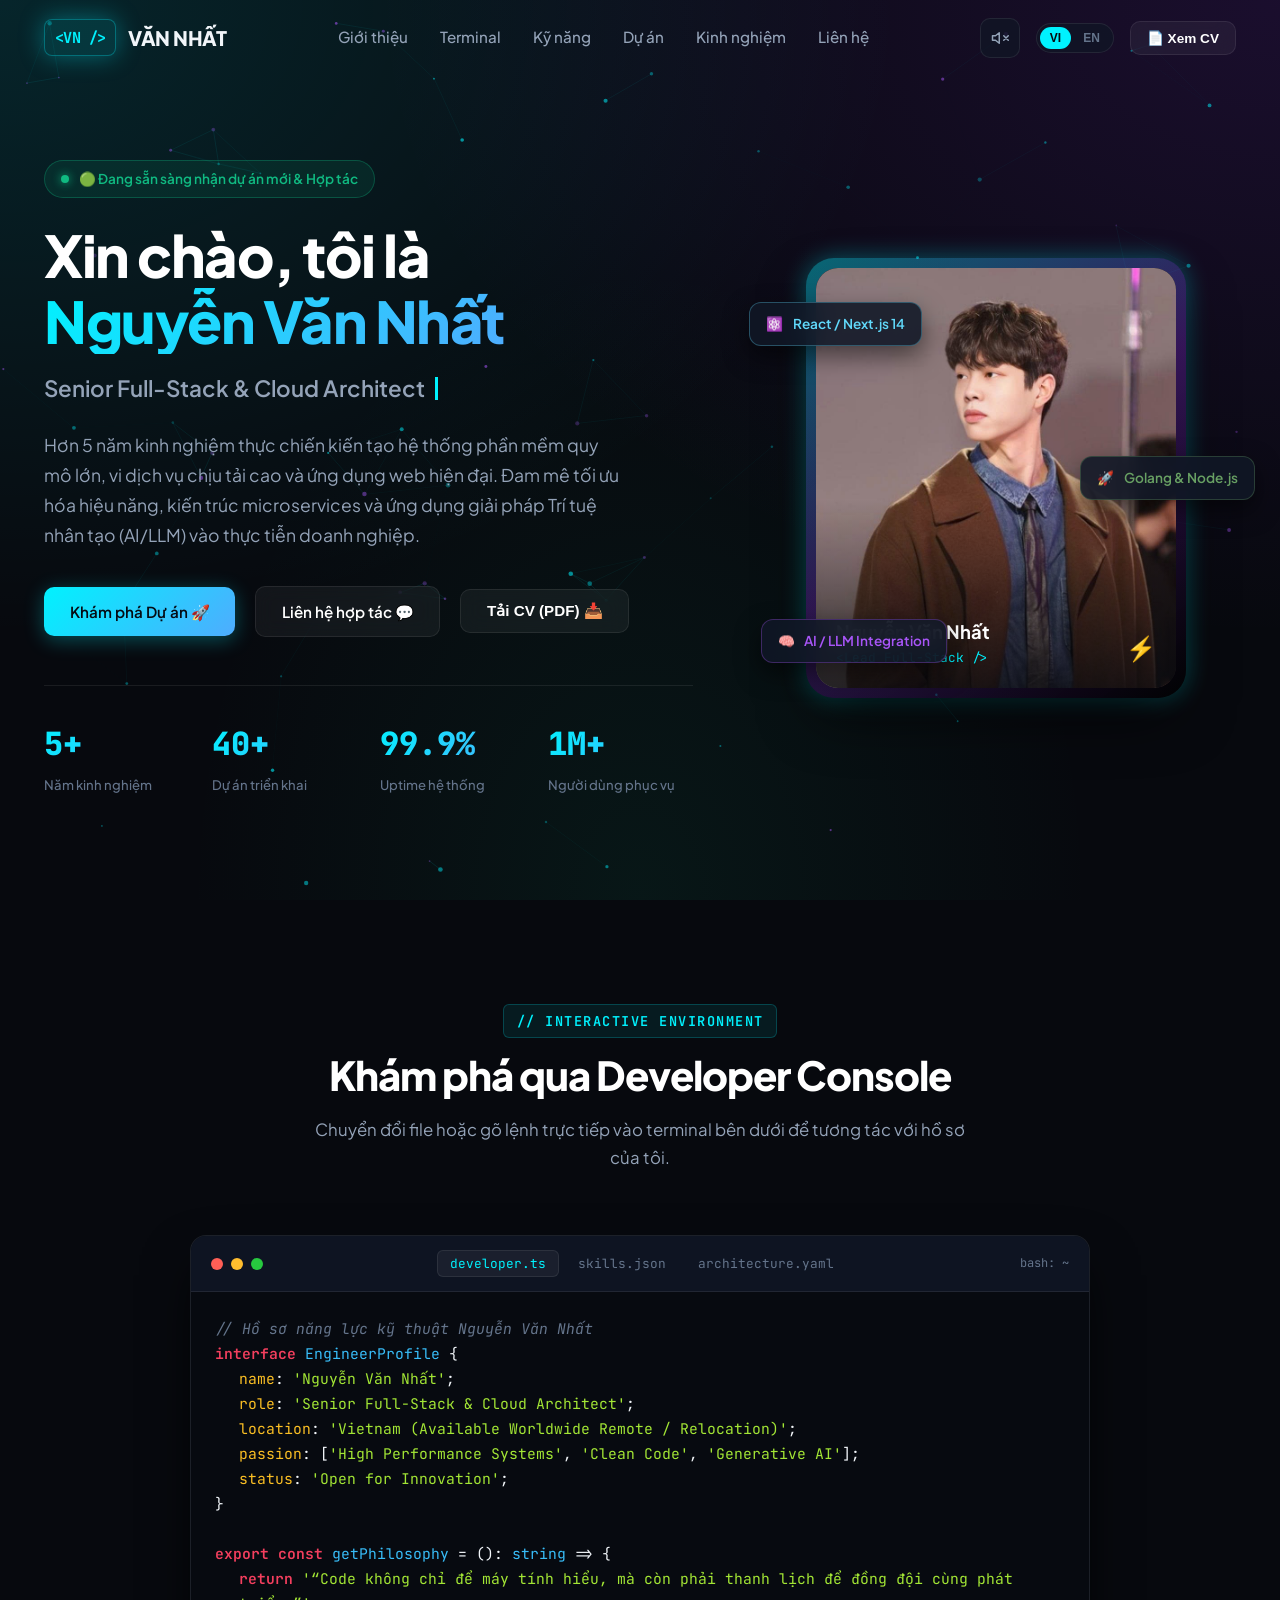
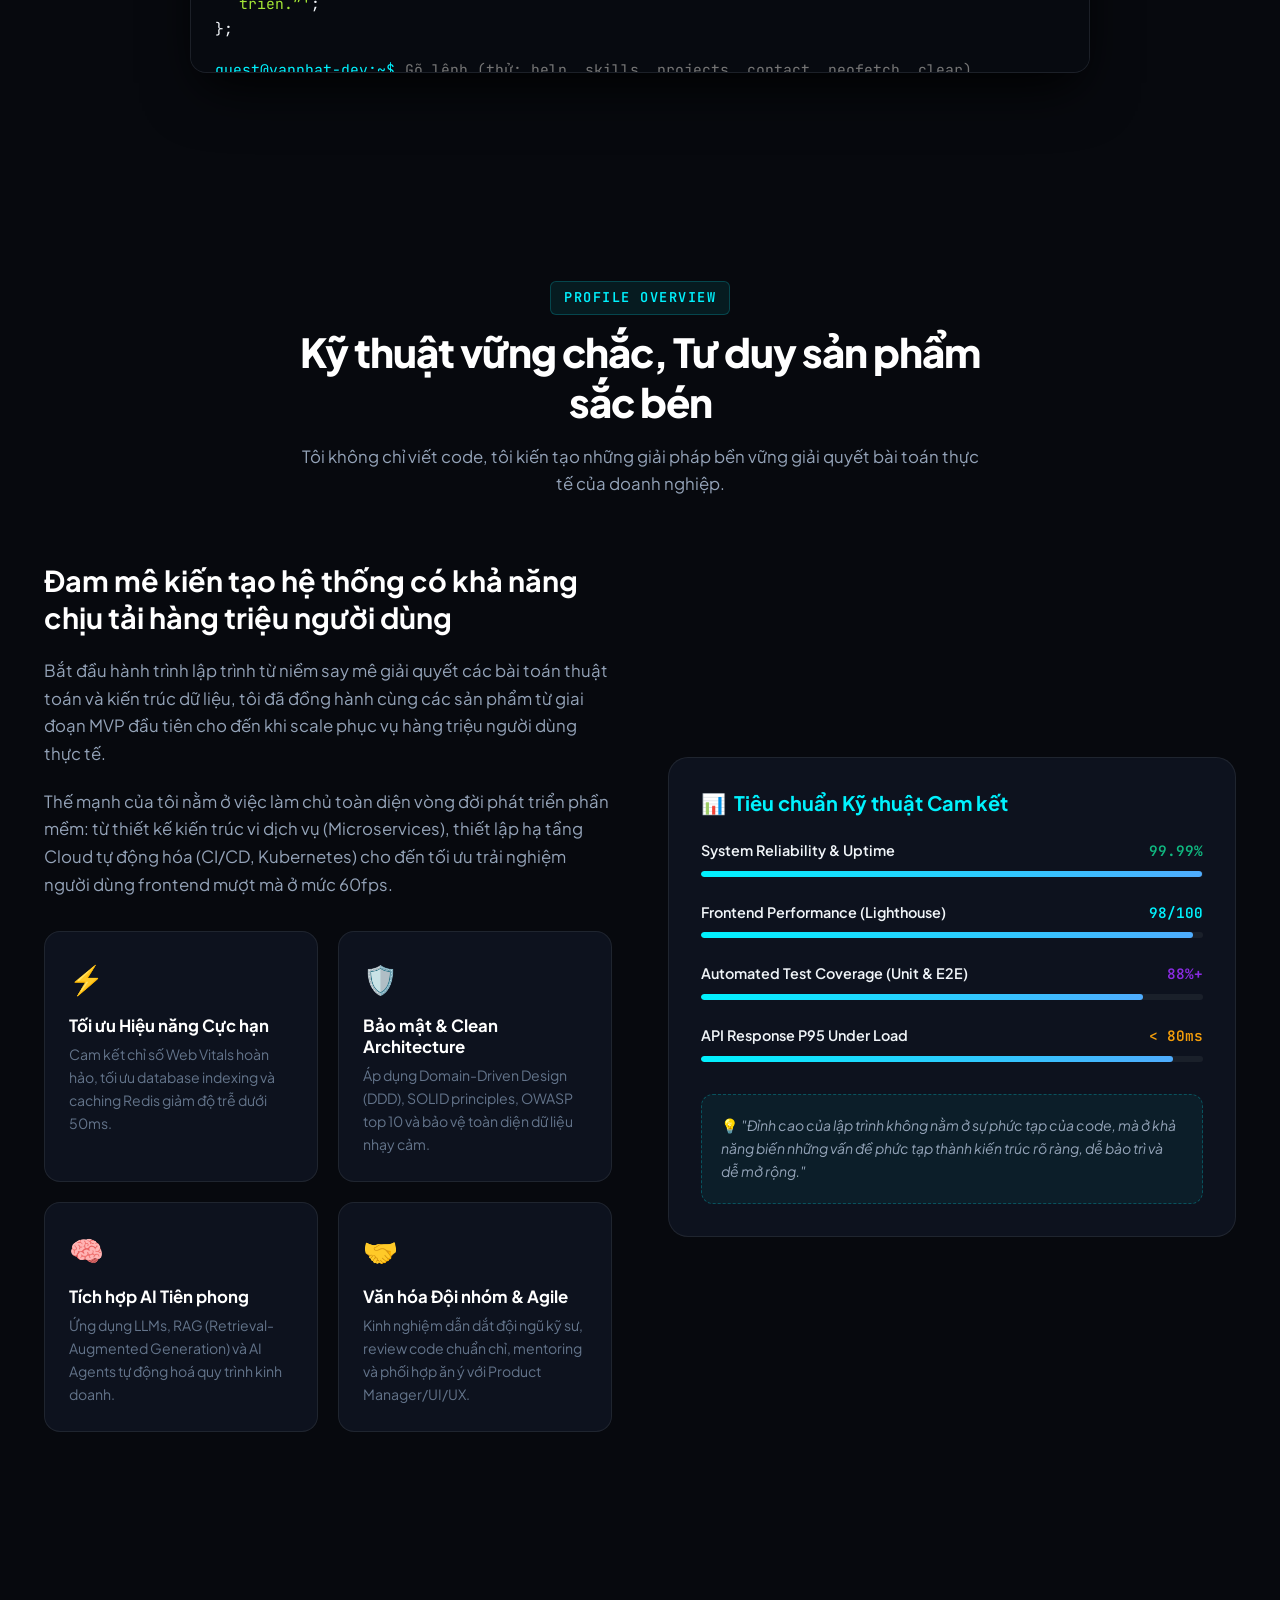
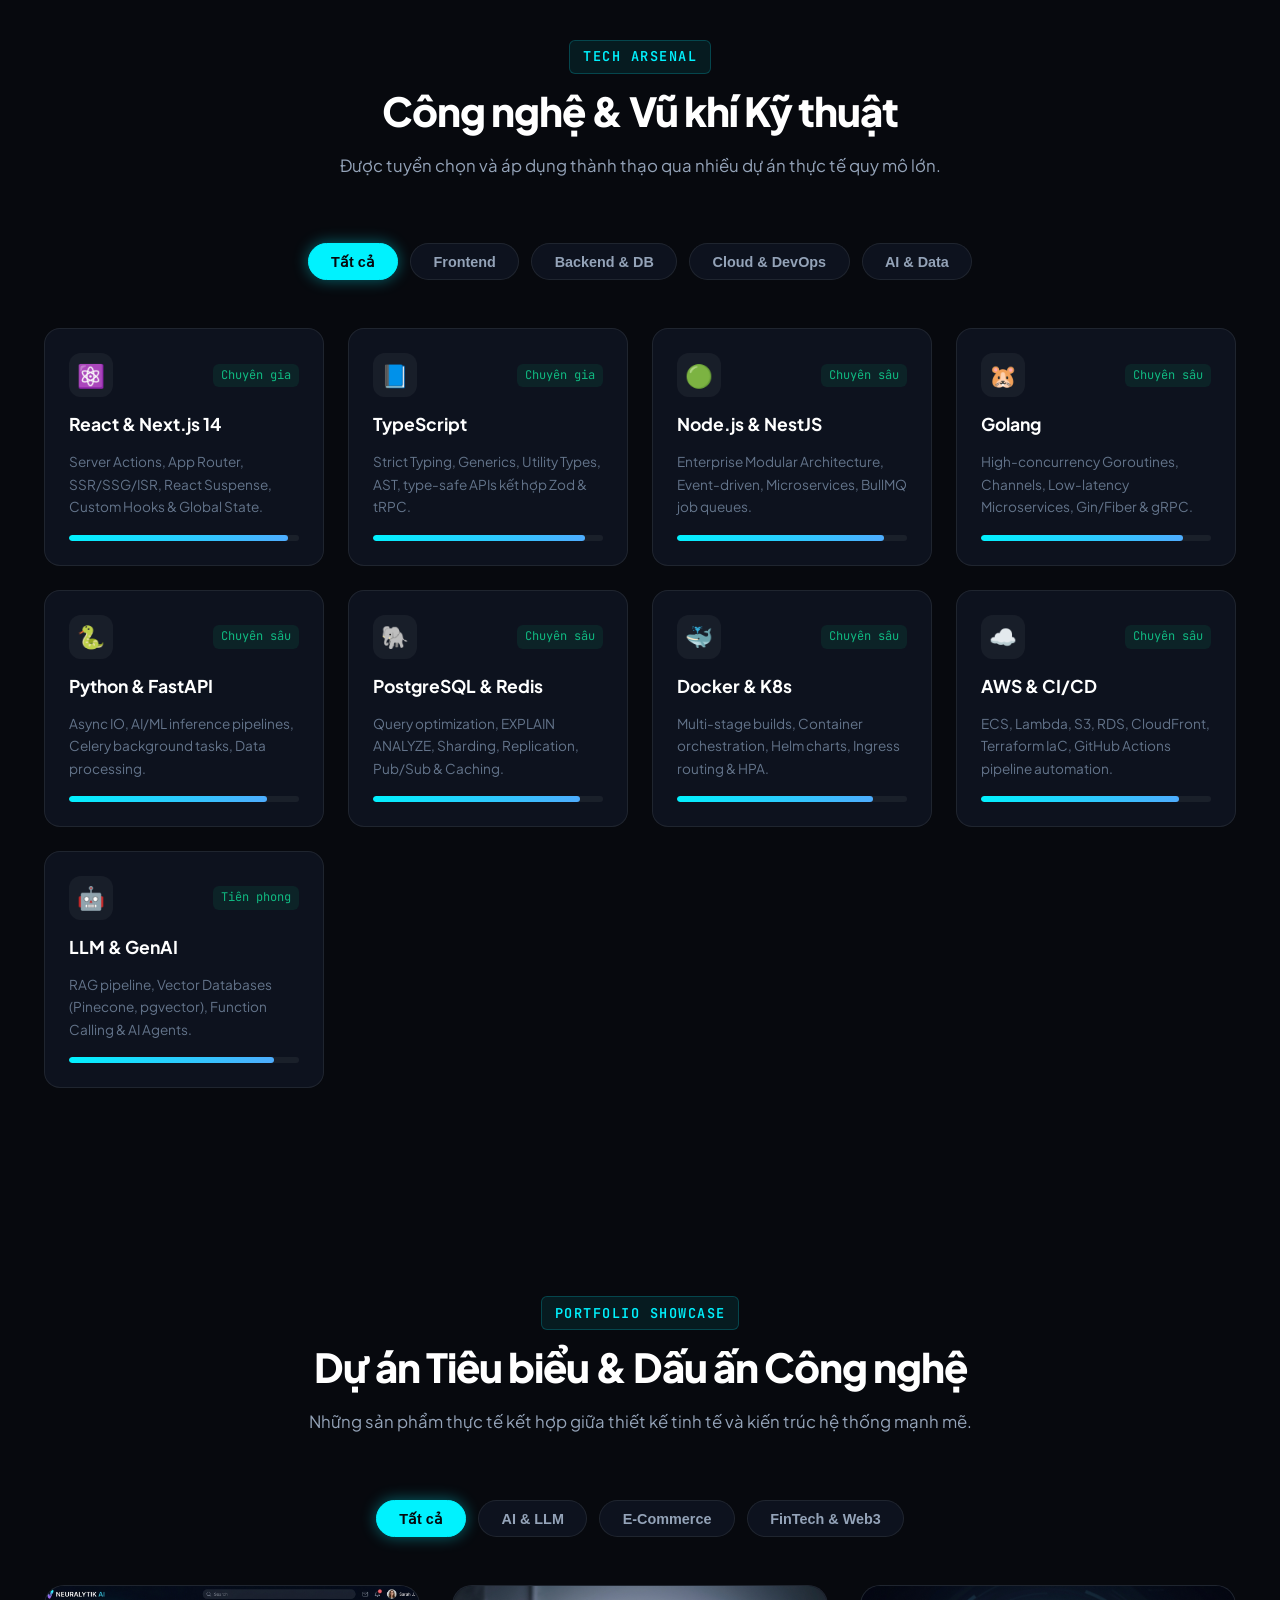
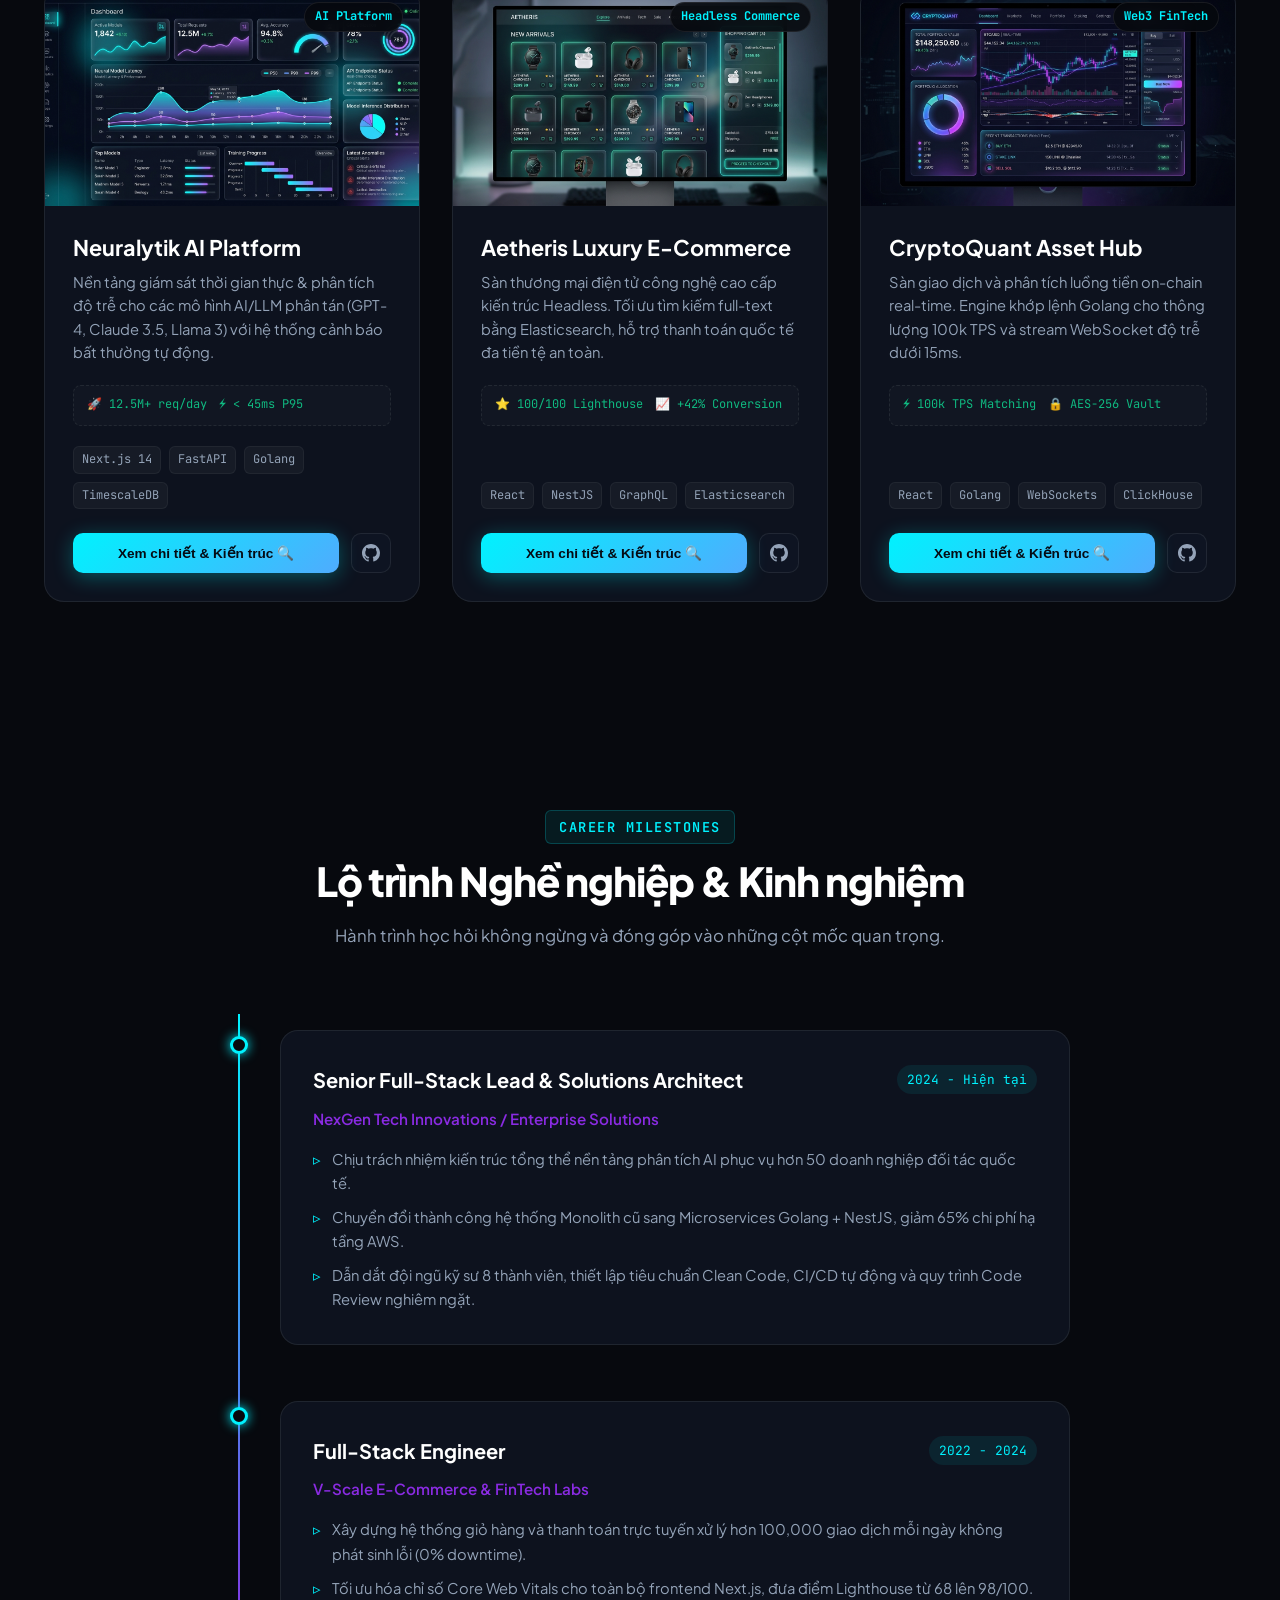
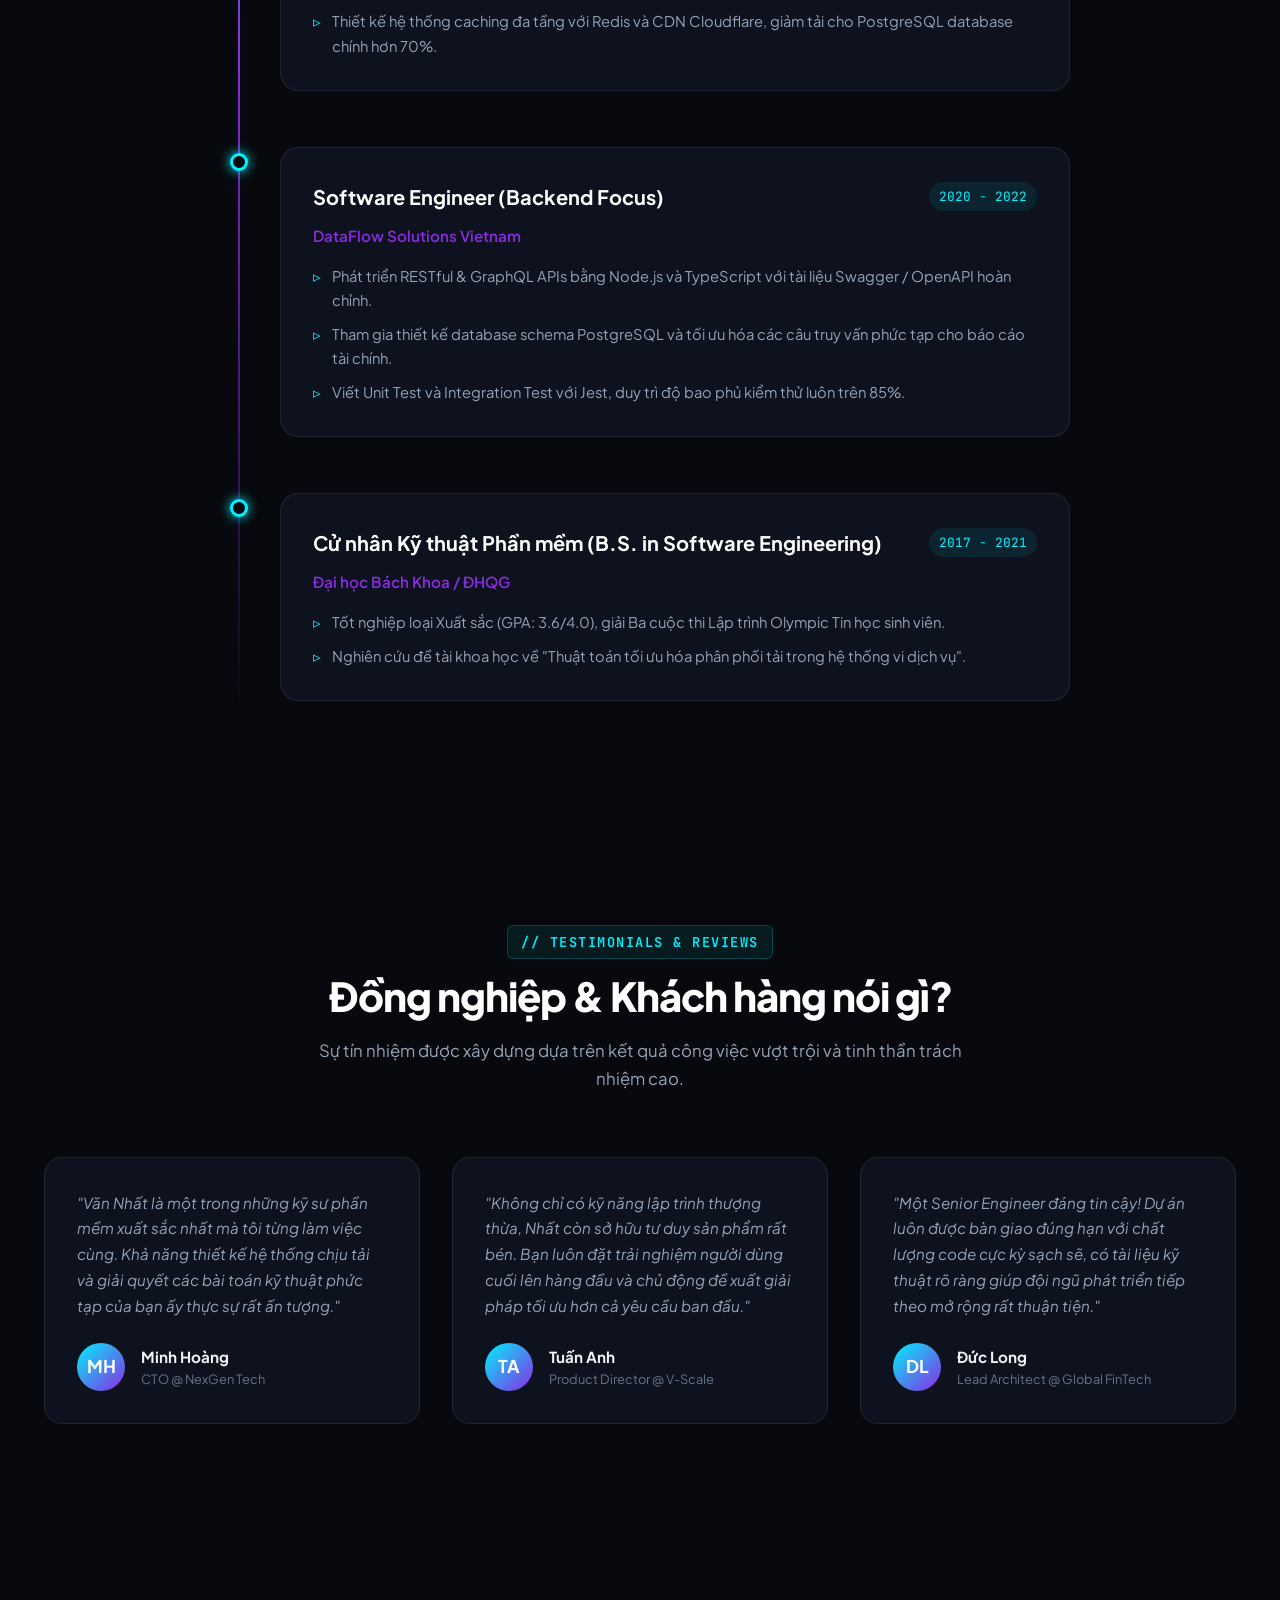
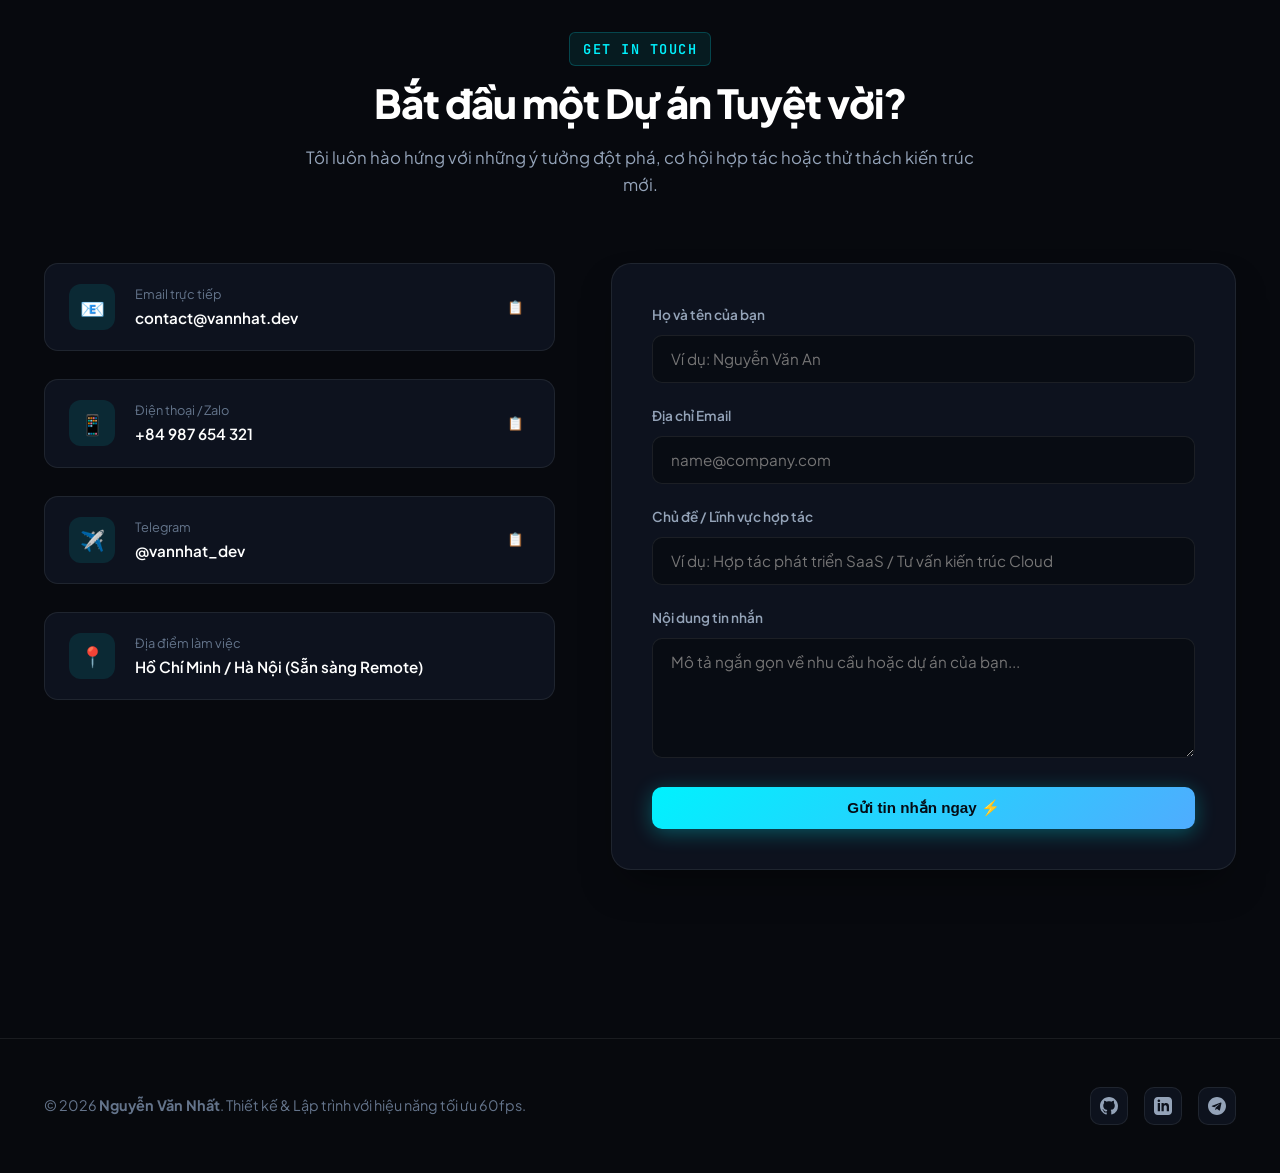
==== index.html @ 832168af "'a'" ====
<!DOCTYPE html>
<html lang="vi">

<head>
  <meta charset="UTF-8">
  <meta name="viewport" content="width=device-width, initial-scale=1.0">
  <title>Nguyễn Văn Nhất | Senior Full-Stack Engineer & Cloud Architect</title>
  <meta name="description"
    content="Portfolio chuyên nghiệp của Nguyễn Văn Nhất - Senior Full-Stack Engineer & Cloud Solutions Architect với 5+ năm kinh nghiệm trong hệ thống vi dịch vụ, Next.js, Node.js, Go và tích hợp AI.">
  <meta name="keywords"
    content="Văn Nhất, Software Engineer, Full-Stack Developer, Cloud Architect, Next.js, TypeScript, Golang, AI Developer">
  <meta name="author" content="Nguyễn Văn Nhất">

  <!-- Open Graph / Meta Social -->
  <meta property="og:type" content="website">
  <meta property="og:title" content="Nguyễn Văn Nhất | Senior Full-Stack Engineer">
  <meta property="og:description"
    content="Kiến tạo phần mềm hiệu năng cao, vi dịch vụ chịu tải lớn và giải pháp AI tiên tiến.">
  <meta property="og:image" content="assets/images/avatar.jpg">

  <!-- Favicon -->
  <link rel="icon" type="image/svg+xml"
    href="data:image/svg+xml,<svg xmlns='http://www.w3.org/2000/svg' viewBox='0 0 100 100'><rect width='100' height='100' rx='25' fill='%2307090e'/><text x='50%' y='55%' dominant-baseline='middle' text-anchor='middle' font-family='monospace' font-weight='900' font-size='42' fill='%2300f2fe'>&lt;VN/&gt;</text></svg>">

  <!-- Stylesheet -->
  <link rel="stylesheet" href="css/style.css">
</head>

<body>

  <!-- Background Particle Constellation Canvas -->
  <canvas id="particles-canvas"></canvas>

  <!-- ==========================================================================
       NAVBAR
       ========================================================================== -->
  <header class="navbar">
    <div class="container nav-container">
      <a href="#hero" class="nav-brand">
        <span class="brand-badge">&lt;VN /&gt;</span>
        <span>VĂN NHẤT</span>
      </a>

      <nav>
        <ul class="nav-links" id="nav-links">
          <li><a href="#about" class="nav-link" data-i18n="navAbout">Giới thiệu</a></li>
          <li><a href="#console" class="nav-link">Terminal</a></li>
          <li><a href="#skills" class="nav-link" data-i18n="navSkills">Kỹ năng</a></li>
          <li><a href="#projects" class="nav-link" data-i18n="navProjects">Dự án</a></li>
          <li><a href="#experience" class="nav-link" data-i18n="navExp">Kinh nghiệm</a></li>
          <li><a href="#contact" class="nav-link" data-i18n="navContact">Liên hệ</a></li>
        </ul>
      </nav>

      <div class="nav-actions">
        <!-- Sound Toggle -->
        <button class="icon-btn" id="sound-toggle-btn" title="Bật/Tắt hiệu ứng âm thanh">
          <svg id="sound-icon" width="18" height="18" fill="none" stroke="currentColor" stroke-width="2"
            stroke-linecap="round" stroke-linejoin="round" viewBox="0 0 24 24">
            <path d="M11 5L6 9H2v6h4l5 4V5zM23 9l-6 6M17 9l6 6" />
          </svg>
        </button>

        <!-- Language Switcher -->
        <div class="lang-switch">
          <button class="lang-btn active" id="lang-vi-btn">VI</button>
          <button class="lang-btn" id="lang-en-btn">EN</button>
        </div>

        <!-- CV Modal Trigger -->
        <button class="btn btn-secondary btn-sm open-cv-btn" data-i18n="cvBtn">
          📄 Xem CV
        </button>

        <!-- Mobile Menu Toggle -->
        <button class="mobile-toggle" id="mobile-toggle" aria-label="Toggle Navigation">
          ☰
        </button>
      </div>
    </div>
  </header>

  <!-- ==========================================================================
       HERO SECTION
       ========================================================================== */
  -->
  <section class="hero" id="hero">
    <div class="container hero-grid">
      <!-- Left Content -->
      <div class="hero-content">
        <div class="hero-badge-wrap">
          <span class="status-dot"></span>
          <span data-i18n="statusBadge">🟢 Đang sẵn sàng nhận dự án mới & Hợp tác</span>
        </div>

        <h1 class="hero-title">
          Xin chào, tôi là <br>
          <span class="gradient-text">Nguyễn Văn Nhất</span>
        </h1>

        <div class="hero-subtitle-box">
          <span id="hero-typed-text"></span>
          <span class="typed-cursor"></span>
        </div>

        <p class="hero-desc" data-i18n="heroDesc">
          Hơn 5 năm kinh nghiệm thực chiến kiến tạo hệ thống phần mềm quy mô lớn, vi dịch vụ chịu tải cao và ứng dụng
          web hiện đại. Đam mê tối ưu hóa hiệu năng, kiến trúc microservices và ứng dụng giải pháp Trí tuệ nhân tạo
          (AI/LLM) vào thực tiễn doanh nghiệp.
        </p>

        <div class="hero-cta-group">
          <a href="#projects" class="btn btn-primary" data-i18n="ctaProjects">
            Khám phá Dự án 🚀
          </a>
          <a href="#contact" class="btn btn-secondary" data-i18n="ctaContact">
            Liên hệ hợp tác 💬
          </a>
          <button class="btn btn-secondary open-cv-btn">
            Tải CV (PDF) 📥
          </button>
        </div>

        <!-- Live Stats Counter -->
        <div class="hero-stats">
          <div class="stat-item">
            <span class="stat-number" data-target="5" data-suffix="+">0+</span>
            <span class="stat-label" data-i18n="statExp">Năm kinh nghiệm</span>
          </div>
          <div class="stat-item">
            <span class="stat-number" data-target="40" data-suffix="+">0+</span>
            <span class="stat-label" data-i18n="statProjects">Dự án triển khai</span>
          </div>
          <div class="stat-item">
            <span class="stat-number" data-target="99.9" data-suffix="%">0%</span>
            <span class="stat-label" data-i18n="statUptime">Uptime hệ thống</span>
          </div>
          <div class="stat-item">
            <span class="stat-number" data-target="1" data-suffix="M+">0M+</span>
            <span class="stat-label" data-i18n="statUsers">Người dùng phục vụ</span>
          </div>
        </div>
      </div>

      <!-- Right Visual (Avatar with 3D Holographic Card & Badges) -->
      <div class="hero-visual">
        <div class="avatar-wrapper">
          <div class="avatar-inner">
            <img src="assets/images/image.png" alt="Nguyễn Văn Nhất - Software Engineer" class="avatar-img">
            <div class="avatar-overlay"></div>
            <div class="avatar-caption">
              <div>
                <div class="caption-name">Nguyễn Văn Nhất</div>
                <div class="caption-role">&lt;Lead Full-Stack /&gt;</div>
              </div>
              <div style="font-size: 1.5rem;">⚡</div>
            </div>
          </div>

          <!-- Floating Badges -->
          <div class="floating-badge badge-react">
            <span>⚛️</span>
            <span>React / Next.js 14</span>
          </div>

          <div class="floating-badge badge-node">
            <span>🚀</span>
            <span>Golang & Node.js</span>
          </div>

          <div class="floating-badge badge-ai">
            <span>🧠</span>
            <span>AI / LLM Integration</span>
          </div>
        </div>
      </div>
    </div>
  </section>

  <!-- ==========================================================================
       INTERACTIVE TERMINAL / CODE CONSOLE SECTION
       ========================================================================== -->
  <section class="section-console" id="console">
    <div class="container">
      <div class="section-header">
        <span class="section-tag">// INTERACTIVE ENVIRONMENT</span>
        <h2 class="section-title">Khám phá qua Developer Console</h2>
        <p class="section-subtitle">Chuyển đổi file hoặc gõ lệnh trực tiếp vào terminal bên dưới để tương tác với hồ sơ
          của tôi.</p>
      </div>

      <div class="terminal-wrapper">
        <div class="terminal-header">
          <div class="terminal-controls">
            <span class="term-dot term-red"></span>
            <span class="term-dot term-yellow"></span>
            <span class="term-dot term-green"></span>
          </div>

          <div class="terminal-tabs">
            <button class="term-tab active" data-target="tab-dev">developer.ts</button>
            <button class="term-tab" data-target="tab-skills">skills.json</button>
            <button class="term-tab" data-target="tab-arch">architecture.yaml</button>
          </div>

          <div class="terminal-actions">
            <span>bash: ~</span>
          </div>
        </div>

        <div class="terminal-body">
          <!-- Tab 1: developer.ts -->
          <div class="terminal-content active" id="tab-dev">
            <div><span class="code-comment">// Hồ sơ năng lực kỹ thuật Nguyễn Văn Nhất</span></div>
            <div><span class="code-keyword">interface</span> <span class="code-fn">EngineerProfile</span> {</div>
            <div style="padding-left: 1.5rem;"><span class="code-prop">name</span>: <span class="code-string">'Nguyễn
                Văn Nhất'</span>;</div>
            <div style="padding-left: 1.5rem;"><span class="code-prop">role</span>: <span class="code-string">'Senior
                Full-Stack & Cloud Architect'</span>;</div>
            <div style="padding-left: 1.5rem;"><span class="code-prop">location</span>: <span
                class="code-string">'Vietnam (Available Worldwide Remote / Relocation)'</span>;</div>
            <div style="padding-left: 1.5rem;"><span class="code-prop">passion</span>: [<span class="code-string">'High
                Performance Systems'</span>, <span class="code-string">'Clean Code'</span>, <span
                class="code-string">'Generative AI'</span>];</div>
            <div style="padding-left: 1.5rem;"><span class="code-prop">status</span>: <span class="code-string">'Open
                for Innovation'</span>;</div>
            <div>}</div>
            <br>
            <div><span class="code-keyword">export const</span> <span class="code-fn">getPhilosophy</span> = (): <span
                class="code-fn">string</span> => {</div>
            <div style="padding-left: 1.5rem;"><span class="code-keyword">return</span> <span class="code-string">'“Code
                không chỉ để máy tính hiểu, mà còn phải thanh lịch để đồng đội cùng phát triển.”'</span>;</div>
            <div>};</div>
          </div>

          <!-- Tab 2: skills.json -->
          <div class="terminal-content" id="tab-skills">
            <pre style="color: #cbd5e1; font-family: var(--font-mono);">
{
  <span class="code-prop">"frontend"</span>: ["React 19", "Next.js 14", "TypeScript", "Tailwind CSS", "Vue 3"],
  <span class="code-prop">"backend"</span>: ["Node.js", "NestJS", "Golang (Gin/Fiber)", "FastAPI", "gRPC"],
  <span class="code-prop">"databases"</span>: ["PostgreSQL", "Redis", "MongoDB", "ClickHouse", "Elasticsearch"],
  <span class="code-prop">"cloud_devops"</span>: ["AWS (ECS, Lambda, S3, RDS)", "Docker", "Kubernetes", "CI/CD Actions"],
  <span class="code-prop">"ai_tooling"</span>: ["OpenAI API", "LangChain", "Vector DBs (Pinecone/Milvus)", "RAG Architecture"]
}
            </pre>
          </div>

          <!-- Tab 3: architecture.yaml -->
          <div class="terminal-content" id="tab-arch">
            <pre style="color: #cbd5e1; font-family: var(--font-mono);">
<span class="code-comment"># Chiến lược thiết kế hệ thống sản phẩm</span>
<span class="code-prop">system_design</span>:
  <span class="code-prop">api_gateway</span>: Envoy / Cloudflare Edge
  <span class="code-prop">frontend_layer</span>: Edge Caching + Next.js Server Components
  <span class="code-prop">microservices</span>:
    - <span class="code-prop">auth_service</span>: OAuth2 + JWT (Golang)
    - <span class="code-prop">ai_engine</span>: Python Async FastAPI + Celery Queue
    - <span class="code-prop">data_pipeline</span>: Apache Kafka + TimescaleDB
  <span class="code-prop">monitoring</span>: Prometheus + Grafana + OpenTelemetry
  <span class="code-prop">reliability</span>: 99.99% SLA with automated multi-zone failover
            </pre>
          </div>

          <!-- Output of commands -->
          <div id="terminal-cli-output" style="margin-top: 1rem;"></div>

          <!-- CLI Prompt -->
          <div class="term-cli-prompt">
            <span>guest@vannhat-dev:~$</span>
            <input type="text" id="terminal-cli-input" class="term-cli-input"
              placeholder="Gõ lệnh (thử: help, skills, projects, contact, neofetch, clear)..." autocomplete="off"
              spellcheck="false">
          </div>
        </div>
      </div>
    </div>
  </section>

  <!-- ==========================================================================
       ABOUT SECTION
       ========================================================================== -->
  <section class="about" id="about">
    <div class="container">
      <div class="section-header">
        <span class="section-tag" data-i18n="secAboutTag">PROFILE OVERVIEW</span>
        <h2 class="section-title" data-i18n="secAboutTitle">Kỹ thuật vững chắc, Tư duy sản phẩm sắc bén</h2>
        <p class="section-subtitle" data-i18n="secAboutSub">Tôi không chỉ viết code, tôi kiến tạo những giải pháp bền
          vững giải quyết bài toán thực tế của doanh nghiệp.</p>
      </div>

      <div class="about-grid">
        <div class="about-text">
          <h3>Đam mê kiến tạo hệ thống có khả năng chịu tải hàng triệu người dùng</h3>
          <p>
            Bắt đầu hành trình lập trình từ niềm say mê giải quyết các bài toán thuật toán và kiến trúc dữ liệu, tôi đã
            đồng hành cùng các sản phẩm từ giai đoạn MVP đầu tiên cho đến khi scale phục vụ hàng triệu người dùng thực
            tế.
          </p>
          <p>
            Thế mạnh của tôi nằm ở việc làm chủ toàn diện vòng đời phát triển phần mềm: từ thiết kế kiến trúc vi dịch vụ
            (Microservices), thiết lập hạ tầng Cloud tự động hóa (CI/CD, Kubernetes) cho đến tối ưu trải nghiệm người
            dùng frontend mượt mà ở mức 60fps.
          </p>

          <div class="about-badges-grid">
            <div class="about-card">
              <span class="card-icon">⚡</span>
              <h4>Tối ưu Hiệu năng Cực hạn</h4>
              <p>Cam kết chỉ số Web Vitals hoàn hảo, tối ưu database indexing và caching Redis giảm độ trễ dưới 50ms.
              </p>
            </div>

            <div class="about-card">
              <span class="card-icon">🛡️</span>
              <h4>Bảo mật & Clean Architecture</h4>
              <p>Áp dụng Domain-Driven Design (DDD), SOLID principles, OWASP top 10 và bảo vệ toàn diện dữ liệu nhạy
                cảm.</p>
            </div>

            <div class="about-card">
              <span class="card-icon">🧠</span>
              <h4>Tích hợp AI Tiên phong</h4>
              <p>Ứng dụng LLMs, RAG (Retrieval-Augmented Generation) và AI Agents tự động hoá quy trình kinh doanh.</p>
            </div>

            <div class="about-card">
              <span class="card-icon">🤝</span>
              <h4>Văn hóa Đội nhóm & Agile</h4>
              <p>Kinh nghiệm dẫn dắt đội ngũ kỹ sư, review code chuẩn chỉ, mentoring và phối hợp ăn ý với Product
                Manager/UI/UX.</p>
            </div>
          </div>
        </div>

        <div class="about-visual">
          <div
            style="background: var(--bg-card); border: 1px solid var(--border-glass); border-radius: 20px; padding: 2rem;">
            <h4
              style="font-size: 1.25rem; margin-bottom: 1.5rem; color: var(--accent-cyan); display: flex; align-items: center; gap: 0.5rem;">
              <span>📊</span> Tiêu chuẩn Kỹ thuật Cam kết
            </h4>

            <div style="display: flex; flex-direction: column; gap: 1.5rem;">
              <div>
                <div
                  style="display: flex; justify-content: space-between; font-size: 0.9rem; font-weight: 600; margin-bottom: 0.5rem;">
                  <span>System Reliability & Uptime</span>
                  <span style="color: var(--accent-emerald); font-family: var(--font-mono);">99.99%</span>
                </div>
                <div class="skill-bar-wrap">
                  <div class="skill-bar-fill" style="width: 99.9%;"></div>
                </div>
              </div>

              <div>
                <div
                  style="display: flex; justify-content: space-between; font-size: 0.9rem; font-weight: 600; margin-bottom: 0.5rem;">
                  <span>Frontend Performance (Lighthouse)</span>
                  <span style="color: var(--accent-cyan); font-family: var(--font-mono);">98/100</span>
                </div>
                <div class="skill-bar-wrap">
                  <div class="skill-bar-fill" style="width: 98%;"></div>
                </div>
              </div>

              <div>
                <div
                  style="display: flex; justify-content: space-between; font-size: 0.9rem; font-weight: 600; margin-bottom: 0.5rem;">
                  <span>Automated Test Coverage (Unit & E2E)</span>
                  <span style="color: var(--accent-purple); font-family: var(--font-mono);">88%+</span>
                </div>
                <div class="skill-bar-wrap">
                  <div class="skill-bar-fill" style="width: 88%;"></div>
                </div>
              </div>

              <div>
                <div
                  style="display: flex; justify-content: space-between; font-size: 0.9rem; font-weight: 600; margin-bottom: 0.5rem;">
                  <span>API Response P95 Under Load</span>
                  <span style="color: var(--accent-amber); font-family: var(--font-mono);">&lt; 80ms</span>
                </div>
                <div class="skill-bar-wrap">
                  <div class="skill-bar-fill" style="width: 94%;"></div>
                </div>
              </div>
            </div>

            <div
              style="margin-top: 2rem; padding: 1.2rem; background: rgba(0,242,254,0.05); border: 1px dashed rgba(0,242,254,0.25); border-radius: 12px; font-size: 0.88rem; color: var(--text-secondary);">
              💡 <em>"Đỉnh cao của lập trình không nằm ở sự phức tạp của code, mà ở khả năng biến những vấn đề phức tạp
                thành kiến trúc rõ ràng, dễ bảo trì và dễ mở rộng."</em>
            </div>
          </div>
        </div>
      </div>
    </div>
  </section>

  <!-- ==========================================================================
       TECH STACK & SKILLS SECTION
       ========================================================================== -->
  <section class="skills" id="skills">
    <div class="container">
      <div class="section-header">
        <span class="section-tag" data-i18n="secSkillsTag">TECH ARSENAL</span>
        <h2 class="section-title" data-i18n="secSkillsTitle">Công nghệ & Vũ khí Kỹ thuật</h2>
        <p class="section-subtitle" data-i18n="secSkillsSub">Được tuyển chọn và áp dụng thành thạo qua nhiều dự án thực
          tế quy mô lớn.</p>
      </div>

      <!-- Skill Filter Tabs -->
      <div class="skills-filter">
        <button class="filter-btn skill-filter-btn active" data-filter="all" data-i18n="filterAll">Tất cả</button>
        <button class="filter-btn skill-filter-btn" data-filter="fe" data-i18n="filterFe">Frontend</button>
        <button class="filter-btn skill-filter-btn" data-filter="be" data-i18n="filterBe">Backend & DB</button>
        <button class="filter-btn skill-filter-btn" data-filter="cloud" data-i18n="filterCloud">Cloud & DevOps</button>
        <button class="filter-btn skill-filter-btn" data-filter="ai" data-i18n="filterAi">AI & Data</button>
      </div>

      <!-- Skills Cards Grid -->
      <div class="skills-grid">
        <!-- React / Next.js -->
        <div class="skill-card" data-category="fe">
          <div class="skill-header">
            <div class="skill-icon-box">⚛️</div>
            <span class="skill-level-badge">Chuyên gia</span>
          </div>
          <h4 class="skill-name">React & Next.js 14</h4>
          <p class="skill-desc">Server Actions, App Router, SSR/SSG/ISR, React Suspense, Custom Hooks & Global State.
          </p>
          <div class="skill-bar-wrap">
            <div class="skill-bar-fill" style="width: 95%;"></div>
          </div>
        </div>

        <!-- TypeScript -->
        <div class="skill-card" data-category="fe be">
          <div class="skill-header">
            <div class="skill-icon-box">📘</div>
            <span class="skill-level-badge">Chuyên gia</span>
          </div>
          <h4 class="skill-name">TypeScript</h4>
          <p class="skill-desc">Strict Typing, Generics, Utility Types, AST, type-safe APIs kết hợp Zod & tRPC.</p>
          <div class="skill-bar-wrap">
            <div class="skill-bar-fill" style="width: 92%;"></div>
          </div>
        </div>

        <!-- Node.js & NestJS -->
        <div class="skill-card" data-category="be">
          <div class="skill-header">
            <div class="skill-icon-box">🟢</div>
            <span class="skill-level-badge">Chuyên sâu</span>
          </div>
          <h4 class="skill-name">Node.js & NestJS</h4>
          <p class="skill-desc">Enterprise Modular Architecture, Event-driven, Microservices, BullMQ job queues.</p>
          <div class="skill-bar-wrap">
            <div class="skill-bar-fill" style="width: 90%;"></div>
          </div>
        </div>

        <!-- Golang -->
        <div class="skill-card" data-category="be">
          <div class="skill-header">
            <div class="skill-icon-box">🐹</div>
            <span class="skill-level-badge">Chuyên sâu</span>
          </div>
          <h4 class="skill-name">Golang</h4>
          <p class="skill-desc">High-concurrency Goroutines, Channels, Low-latency Microservices, Gin/Fiber & gRPC.</p>
          <div class="skill-bar-wrap">
            <div class="skill-bar-fill" style="width: 88%;"></div>
          </div>
        </div>

        <!-- Python & FastAPI -->
        <div class="skill-card" data-category="be ai">
          <div class="skill-header">
            <div class="skill-icon-box">🐍</div>
            <span class="skill-level-badge">Chuyên sâu</span>
          </div>
          <h4 class="skill-name">Python & FastAPI</h4>
          <p class="skill-desc">Async IO, AI/ML inference pipelines, Celery background tasks, Data processing.</p>
          <div class="skill-bar-wrap">
            <div class="skill-bar-fill" style="width: 86%;"></div>
          </div>
        </div>

        <!-- PostgreSQL & Redis -->
        <div class="skill-card" data-category="be">
          <div class="skill-header">
            <div class="skill-icon-box">🐘</div>
            <span class="skill-level-badge">Chuyên sâu</span>
          </div>
          <h4 class="skill-name">PostgreSQL & Redis</h4>
          <p class="skill-desc">Query optimization, EXPLAIN ANALYZE, Sharding, Replication, Pub/Sub & Caching.</p>
          <div class="skill-bar-wrap">
            <div class="skill-bar-fill" style="width: 90%;"></div>
          </div>
        </div>

        <!-- Docker & Kubernetes -->
        <div class="skill-card" data-category="cloud">
          <div class="skill-header">
            <div class="skill-icon-box">🐳</div>
            <span class="skill-level-badge">Chuyên sâu</span>
          </div>
          <h4 class="skill-name">Docker & K8s</h4>
          <p class="skill-desc">Multi-stage builds, Container orchestration, Helm charts, Ingress routing & HPA.</p>
          <div class="skill-bar-wrap">
            <div class="skill-bar-fill" style="width: 85%;"></div>
          </div>
        </div>

        <!-- AWS Cloud & CI/CD -->
        <div class="skill-card" data-category="cloud">
          <div class="skill-header">
            <div class="skill-icon-box">☁️</div>
            <span class="skill-level-badge">Chuyên sâu</span>
          </div>
          <h4 class="skill-name">AWS & CI/CD</h4>
          <p class="skill-desc">ECS, Lambda, S3, RDS, CloudFront, Terraform IaC, GitHub Actions pipeline automation.</p>
          <div class="skill-bar-wrap">
            <div class="skill-bar-fill" style="width: 86%;"></div>
          </div>
        </div>

        <!-- AI & LLM Systems -->
        <div class="skill-card" data-category="ai">
          <div class="skill-header">
            <div class="skill-icon-box">🤖</div>
            <span class="skill-level-badge">Tiên phong</span>
          </div>
          <h4 class="skill-name">LLM & GenAI</h4>
          <p class="skill-desc">RAG pipeline, Vector Databases (Pinecone, pgvector), Function Calling & AI Agents.</p>
          <div class="skill-bar-wrap">
            <div class="skill-bar-fill" style="width: 89%;"></div>
          </div>
        </div>
      </div>
    </div>
  </section>

  <!-- ==========================================================================
       FEATURED PROJECTS SECTION
       ========================================================================== -->
  <section class="projects" id="projects">
    <div class="container">
      <div class="section-header">
        <span class="section-tag" data-i18n="secProjectsTag">PORTFOLIO SHOWCASE</span>
        <h2 class="section-title" data-i18n="secProjectsTitle">Dự án Tiêu biểu & Dấu ấn Công nghệ</h2>
        <p class="section-subtitle" data-i18n="secProjectsSub">Những sản phẩm thực tế kết hợp giữa thiết kế tinh tế và
          kiến trúc hệ thống mạnh mẽ.</p>
      </div>

      <!-- Project Filters -->
      <div class="skills-filter">
        <button class="filter-btn project-filter-btn active" data-filter="all" data-i18n="filterAll">Tất cả</button>
        <button class="filter-btn project-filter-btn" data-filter="ai">AI & LLM</button>
        <button class="filter-btn project-filter-btn" data-filter="ecommerce">E-Commerce</button>
        <button class="filter-btn project-filter-btn" data-filter="fintech">FinTech & Web3</button>
      </div>

      <div class="projects-grid">
        <!-- Project 1: Neuralytik AI -->
        <div class="project-card" data-category="ai">
          <div class="project-img-box">
            <img src="assets/images/project-ai.jpg" alt="Neuralytik AI Platform" class="project-img">
            <span class="project-badge-float">AI Platform</span>
          </div>

          <div class="project-content">
            <h3 class="project-title">Neuralytik AI Platform</h3>
            <p class="project-desc">
              Nền tảng giám sát thời gian thực & phân tích độ trễ cho các mô hình AI/LLM phân tán (GPT-4, Claude 3.5,
              Llama 3) với hệ thống cảnh báo bất thường tự động.
            </p>

            <div class="project-metrics">
              <span class="metric-pill">🚀 12.5M+ req/day</span>
              <span class="metric-pill">⚡ &lt; 45ms P95</span>
            </div>

            <div class="project-tags">
              <span class="project-tag">Next.js 14</span>
              <span class="project-tag">FastAPI</span>
              <span class="project-tag">Golang</span>
              <span class="project-tag">TimescaleDB</span>
            </div>

            <div class="project-actions">
              <button class="btn btn-primary btn-sm open-project-btn" data-project="ai" style="flex: 1;">
                Xem chi tiết & Kiến trúc 🔍
              </button>
              <a href="https://github.com/vannhat/neuralytik-ai" target="_blank" class="icon-btn" title="GitHub Source">
                <svg width="18" height="18" fill="currentColor" viewBox="0 0 24 24">
                  <path
                    d="M12 0C5.37 0 0 5.37 0 12c0 5.31 3.435 9.795 8.205 11.385.6.105.825-.255.825-.57 0-.285-.015-1.23-.015-2.235-3.015.555-3.795-.735-4.035-1.41-.135-.345-.72-1.41-1.23-1.695-.42-.225-1.02-.78-.015-.795.945-.015 1.62.87 1.845 1.23 1.08 1.815 2.805 1.305 3.495.99.105-.78.42-1.305.765-1.605-2.67-.3-5.46-1.335-5.46-5.925 0-1.305.465-2.385 1.23-3.225-.12-.3-.54-1.53.12-3.18 0 0 1.005-.315 3.3 1.23.96-.27 1.98-.405 3-.405s2.04.135 3 .405c2.295-1.56 3.3-1.23 3.3-1.23.66 1.65.24 2.88.12 3.18.765.84 1.23 1.905 1.23 3.225 0 4.605-2.805 5.625-5.475 5.925.435.375.81 1.095.81 2.22 0 1.605-.015 2.895-.015 3.3 0 .315.225.69.825.57A12.02 12.02 0 0024 12c0-6.63-5.37-12-12-12z" />
                </svg>
              </a>
            </div>
          </div>
        </div>

        <!-- Project 2: Aetheris E-Commerce -->
        <div class="project-card" data-category="ecommerce">
          <div class="project-img-box">
            <img src="assets/images/project-ecommerce.jpg" alt="Aetheris E-Commerce Platform" class="project-img">
            <span class="project-badge-float">Headless Commerce</span>
          </div>

          <div class="project-content">
            <h3 class="project-title">Aetheris Luxury E-Commerce</h3>
            <p class="project-desc">
              Sàn thương mại điện tử công nghệ cao cấp kiến trúc Headless. Tối ưu tìm kiếm full-text bằng Elasticsearch,
              hỗ trợ thanh toán quốc tế đa tiền tệ an toàn.
            </p>

            <div class="project-metrics">
              <span class="metric-pill">⭐ 100/100 Lighthouse</span>
              <span class="metric-pill">📈 +42% Conversion</span>
            </div>

            <div class="project-tags">
              <span class="project-tag">React</span>
              <span class="project-tag">NestJS</span>
              <span class="project-tag">GraphQL</span>
              <span class="project-tag">Elasticsearch</span>
            </div>

            <div class="project-actions">
              <button class="btn btn-primary btn-sm open-project-btn" data-project="ecommerce" style="flex: 1;">
                Xem chi tiết & Kiến trúc 🔍
              </button>
              <a href="https://github.com/vannhat/aetheris-ecommerce" target="_blank" class="icon-btn"
                title="GitHub Source">
                <svg width="18" height="18" fill="currentColor" viewBox="0 0 24 24">
                  <path
                    d="M12 0C5.37 0 0 5.37 0 12c0 5.31 3.435 9.795 8.205 11.385.6.105.825-.255.825-.57 0-.285-.015-1.23-.015-2.235-3.015.555-3.795-.735-4.035-1.41-.135-.345-.72-1.41-1.23-1.695-.42-.225-1.02-.78-.015-.795.945-.015 1.62.87 1.845 1.23 1.08 1.815 2.805 1.305 3.495.99.105-.78.42-1.305.765-1.605-2.67-.3-5.46-1.335-5.46-5.925 0-1.305.465-2.385 1.23-3.225-.12-.3-.54-1.53.12-3.18 0 0 1.005-.315 3.3 1.23.96-.27 1.98-.405 3-.405s2.04.135 3 .405c2.295-1.56 3.3-1.23 3.3-1.23.66 1.65.24 2.88.12 3.18.765.84 1.23 1.905 1.23 3.225 0 4.605-2.805 5.625-5.475 5.925.435.375.81 1.095.81 2.22 0 1.605-.015 2.895-.015 3.3 0 .315.225.69.825.57A12.02 12.02 0 0024 12c0-6.63-5.37-12-12-12z" />
                </svg>
              </a>
            </div>
          </div>
        </div>

        <!-- Project 3: CryptoQuant FinTech -->
        <div class="project-card" data-category="fintech">
          <div class="project-img-box">
            <img src="assets/images/project-fintech.jpg" alt="CryptoQuant Trading Dashboard" class="project-img">
            <span class="project-badge-float">Web3 FinTech</span>
          </div>

          <div class="project-content">
            <h3 class="project-title">CryptoQuant Asset Hub</h3>
            <p class="project-desc">
              Sàn giao dịch và phân tích luồng tiền on-chain real-time. Engine khớp lệnh Golang cho thông lượng 100k TPS
              và stream WebSocket độ trễ dưới 15ms.
            </p>

            <div class="project-metrics">
              <span class="metric-pill">⚡ 100k TPS Matching</span>
              <span class="metric-pill">🔒 AES-256 Vault</span>
            </div>

            <div class="project-tags">
              <span class="project-tag">React</span>
              <span class="project-tag">Golang</span>
              <span class="project-tag">WebSockets</span>
              <span class="project-tag">ClickHouse</span>
            </div>

            <div class="project-actions">
              <button class="btn btn-primary btn-sm open-project-btn" data-project="fintech" style="flex: 1;">
                Xem chi tiết & Kiến trúc 🔍
              </button>
              <a href="https://github.com/vannhat/cryptoquant-exchange" target="_blank" class="icon-btn"
                title="GitHub Source">
                <svg width="18" height="18" fill="currentColor" viewBox="0 0 24 24">
                  <path
                    d="M12 0C5.37 0 0 5.37 0 12c0 5.31 3.435 9.795 8.205 11.385.6.105.825-.255.825-.57 0-.285-.015-1.23-.015-2.235-3.015.555-3.795-.735-4.035-1.41-.135-.345-.72-1.41-1.23-1.695-.42-.225-1.02-.78-.015-.795.945-.015 1.62.87 1.845 1.23 1.08 1.815 2.805 1.305 3.495.99.105-.78.42-1.305.765-1.605-2.67-.3-5.46-1.335-5.46-5.925 0-1.305.465-2.385 1.23-3.225-.12-.3-.54-1.53.12-3.18 0 0 1.005-.315 3.3 1.23.96-.27 1.98-.405 3-.405s2.04.135 3 .405c2.295-1.56 3.3-1.23 3.3-1.23.66 1.65.24 2.88.12 3.18.765.84 1.23 1.905 1.23 3.225 0 4.605-2.805 5.625-5.475 5.925.435.375.81 1.095.81 2.22 0 1.605-.015 2.895-.015 3.3 0 .315.225.69.825.57A12.02 12.02 0 0024 12c0-6.63-5.37-12-12-12z" />
                </svg>
              </a>
            </div>
          </div>
        </div>
      </div>
    </div>
  </section>

  <!-- ==========================================================================
       CAREER MILESTONES & EXPERIENCE
       ========================================================================== -->
  <section class="experience" id="experience">
    <div class="container">
      <div class="section-header">
        <span class="section-tag" data-i18n="secExpTag">CAREER MILESTONES</span>
        <h2 class="section-title" data-i18n="secExpTitle">Lộ trình Nghề nghiệp & Kinh nghiệm</h2>
        <p class="section-subtitle" data-i18n="secExpSub">Hành trình học hỏi không ngừng và đóng góp vào những cột mốc
          quan trọng.</p>
      </div>

      <div class="timeline">
        <!-- Item 1 -->
        <div class="timeline-item">
          <div class="timeline-dot"></div>
          <div class="timeline-card">
            <div class="timeline-top">
              <span class="timeline-role">Senior Full-Stack Lead & Solutions Architect</span>
              <span class="timeline-period">2024 - Hiện tại</span>
            </div>
            <div class="timeline-company">NexGen Tech Innovations / Enterprise Solutions</div>
            <ul class="timeline-duties">
              <li>Chịu trách nhiệm kiến trúc tổng thể nền tảng phân tích AI phục vụ hơn 50 doanh nghiệp đối tác quốc tế.
              </li>
              <li>Chuyển đổi thành công hệ thống Monolith cũ sang Microservices Golang + NestJS, giảm 65% chi phí hạ
                tầng AWS.</li>
              <li>Dẫn dắt đội ngũ kỹ sư 8 thành viên, thiết lập tiêu chuẩn Clean Code, CI/CD tự động và quy trình Code
                Review nghiêm ngặt.</li>
            </ul>
          </div>
        </div>

        <!-- Item 2 -->
        <div class="timeline-item">
          <div class="timeline-dot"></div>
          <div class="timeline-card">
            <div class="timeline-top">
              <span class="timeline-role">Full-Stack Engineer</span>
              <span class="timeline-period">2022 - 2024</span>
            </div>
            <div class="timeline-company">V-Scale E-Commerce & FinTech Labs</div>
            <ul class="timeline-duties">
              <li>Xây dựng hệ thống giỏ hàng và thanh toán trực tuyến xử lý hơn 100,000 giao dịch mỗi ngày không phát
                sinh lỗi (0% downtime).</li>
              <li>Tối ưu hóa chỉ số Core Web Vitals cho toàn bộ frontend Next.js, đưa điểm Lighthouse từ 68 lên 98/100.
              </li>
              <li>Thiết kế hệ thống caching đa tầng với Redis và CDN Cloudflare, giảm tải cho PostgreSQL database chính
                hơn 70%.</li>
            </ul>
          </div>
        </div>

        <!-- Item 3 -->
        <div class="timeline-item">
          <div class="timeline-dot"></div>
          <div class="timeline-card">
            <div class="timeline-top">
              <span class="timeline-role">Software Engineer (Backend Focus)</span>
              <span class="timeline-period">2020 - 2022</span>
            </div>
            <div class="timeline-company">DataFlow Solutions Vietnam</div>
            <ul class="timeline-duties">
              <li>Phát triển RESTful & GraphQL APIs bằng Node.js và TypeScript với tài liệu Swagger / OpenAPI hoàn
                chỉnh.</li>
              <li>Tham gia thiết kế database schema PostgreSQL và tối ưu hóa các câu truy vấn phức tạp cho báo cáo tài
                chính.</li>
              <li>Viết Unit Test và Integration Test với Jest, duy trì độ bao phủ kiểm thử luôn trên 85%.</li>
            </ul>
          </div>
        </div>

        <!-- Item 4 -->
        <div class="timeline-item">
          <div class="timeline-dot"></div>
          <div class="timeline-card">
            <div class="timeline-top">
              <span class="timeline-role">Cử nhân Kỹ thuật Phần mềm (B.S. in Software Engineering)</span>
              <span class="timeline-period">2017 - 2021</span>
            </div>
            <div class="timeline-company">Đại học Bách Khoa / ĐHQG</div>
            <ul class="timeline-duties">
              <li>Tốt nghiệp loại Xuất sắc (GPA: 3.6/4.0), giải Ba cuộc thi Lập trình Olympic Tin học sinh viên.</li>
              <li>Nghiên cứu đề tài khoa học về "Thuật toán tối ưu hóa phân phối tải trong hệ thống vi dịch vụ".</li>
            </ul>
          </div>
        </div>
      </div>
    </div>
  </section>

  <!-- ==========================================================================
       TESTIMONIALS / CLIENT FEEDBACK
       ========================================================================== -->
  <section class="testimonials" id="testimonials">
    <div class="container">
      <div class="section-header">
        <span class="section-tag">// TESTIMONIALS & REVIEWS</span>
        <h2 class="section-title">Đồng nghiệp & Khách hàng nói gì?</h2>
        <p class="section-subtitle">Sự tín nhiệm được xây dựng dựa trên kết quả công việc vượt trội và tinh thần trách
          nhiệm cao.</p>
      </div>

      <div class="testimonials-grid">
        <div class="testimonial-card">
          <p class="test-quote">
            "Văn Nhất là một trong những kỹ sư phần mềm xuất sắc nhất mà tôi từng làm việc cùng. Khả năng thiết kế hệ
            thống chịu tải và giải quyết các bài toán kỹ thuật phức tạp của bạn ấy thực sự rất ấn tượng."
          </p>
          <div class="test-author-box">
            <div class="test-avatar">MH</div>
            <div>
              <div class="test-name">Minh Hoàng</div>
              <div class="test-title">CTO @ NexGen Tech</div>
            </div>
          </div>
        </div>

        <div class="testimonial-card">
          <p class="test-quote">
            "Không chỉ có kỹ năng lập trình thượng thừa, Nhất còn sở hữu tư duy sản phẩm rất bén. Bạn luôn đặt trải
            nghiệm người dùng cuối lên hàng đầu và chủ động đề xuất giải pháp tối ưu hơn cả yêu cầu ban đầu."
          </p>
          <div class="test-author-box">
            <div class="test-avatar">TA</div>
            <div>
              <div class="test-name">Tuấn Anh</div>
              <div class="test-title">Product Director @ V-Scale</div>
            </div>
          </div>
        </div>

        <div class="testimonial-card">
          <p class="test-quote">
            "Một Senior Engineer đáng tin cậy! Dự án luôn được bàn giao đúng hạn với chất lượng code cực kỳ sạch sẽ, có
            tài liệu kỹ thuật rõ ràng giúp đội ngũ phát triển tiếp theo mở rộng rất thuận tiện."
          </p>
          <div class="test-author-box">
            <div class="test-avatar">DL</div>
            <div>
              <div class="test-name">Đức Long</div>
              <div class="test-title">Lead Architect @ Global FinTech</div>
            </div>
          </div>
        </div>
      </div>
    </div>
  </section>

  <!-- ==========================================================================
       CONTACT & COLLABORATION SECTION
       ========================================================================== -->
  <section class="contact" id="contact">
    <div class="container">
      <div class="section-header">
        <span class="section-tag" data-i18n="secContactTag">GET IN TOUCH</span>
        <h2 class="section-title" data-i18n="secContactTitle">Bắt đầu một Dự án Tuyệt vời?</h2>
        <p class="section-subtitle" data-i18n="secContactSub">Tôi luôn hào hứng với những ý tưởng đột phá, cơ hội hợp
          tác hoặc thử thách kiến trúc mới.</p>
      </div>

      <div class="contact-grid">
        <!-- Contact Information -->
        <div class="contact-info">
          <!-- Email -->
          <div class="contact-item">
            <div class="contact-icon-box">📧</div>
            <div>
              <div class="contact-label">Email trực tiếp</div>
              <div class="contact-val">contact@vannhat.dev</div>
            </div>
            <button class="contact-copy-btn copy-btn" data-copy="contact@vannhat.dev" title="Sao chép email">
              📋
            </button>
          </div>

          <!-- Phone / Zalo -->
          <div class="contact-item">
            <div class="contact-icon-box">📱</div>
            <div>
              <div class="contact-label">Điện thoại / Zalo</div>
              <div class="contact-val">+84 987 654 321</div>
            </div>
            <button class="contact-copy-btn copy-btn" data-copy="+84987654321" title="Sao chép số điện thoại">
              📋
            </button>
          </div>

          <!-- Telegram -->
          <div class="contact-item">
            <div class="contact-icon-box">✈️</div>
            <div>
              <div class="contact-label">Telegram</div>
              <div class="contact-val">@vannhat_dev</div>
            </div>
            <button class="contact-copy-btn copy-btn" data-copy="@vannhat_dev" title="Sao chép username">
              📋
            </button>
          </div>

          <!-- Location -->
          <div class="contact-item">
            <div class="contact-icon-box">📍</div>
            <div>
              <div class="contact-label">Địa điểm làm việc</div>
              <div class="contact-val">Hồ Chí Minh / Hà Nội (Sẵn sàng Remote)</div>
            </div>
          </div>
        </div>

        <!-- Contact Form -->
        <div class="contact-form-card">
          <form id="contact-form">
            <div class="form-group">
              <label class="form-label" for="contact-name" data-i18n="formName">Họ và tên của bạn</label>
              <input type="text" id="contact-name" class="form-input" placeholder="Ví dụ: Nguyễn Văn An" required>
            </div>

            <div class="form-group">
              <label class="form-label" for="contact-email" data-i18n="formEmail">Địa chỉ Email</label>
              <input type="email" id="contact-email" class="form-input" placeholder="name@company.com" required>
            </div>

            <div class="form-group">
              <label class="form-label" for="contact-subject" data-i18n="formSubject">Chủ đề / Lĩnh vực hợp tác</label>
              <input type="text" id="contact-subject" class="form-input"
                placeholder="Ví dụ: Hợp tác phát triển SaaS / Tư vấn kiến trúc Cloud" required>
            </div>

            <div class="form-group">
              <label class="form-label" for="contact-message" data-i18n="formMsg">Nội dung tin nhắn</label>
              <textarea id="contact-message" class="form-textarea"
                placeholder="Mô tả ngắn gọn về nhu cầu hoặc dự án của bạn..." required></textarea>
            </div>

            <button type="submit" class="btn btn-primary" style="width: 100%;" data-i18n="formSubmit">
              Gửi tin nhắn ngay ⚡
            </button>

            <div id="form-status-msg" class="form-msg-status"></div>
          </form>
        </div>
      </div>
    </div>
  </section>

  <!-- ==========================================================================
       MODAL: PROJECT DETAILS & SYSTEM ARCHITECTURE
       ========================================================================== -->
  <div class="modal-backdrop" id="project-modal">
    <div class="modal-container">
      <button class="modal-close-btn" id="modal-close-btn" aria-label="Close modal">✕</button>
      <div class="modal-body" id="project-modal-body">
        <!-- Content injected dynamically via main.js -->
      </div>
    </div>
  </div>

  <!-- ==========================================================================
       MODAL: CURRICULUM VITAE (CV PREVIEW & DOWNLOAD)
       ========================================================================== -->
  <div class="modal-backdrop" id="cv-modal">
    <div class="modal-container" style="max-width: 840px;">
      <button class="modal-close-btn" id="cv-modal-close-btn" aria-label="Close CV modal">✕</button>
      <div class="modal-body">
        <div
          style="display: flex; justify-content: space-between; align-items: center; border-bottom: 1px solid var(--border-glass); padding-bottom: 1.25rem; margin-bottom: 1.5rem; flex-wrap: wrap; gap: 1rem;">
          <div>
            <h2 style="font-size: 1.8rem; color: #fff;">Nguyễn Văn Nhất</h2>
            <div style="color: var(--accent-cyan); font-family: var(--font-mono); font-weight: 600;">Senior Full-Stack
              Engineer & Cloud Solutions Architect</div>
          </div>
          <div style="display: flex; gap: 0.75rem;">
            <button onclick="window.print()" class="btn btn-secondary btn-sm">
              🖨️ In / Xuất PDF
            </button>
            <a href="mailto:contact@vannhat.dev" class="btn btn-primary btn-sm">
              ✉️ Tuyển dụng
            </a>
          </div>
        </div>

        <div
          style="font-size: 0.95rem; color: var(--text-secondary); line-height: 1.7; display: flex; flex-direction: column; gap: 1.5rem;">
          <div>
            <h4
              style="color: var(--accent-cyan); margin-bottom: 0.5rem; text-transform: uppercase; font-size: 0.9rem; letter-spacing: 1px;">
              // Tóm tắt năng lực (Executive Summary)</h4>
            <p>
              Kỹ sư phần mềm cao cấp với hơn 5 năm kinh nghiệm chuyên sâu trong việc thiết kế kiến trúc phân tán chịu
              tải lớn, xây dựng web application hiệu năng cao với React/Next.js và tối ưu hóa backend vi dịch vụ với
              Golang, Node.js và hạ tầng Cloud AWS/Kubernetes. Có năng lực đã được chứng minh trong việc lãnh đạo kỹ
              thuật và áp dụng GenAI vào sản phẩm thực tế.
            </p>
          </div>

          <div>
            <h4
              style="color: var(--accent-cyan); margin-bottom: 0.5rem; text-transform: uppercase; font-size: 0.9rem; letter-spacing: 1px;">
              // Kỹ năng chuyên môn cốt lõi</h4>
            <ul style="padding-left: 1.2rem; display: flex; flex-direction: column; gap: 0.3rem;">
              <li><strong>Frontend:</strong> React 19, Next.js 14, TypeScript, Vue 3, Tailwind CSS, Responsive Design,
                State Management (Zustand, Redux).</li>
              <li><strong>Backend:</strong> Golang, Node.js (NestJS, Express), Python (FastAPI), RESTful API, gRPC,
                GraphQL.</li>
              <li><strong>Database & Storage:</strong> PostgreSQL, Redis, MongoDB, ClickHouse, TimescaleDB,
                ElasticSearch.</li>
              <li><strong>Cloud & DevOps:</strong> Docker, Kubernetes, AWS (ECS, Lambda, RDS, S3), CI/CD (GitHub
                Actions), Terraform.</li>
              <li><strong>AI Engineering:</strong> RAG Architecture, LangChain, Vector Databases (Pinecone, pgvector),
                LLM Fine-tuning & Prompt Engineering.</li>
            </ul>
          </div>

          <div>
            <h4
              style="color: var(--accent-cyan); margin-bottom: 0.5rem; text-transform: uppercase; font-size: 0.9rem; letter-spacing: 1px;">
              // Học vấn & Chứng chỉ Quốc tế</h4>
            <div style="display: flex; flex-direction: column; gap: 0.6rem;">
              <div>
                <strong>Đại học Bách Khoa / ĐHQG</strong> - Cử nhân Kỹ thuật Phần mềm (Xuất sắc - GPA 3.6/4.0)
              </div>
              <div style="color: var(--text-muted); font-size: 0.88rem;">
                Chứng chỉ: AWS Certified Solutions Architect - Associate | CKAD (Certified Kubernetes Application
                Developer)
              </div>
            </div>
          </div>
        </div>
      </div>
    </div>
  </div>

  <!-- Back to top button -->
  <button class="back-to-top" id="back-to-top" title="Lên đầu trang" aria-label="Scroll back to top">
    ▲
  </button>

  <!-- ==========================================================================
       FOOTER
       ========================================================================== -->
  <footer class="footer">
    <div class="container footer-inner">
      <div class="footer-copy">
        © 2026 <strong>Nguyễn Văn Nhất</strong>. Thiết kế & Lập trình với hiệu năng tối ưu 60fps.
      </div>

      <div class="footer-socials">
        <!-- GitHub -->
        <a href="https://github.com/vannhat" target="_blank" class="social-link" title="GitHub">
          <svg width="18" height="18" fill="currentColor" viewBox="0 0 24 24">
            <path
              d="M12 0C5.37 0 0 5.37 0 12c0 5.31 3.435 9.795 8.205 11.385.6.105.825-.255.825-.57 0-.285-.015-1.23-.015-2.235-3.015.555-3.795-.735-4.035-1.41-.135-.345-.72-1.41-1.23-1.695-.42-.225-1.02-.78-.015-.795.945-.015 1.62.87 1.845 1.23 1.08 1.815 2.805 1.305 3.495.99.105-.78.42-1.305.765-1.605-2.67-.3-5.46-1.335-5.46-5.925 0-1.305.465-2.385 1.23-3.225-.12-.3-.54-1.53.12-3.18 0 0 1.005-.315 3.3 1.23.96-.27 1.98-.405 3-.405s2.04.135 3 .405c2.295-1.56 3.3-1.23 3.3-1.23.66 1.65.24 2.88.12 3.18.765.84 1.23 1.905 1.23 3.225 0 4.605-2.805 5.625-5.475 5.925.435.375.81 1.095.81 2.22 0 1.605-.015 2.895-.015 3.3 0 .315.225.69.825.57A12.02 12.02 0 0024 12c0-6.63-5.37-12-12-12z" />
          </svg>
        </a>

        <!-- LinkedIn -->
        <a href="https://linkedin.com/in/vannhat" target="_blank" class="social-link" title="LinkedIn">
          <svg width="18" height="18" fill="currentColor" viewBox="0 0 24 24">
            <path
              d="M19 0h-14c-2.761 0-5 2.239-5 5v14c0 2.761 2.239 5 5 5h14c2.762 0 5-2.239 5-5v-14c0-2.761-2.238-5-5-5zm-11 19h-3v-11h3v11zm-1.5-12.268c-.966 0-1.75-.79-1.75-1.764s.784-1.764 1.75-1.764 1.75.79 1.75 1.764-.783 1.764-1.75 1.764zm13.5 12.268h-3v-5.604c0-3.368-4-3.113-4 0v5.604h-3v-11h3v1.765c1.396-2.586 7-2.777 7 2.476v6.759z" />
          </svg>
        </a>

        <!-- Telegram -->
        <a href="https://t.me/vannhat_dev" target="_blank" class="social-link" title="Telegram">
          <svg width="18" height="18" fill="currentColor" viewBox="0 0 24 24">
            <path
              d="M12 0C5.373 0 0 5.373 0 12s5.373 12 12 12 12-5.373 12-12S18.627 0 12 0zm5.894 8.221l-1.97 9.28c-.145.658-.537.818-1.084.508l-3-2.21-1.446 1.394c-.14.18-.357.295-.6.295-.002 0-.003 0-.005 0l.213-3.054 5.56-5.022c.24-.213-.054-.334-.373-.121l-6.869 4.326-2.96-.924c-.643-.204-.657-.643.136-.953l11.57-4.461c.536-.197 1.006.128.832.942z" />
          </svg>
        </a>
      </div>
    </div>
  </footer>

  <!-- Scripts -->
  <script src="js/audio.js"></script>
  <script src="js/terminal.js"></script>
  <script src="js/main.js"></script>
</body>

</html>
---- css/style.css ----
/* ==========================================================================
   VAN NHAT - PORTFOLIO DESIGN SYSTEM & STYLESHEET
   Aesthetics: Sleek Modern Dark Tech, Glassmorphism, Neon Accents, Cyber Dev
   ========================================================================== */

@import url('https://fonts.googleapis.com/css2?family=JetBrains+Mono:wght@400;500;600;700&family=Plus+Jakarta+Sans:wght@300;400;500;600;700;800&display=swap');

:root {
  /* Color Palette */
  --bg-primary: #07090e;
  --bg-secondary: #0d121d;
  --bg-tertiary: #131a29;
  --bg-card: rgba(16, 23, 38, 0.7);
  --bg-card-hover: rgba(22, 32, 54, 0.85);
  --bg-glass: rgba(255, 255, 255, 0.03);
  --border-glass: rgba(255, 255, 255, 0.08);
  --border-glass-hover: rgba(0, 242, 254, 0.4);

  /* Brand Accents */
  --accent-cyan: #00f2fe;
  --accent-blue: #4facfe;
  --accent-purple: #8a2be2;
  --accent-violet: #a855f7;
  --accent-emerald: #10b981;
  --accent-amber: #f59e0b;
  --accent-rose: #f43f5e;

  /* Gradients */
  --grad-cyan-blue: linear-gradient(135deg, #00f2fe 0%, #4facfe 100%);
  --grad-purple-pink: linear-gradient(135deg, #7928ca 0%, #ff0080 100%);
  --grad-sunset: linear-gradient(135deg, #ff7e5f 0%, #feb47b 100%);
  --grad-mesh: radial-gradient(at 0% 0%, rgba(0, 242, 254, 0.12) 0px, transparent 50%),
               radial-gradient(at 100% 0%, rgba(138, 43, 226, 0.15) 0px, transparent 50%),
               radial-gradient(at 50% 100%, rgba(16, 185, 129, 0.08) 0px, transparent 50%);

  /* Text Colors */
  --text-main: #f1f5f9;
  --text-secondary: #94a3b8;
  --text-muted: #64748b;
  --text-highlight: #ffffff;

  /* Typography */
  --font-sans: 'Plus Jakarta Sans', -apple-system, BlinkMacSystemFont, 'Segoe UI', Roboto, sans-serif;
  --font-mono: 'JetBrains Mono', monospace;

  /* Shadows & Glows */
  --glow-cyan: 0 0 25px rgba(0, 242, 254, 0.35);
  --glow-purple: 0 0 30px rgba(138, 43, 226, 0.35);
  --glow-card: 0 20px 40px -15px rgba(0, 0, 0, 0.6);
  --shadow-sm: 0 4px 6px -1px rgba(0, 0, 0, 0.2);

  /* Transitions */
  --transition-fast: 0.2s cubic-bezier(0.4, 0, 0.2, 1);
  --transition-normal: 0.3s cubic-bezier(0.4, 0, 0.2, 1);
  --transition-spring: 0.5s cubic-bezier(0.175, 0.885, 0.32, 1.275);
}

/* Base Resets */
*, *::before, *::after {
  box-sizing: border-box;
  margin: 0;
  padding: 0;
}

html {
  scroll-behavior: smooth;
  font-size: 16px;
  color-scheme: dark;
}

body {
  font-family: var(--font-sans);
  background-color: var(--bg-primary);
  color: var(--text-main);
  line-height: 1.65;
  overflow-x: hidden;
  background-image: var(--grad-mesh);
  background-attachment: fixed;
  min-height: 100vh;
}

/* Background Canvas */
#particles-canvas {
  position: fixed;
  top: 0;
  left: 0;
  width: 100%;
  height: 100%;
  z-index: 0;
  pointer-events: none;
}

/* Selection */
::selection {
  background: var(--accent-cyan);
  color: var(--bg-primary);
}

/* Scrollbar */
::-webkit-scrollbar {
  width: 8px;
}
::-webkit-scrollbar-track {
  background: var(--bg-primary);
}
::-webkit-scrollbar-thumb {
  background: #1e293b;
  border-radius: 4px;
}
::-webkit-scrollbar-thumb:hover {
  background: var(--accent-cyan);
}

/* Typography Helpers */
h1, h2, h3, h4, h5, h6 {
  color: var(--text-highlight);
  font-weight: 700;
  line-height: 1.25;
}

a {
  color: inherit;
  text-decoration: none;
  transition: var(--transition-fast);
}

img {
  max-width: 100%;
  height: auto;
  display: block;
}

.mono {
  font-family: var(--font-mono);
}

.gradient-text {
  background: var(--grad-cyan-blue);
  -webkit-background-clip: text;
  -webkit-text-fill-color: transparent;
  display: inline-block;
}

.gradient-text-alt {
  background: var(--grad-purple-pink);
  -webkit-background-clip: text;
  -webkit-text-fill-color: transparent;
  display: inline-block;
}

/* Container */
.container {
  width: 100%;
  max-width: 1240px;
  margin: 0 auto;
  padding: 0 1.5rem;
  position: relative;
  z-index: 2;
}

/* ==========================================================================
   NAVBAR
   ========================================================================== */
.navbar {
  position: fixed;
  top: 0;
  left: 0;
  width: 100%;
  z-index: 1000;
  padding: 1.1rem 0;
  transition: all var(--transition-normal);
  background: transparent;
}

.navbar.scrolled {
  background: rgba(7, 9, 14, 0.85);
  backdrop-filter: blur(20px);
  -webkit-backdrop-filter: blur(20px);
  border-bottom: 1px solid var(--border-glass);
  box-shadow: 0 10px 30px rgba(0, 0, 0, 0.4);
  padding: 0.85rem 0;
}

.nav-container {
  display: flex;
  align-items: center;
  justify-content: space-between;
}

.nav-brand {
  display: flex;
  align-items: center;
  gap: 0.75rem;
  font-weight: 800;
  font-size: 1.25rem;
  letter-spacing: -0.5px;
}

.brand-badge {
  background: rgba(0, 242, 254, 0.1);
  border: 1px solid rgba(0, 242, 254, 0.3);
  color: var(--accent-cyan);
  padding: 0.3rem 0.6rem;
  border-radius: 8px;
  font-family: var(--font-mono);
  font-size: 0.95rem;
  font-weight: 700;
  box-shadow: var(--glow-cyan);
}

.nav-links {
  display: flex;
  align-items: center;
  gap: 2rem;
  list-style: none;
}

.nav-link {
  font-size: 0.95rem;
  font-weight: 500;
  color: var(--text-secondary);
  position: relative;
  padding: 0.4rem 0;
}

.nav-link:hover, .nav-link.active {
  color: var(--accent-cyan);
}

.nav-link::after {
  content: '';
  position: absolute;
  bottom: 0;
  left: 0;
  width: 0;
  height: 2px;
  background: var(--grad-cyan-blue);
  transition: width var(--transition-normal);
  border-radius: 2px;
}

.nav-link:hover::after, .nav-link.active::after {
  width: 100%;
}

.nav-actions {
  display: flex;
  align-items: center;
  gap: 1rem;
}

/* Sound button & Language */
.icon-btn {
  background: var(--bg-card);
  border: 1px solid var(--border-glass);
  color: var(--text-secondary);
  width: 40px;
  height: 40px;
  border-radius: 10px;
  display: flex;
  align-items: center;
  justify-content: center;
  cursor: pointer;
  transition: var(--transition-fast);
}

.icon-btn:hover {
  color: var(--accent-cyan);
  border-color: var(--border-glass-hover);
  background: var(--bg-card-hover);
  transform: translateY(-2px);
}

.lang-switch {
  display: flex;
  background: var(--bg-card);
  border: 1px solid var(--border-glass);
  border-radius: 20px;
  padding: 3px;
  gap: 2px;
}

.lang-btn {
  background: transparent;
  border: none;
  color: var(--text-muted);
  font-size: 0.75rem;
  font-weight: 700;
  padding: 4px 10px;
  border-radius: 16px;
  cursor: pointer;
  transition: var(--transition-fast);
}

.lang-btn.active {
  background: var(--accent-cyan);
  color: var(--bg-primary);
}

.mobile-toggle {
  display: none;
  background: transparent;
  border: none;
  color: var(--text-main);
  font-size: 1.5rem;
  cursor: pointer;
}

/* Buttons */
.btn {
  display: inline-flex;
  align-items: center;
  justify-content: center;
  gap: 0.5rem;
  font-weight: 600;
  font-size: 0.95rem;
  padding: 0.75rem 1.6rem;
  border-radius: 10px;
  cursor: pointer;
  transition: var(--transition-normal);
  border: none;
  outline: none;
  position: relative;
  overflow: hidden;
}

.btn-primary {
  background: var(--grad-cyan-blue);
  color: #050b14;
  box-shadow: 0 4px 20px rgba(0, 242, 254, 0.3);
}

.btn-primary:hover {
  transform: translateY(-2px);
  box-shadow: 0 8px 30px rgba(0, 242, 254, 0.5);
}

.btn-secondary {
  background: rgba(255, 255, 255, 0.05);
  color: var(--text-highlight);
  border: 1px solid var(--border-glass);
  backdrop-filter: blur(10px);
}

.btn-secondary:hover {
  background: rgba(255, 255, 255, 0.1);
  border-color: var(--accent-cyan);
  color: var(--accent-cyan);
  transform: translateY(-2px);
}

.btn-sm {
  padding: 0.5rem 1rem;
  font-size: 0.85rem;
}

/* ==========================================================================
   HERO SECTION
   ========================================================================== */
.hero {
  min-height: 100vh;
  display: flex;
  align-items: center;
  padding: 7.5rem 0 4rem;
  position: relative;
  overflow: hidden;
}

.hero-grid {
  display: grid;
  grid-template-columns: 1.15fr 0.85fr;
  align-items: center;
  gap: 4rem;
}

.hero-badge-wrap {
  display: inline-flex;
  align-items: center;
  gap: 0.6rem;
  background: rgba(16, 185, 129, 0.1);
  border: 1px solid rgba(16, 185, 129, 0.3);
  padding: 0.4rem 1rem;
  border-radius: 30px;
  font-size: 0.85rem;
  font-weight: 600;
  color: var(--accent-emerald);
  margin-bottom: 1.5rem;
}

.status-dot {
  width: 8px;
  height: 8px;
  background-color: var(--accent-emerald);
  border-radius: 50%;
  box-shadow: 0 0 10px var(--accent-emerald);
  animation: pulse-dot 2s infinite;
}

@keyframes pulse-dot {
  0% { transform: scale(0.95); box-shadow: 0 0 0 0 rgba(16, 185, 129, 0.7); }
  70% { transform: scale(1); box-shadow: 0 0 0 8px rgba(16, 185, 129, 0); }
  100% { transform: scale(0.95); box-shadow: 0 0 0 0 rgba(16, 185, 129, 0); }
}

.hero-title {
  font-size: 3.6rem;
  font-weight: 800;
  line-height: 1.15;
  letter-spacing: -1.5px;
  margin-bottom: 1rem;
}

.hero-subtitle-box {
  display: flex;
  align-items: center;
  gap: 0.5rem;
  font-size: 1.4rem;
  font-weight: 600;
  color: var(--text-secondary);
  margin-bottom: 1.5rem;
  min-height: 2.2rem;
}

.typed-cursor {
  display: inline-block;
  width: 3px;
  height: 1.4rem;
  background: var(--accent-cyan);
  animation: blink 0.8s infinite;
  margin-left: 2px;
}

@keyframes blink {
  0%, 100% { opacity: 1; }
  50% { opacity: 0; }
}

.hero-desc {
  font-size: 1.1rem;
  color: var(--text-secondary);
  margin-bottom: 2.2rem;
  max-width: 580px;
  line-height: 1.7;
}

.hero-cta-group {
  display: flex;
  align-items: center;
  gap: 1.25rem;
  flex-wrap: wrap;
  margin-bottom: 3rem;
}

/* Hero Live Counter Stats */
.hero-stats {
  display: grid;
  grid-template-columns: repeat(4, 1fr);
  gap: 1.5rem;
  padding-top: 2rem;
  border-top: 1px solid var(--border-glass);
}

.stat-item {
  display: flex;
  flex-direction: column;
}

.stat-number {
  font-size: 2rem;
  font-weight: 800;
  font-family: var(--font-mono);
  color: var(--text-highlight);
  background: var(--grad-cyan-blue);
  -webkit-background-clip: text;
  -webkit-text-fill-color: transparent;
}

.stat-label {
  font-size: 0.82rem;
  color: var(--text-muted);
  font-weight: 500;
  margin-top: 0.2rem;
}

/* Hero Visual / Avatar Card */
.hero-visual {
  position: relative;
  display: flex;
  justify-content: center;
  align-items: center;
}

.avatar-wrapper {
  position: relative;
  width: 380px;
  height: 440px;
  border-radius: 28px;
  padding: 10px;
  background: linear-gradient(145deg, rgba(0, 242, 254, 0.4), rgba(138, 43, 226, 0.3), rgba(0, 0, 0, 0.8));
  box-shadow: 0 25px 60px -15px rgba(0, 0, 0, 0.8), var(--glow-cyan);
  transition: transform var(--transition-normal);
}

.avatar-wrapper:hover {
  transform: translateY(-6px) scale(1.01);
}

.avatar-inner {
  width: 100%;
  height: 100%;
  border-radius: 22px;
  overflow: hidden;
  position: relative;
  background: var(--bg-secondary);
}

.avatar-img {
  width: 100%;
  height: 100%;
  object-fit: cover;
  object-position: center top;
}

.avatar-overlay {
  position: absolute;
  inset: 0;
  background: linear-gradient(to top, rgba(7, 9, 14, 0.8) 0%, transparent 45%);
}

.avatar-caption {
  position: absolute;
  bottom: 1.25rem;
  left: 1.25rem;
  right: 1.25rem;
  display: flex;
  justify-content: space-between;
  align-items: flex-end;
}

.caption-name {
  font-size: 1.15rem;
  font-weight: 700;
  color: #fff;
}

.caption-role {
  font-size: 0.8rem;
  color: var(--accent-cyan);
  font-family: var(--font-mono);
}

/* Floating Tech Badges */
.floating-badge {
  position: absolute;
  background: rgba(16, 23, 38, 0.88);
  border: 1px solid var(--border-glass);
  backdrop-filter: blur(12px);
  padding: 0.6rem 1rem;
  border-radius: 12px;
  display: flex;
  align-items: center;
  gap: 0.6rem;
  font-size: 0.85rem;
  font-weight: 600;
  box-shadow: 0 10px 25px rgba(0, 0, 0, 0.5);
  animation: float 4s ease-in-out infinite;
  z-index: 5;
}

.badge-react {
  top: 10%;
  left: -15%;
  animation-delay: 0s;
  color: #61dafb;
  border-color: rgba(97, 218, 251, 0.3);
}

.badge-node {
  top: 45%;
  right: -18%;
  animation-delay: 1.5s;
  color: #68a063;
  border-color: rgba(104, 160, 99, 0.3);
}

.badge-ai {
  bottom: 8%;
  left: -12%;
  animation-delay: 2.5s;
  color: var(--accent-violet);
  border-color: rgba(168, 85, 247, 0.3);
}

@keyframes float {
  0%, 100% { transform: translateY(0px); }
  50% { transform: translateY(-12px); }
}

/* ==========================================================================
   SECTIONS GENERAL
   ========================================================================== */
section {
  padding: 6.5rem 0;
  position: relative;
  z-index: 2;
}

.section-header {
  text-align: center;
  max-width: 680px;
  margin: 0 auto 4rem;
}

.section-tag {
  display: inline-block;
  font-family: var(--font-mono);
  font-size: 0.85rem;
  font-weight: 600;
  color: var(--accent-cyan);
  text-transform: uppercase;
  letter-spacing: 1.5px;
  margin-bottom: 0.75rem;
  background: rgba(0, 242, 254, 0.08);
  padding: 0.3rem 0.8rem;
  border-radius: 6px;
  border: 1px solid rgba(0, 242, 254, 0.2);
}

.section-title {
  font-size: 2.5rem;
  font-weight: 800;
  letter-spacing: -1px;
  margin-bottom: 1rem;
}

.section-subtitle {
  color: var(--text-secondary);
  font-size: 1.05rem;
}

/* ==========================================================================
   INTERACTIVE CODE / TERMINAL SECTION
   ========================================================================== */
.terminal-wrapper {
  background: #090d16;
  border: 1px solid var(--border-glass);
  border-radius: 16px;
  overflow: hidden;
  box-shadow: 0 25px 60px -15px rgba(0, 0, 0, 0.7), var(--glow-card);
  max-width: 900px;
  margin: 0 auto;
}

.terminal-header {
  background: #0e1422;
  padding: 0.85rem 1.25rem;
  display: flex;
  align-items: center;
  justify-content: space-between;
  border-bottom: 1px solid var(--border-glass);
}

.terminal-controls {
  display: flex;
  gap: 8px;
}

.term-dot {
  width: 12px;
  height: 12px;
  border-radius: 50%;
  display: inline-block;
}

.term-red { background: #ff5f56; }
.term-yellow { background: #ffbd2e; }
.term-green { background: #27c93f; }

.terminal-tabs {
  display: flex;
  gap: 6px;
}

.term-tab {
  background: transparent;
  border: 1px solid transparent;
  color: var(--text-muted);
  font-family: var(--font-mono);
  font-size: 0.8rem;
  padding: 4px 12px;
  border-radius: 6px;
  cursor: pointer;
  transition: var(--transition-fast);
}

.term-tab.active {
  background: rgba(255, 255, 255, 0.05);
  border-color: var(--border-glass);
  color: var(--accent-cyan);
}

.terminal-actions {
  font-family: var(--font-mono);
  font-size: 0.75rem;
  color: var(--text-muted);
}

.terminal-body {
  padding: 1.5rem;
  font-family: var(--font-mono);
  font-size: 0.92rem;
  line-height: 1.7;
  max-height: 380px;
  overflow-y: auto;
  background: #070a10;
}

.terminal-content {
  display: none;
}

.terminal-content.active {
  display: block;
}

.code-keyword { color: #f43f5e; font-weight: 600; }
.code-fn { color: #38bdf8; }
.code-string { color: #a3e635; }
.code-prop { color: #fbbf24; }
.code-comment { color: #64748b; font-style: italic; }
.code-bool { color: #c084fc; }

.term-cli-prompt {
  display: flex;
  align-items: center;
  gap: 0.6rem;
  margin-top: 1rem;
  color: var(--accent-cyan);
}

.term-cli-input {
  background: transparent;
  border: none;
  color: var(--text-main);
  font-family: var(--font-mono);
  font-size: 0.92rem;
  outline: none;
  flex: 1;
}

/* ==========================================================================
   ABOUT / ARCHITECTURE HIGHLIGHTS
   ========================================================================== */
.about-grid {
  display: grid;
  grid-template-columns: 1fr 1fr;
  gap: 3.5rem;
  align-items: center;
}

.about-text h3 {
  font-size: 1.8rem;
  margin-bottom: 1.25rem;
  line-height: 1.3;
}

.about-text p {
  color: var(--text-secondary);
  font-size: 1.05rem;
  margin-bottom: 1.25rem;
}

.about-badges-grid {
  display: grid;
  grid-template-columns: 1fr 1fr;
  gap: 1.25rem;
  margin-top: 2rem;
}

.about-card {
  background: var(--bg-card);
  border: 1px solid var(--border-glass);
  border-radius: 16px;
  padding: 1.5rem;
  transition: var(--transition-normal);
}

.about-card:hover {
  border-color: var(--border-glass-hover);
  transform: translateY(-4px);
  background: var(--bg-card-hover);
  box-shadow: 0 15px 30px -10px rgba(0, 0, 0, 0.5);
}

.card-icon {
  font-size: 1.75rem;
  margin-bottom: 0.85rem;
  display: inline-block;
}

.about-card h4 {
  font-size: 1.05rem;
  margin-bottom: 0.4rem;
}

.about-card p {
  font-size: 0.88rem;
  color: var(--text-muted);
  margin-bottom: 0;
}

/* ==========================================================================
   TECH STACK & SKILLS
   ========================================================================== */
.skills-filter {
  display: flex;
  justify-content: center;
  gap: 0.75rem;
  margin-bottom: 3rem;
  flex-wrap: wrap;
}

.filter-btn {
  background: var(--bg-card);
  border: 1px solid var(--border-glass);
  color: var(--text-secondary);
  padding: 0.6rem 1.4rem;
  border-radius: 30px;
  font-size: 0.9rem;
  font-weight: 600;
  cursor: pointer;
  transition: var(--transition-fast);
}

.filter-btn:hover, .filter-btn.active {
  background: var(--accent-cyan);
  color: #07090e;
  border-color: var(--accent-cyan);
  box-shadow: 0 0 15px rgba(0, 242, 254, 0.4);
}

.skills-grid {
  display: grid;
  grid-template-columns: repeat(auto-fill, minmax(220px, 1fr));
  gap: 1.5rem;
}

.skill-card {
  background: var(--bg-card);
  border: 1px solid var(--border-glass);
  border-radius: 16px;
  padding: 1.5rem;
  display: flex;
  flex-direction: column;
  gap: 1rem;
  transition: var(--transition-normal);
  position: relative;
  overflow: hidden;
}

.skill-card:hover {
  border-color: var(--accent-cyan);
  transform: translateY(-5px);
  background: var(--bg-card-hover);
  box-shadow: 0 15px 35px -10px rgba(0, 242, 254, 0.25);
}

.skill-header {
  display: flex;
  align-items: center;
  justify-content: space-between;
}

.skill-icon-box {
  width: 44px;
  height: 44px;
  background: rgba(255, 255, 255, 0.05);
  border-radius: 12px;
  display: flex;
  align-items: center;
  justify-content: center;
  font-size: 1.4rem;
  color: var(--accent-cyan);
}

.skill-level-badge {
  font-size: 0.75rem;
  font-family: var(--font-mono);
  color: var(--accent-emerald);
  background: rgba(16, 185, 129, 0.1);
  padding: 2px 8px;
  border-radius: 6px;
}

.skill-name {
  font-size: 1.1rem;
  font-weight: 700;
}

.skill-desc {
  font-size: 0.85rem;
  color: var(--text-muted);
}

.skill-bar-wrap {
  width: 100%;
  height: 6px;
  background: rgba(255, 255, 255, 0.06);
  border-radius: 4px;
  overflow: hidden;
  margin-top: auto;
}

.skill-bar-fill {
  height: 100%;
  background: var(--grad-cyan-blue);
  border-radius: 4px;
  transition: width 1s ease-in-out;
}

/* ==========================================================================
   FEATURED PROJECTS
   ========================================================================== */
.projects-grid {
  display: grid;
  grid-template-columns: repeat(3, 1fr);
  gap: 2rem;
}

.project-card {
  background: var(--bg-card);
  border: 1px solid var(--border-glass);
  border-radius: 20px;
  overflow: hidden;
  display: flex;
  flex-direction: column;
  transition: var(--transition-normal);
  position: relative;
}

.project-card:hover {
  transform: translateY(-8px);
  border-color: var(--border-glass-hover);
  box-shadow: 0 20px 45px -15px rgba(0, 0, 0, 0.8), 0 0 30px rgba(0, 242, 254, 0.2);
}

.project-img-box {
  width: 100%;
  height: 220px;
  overflow: hidden;
  position: relative;
  background: #0d121d;
}

.project-img {
  width: 100%;
  height: 100%;
  object-fit: cover;
  transition: transform 0.6s cubic-bezier(0.165, 0.84, 0.44, 1);
}

.project-card:hover .project-img {
  transform: scale(1.08);
}

.project-badge-float {
  position: absolute;
  top: 1rem;
  right: 1rem;
  background: rgba(7, 9, 14, 0.85);
  backdrop-filter: blur(8px);
  border: 1px solid var(--border-glass);
  font-family: var(--font-mono);
  font-size: 0.75rem;
  font-weight: 700;
  color: var(--accent-cyan);
  padding: 4px 10px;
  border-radius: 20px;
}

.project-content {
  padding: 1.75rem;
  display: flex;
  flex-direction: column;
  flex: 1;
}

.project-title {
  font-size: 1.35rem;
  margin-bottom: 0.6rem;
  transition: color var(--transition-fast);
}

.project-card:hover .project-title {
  color: var(--accent-cyan);
}

.project-desc {
  font-size: 0.92rem;
  color: var(--text-secondary);
  line-height: 1.6;
  margin-bottom: 1.25rem;
}

.project-metrics {
  display: flex;
  gap: 0.75rem;
  margin-bottom: 1.25rem;
  background: rgba(255, 255, 255, 0.02);
  border: 1px dashed var(--border-glass);
  padding: 0.6rem 0.8rem;
  border-radius: 8px;
}

.metric-pill {
  font-family: var(--font-mono);
  font-size: 0.75rem;
  color: var(--accent-emerald);
  display: flex;
  align-items: center;
  gap: 4px;
}

.project-tags {
  display: flex;
  flex-wrap: wrap;
  gap: 0.5rem;
  margin-bottom: 1.5rem;
  margin-top: auto;
}

.project-tag {
  font-family: var(--font-mono);
  font-size: 0.75rem;
  background: rgba(255, 255, 255, 0.04);
  color: var(--text-secondary);
  padding: 3px 8px;
  border-radius: 6px;
  border: 1px solid rgba(255, 255, 255, 0.05);
}

.project-actions {
  display: flex;
  gap: 0.75rem;
}

/* ==========================================================================
   EXPERIENCE & TIMELINE
   ========================================================================== */
.timeline {
  position: relative;
  max-width: 860px;
  margin: 0 auto;
  padding: 1rem 0;
}

.timeline::before {
  content: '';
  position: absolute;
  top: 0;
  bottom: 0;
  left: 28px;
  width: 2px;
  background: linear-gradient(to bottom, var(--accent-cyan), var(--accent-purple), transparent);
}

.timeline-item {
  position: relative;
  padding-left: 70px;
  margin-bottom: 3.5rem;
}

.timeline-item:last-child {
  margin-bottom: 0;
}

.timeline-dot {
  position: absolute;
  left: 20px;
  top: 6px;
  width: 18px;
  height: 18px;
  border-radius: 50%;
  background: var(--bg-primary);
  border: 3px solid var(--accent-cyan);
  box-shadow: 0 0 12px var(--accent-cyan);
  z-index: 2;
}

.timeline-card {
  background: var(--bg-card);
  border: 1px solid var(--border-glass);
  border-radius: 18px;
  padding: 2rem;
  transition: var(--transition-normal);
}

.timeline-card:hover {
  border-color: var(--border-glass-hover);
  transform: translateX(6px);
  background: var(--bg-card-hover);
}

.timeline-top {
  display: flex;
  align-items: center;
  justify-content: space-between;
  margin-bottom: 0.6rem;
  flex-wrap: wrap;
  gap: 0.5rem;
}

.timeline-role {
  font-size: 1.25rem;
  font-weight: 700;
  color: var(--text-highlight);
}

.timeline-period {
  font-family: var(--font-mono);
  font-size: 0.8rem;
  color: var(--accent-cyan);
  background: rgba(0, 242, 254, 0.08);
  padding: 4px 10px;
  border-radius: 20px;
}

.timeline-company {
  font-size: 0.95rem;
  font-weight: 600;
  color: var(--accent-purple);
  margin-bottom: 1rem;
}

.timeline-duties {
  list-style: none;
  display: flex;
  flex-direction: column;
  gap: 0.6rem;
}

.timeline-duties li {
  font-size: 0.92rem;
  color: var(--text-secondary);
  position: relative;
  padding-left: 1.2rem;
}

.timeline-duties li::before {
  content: '▹';
  position: absolute;
  left: 0;
  color: var(--accent-cyan);
}

/* ==========================================================================
   TESTIMONIALS / QUOTES
   ========================================================================== */
.testimonials-grid {
  display: grid;
  grid-template-columns: repeat(3, 1fr);
  gap: 2rem;
}

.testimonial-card {
  background: var(--bg-card);
  border: 1px solid var(--border-glass);
  border-radius: 18px;
  padding: 2rem;
  display: flex;
  flex-direction: column;
  justify-content: space-between;
  transition: var(--transition-normal);
}

.testimonial-card:hover {
  transform: translateY(-5px);
  border-color: var(--border-glass-hover);
  background: var(--bg-card-hover);
}

.test-quote {
  font-size: 0.95rem;
  color: var(--text-secondary);
  line-height: 1.7;
  margin-bottom: 1.5rem;
  font-style: italic;
}

.test-author-box {
  display: flex;
  align-items: center;
  gap: 1rem;
}

.test-avatar {
  width: 48px;
  height: 48px;
  border-radius: 50%;
  background: linear-gradient(135deg, var(--accent-cyan), var(--accent-purple));
  display: flex;
  align-items: center;
  justify-content: center;
  font-weight: 700;
  color: #fff;
  font-size: 1.1rem;
}

.test-name {
  font-weight: 700;
  font-size: 0.95rem;
}

.test-title {
  font-size: 0.8rem;
  color: var(--text-muted);
}

/* ==========================================================================
   CONTACT SECTION
   ========================================================================== */
.contact-grid {
  display: grid;
  grid-template-columns: 0.9fr 1.1fr;
  gap: 3.5rem;
}

.contact-info {
  display: flex;
  flex-direction: column;
  gap: 1.75rem;
}

.contact-item {
  display: flex;
  align-items: center;
  gap: 1.25rem;
  background: var(--bg-card);
  border: 1px solid var(--border-glass);
  padding: 1.25rem 1.5rem;
  border-radius: 14px;
  transition: var(--transition-normal);
}

.contact-item:hover {
  border-color: var(--accent-cyan);
  background: var(--bg-card-hover);
  transform: translateX(4px);
}

.contact-icon-box {
  width: 46px;
  height: 46px;
  border-radius: 12px;
  background: rgba(0, 242, 254, 0.1);
  display: flex;
  align-items: center;
  justify-content: center;
  font-size: 1.25rem;
  color: var(--accent-cyan);
  flex-shrink: 0;
}

.contact-label {
  font-size: 0.8rem;
  color: var(--text-muted);
}

.contact-val {
  font-weight: 600;
  font-size: 0.95rem;
  color: var(--text-highlight);
}

.contact-copy-btn {
  background: transparent;
  border: none;
  color: var(--text-muted);
  cursor: pointer;
  margin-left: auto;
  padding: 6px;
  border-radius: 6px;
  transition: var(--transition-fast);
}

.contact-copy-btn:hover {
  color: var(--accent-cyan);
  background: rgba(255, 255, 255, 0.05);
}

/* Contact Form */
.contact-form-card {
  background: var(--bg-card);
  border: 1px solid var(--border-glass);
  border-radius: 20px;
  padding: 2.5rem;
  box-shadow: 0 20px 40px -15px rgba(0, 0, 0, 0.5);
}

.form-group {
  margin-bottom: 1.4rem;
}

.form-label {
  display: block;
  font-size: 0.85rem;
  font-weight: 600;
  margin-bottom: 0.5rem;
  color: var(--text-secondary);
}

.form-input, .form-textarea {
  width: 100%;
  background: rgba(7, 9, 14, 0.6);
  border: 1px solid var(--border-glass);
  border-radius: 10px;
  padding: 0.85rem 1.1rem;
  color: var(--text-highlight);
  font-family: var(--font-sans);
  font-size: 0.95rem;
  outline: none;
  transition: var(--transition-fast);
}

.form-input:focus, .form-textarea:focus {
  border-color: var(--accent-cyan);
  box-shadow: 0 0 15px rgba(0, 242, 254, 0.25);
  background: rgba(13, 18, 29, 0.8);
}

.form-textarea {
  min-height: 120px;
  resize: vertical;
}

.form-msg-status {
  margin-top: 1rem;
  padding: 0.8rem;
  border-radius: 8px;
  font-size: 0.9rem;
  display: none;
}

.form-msg-status.success {
  display: block;
  background: rgba(16, 185, 129, 0.15);
  border: 1px solid var(--accent-emerald);
  color: var(--accent-emerald);
}

/* ==========================================================================
   MODAL
   ========================================================================== */
.modal-backdrop {
  position: fixed;
  inset: 0;
  background: rgba(0, 0, 0, 0.8);
  backdrop-filter: blur(12px);
  -webkit-backdrop-filter: blur(12px);
  z-index: 2000;
  display: flex;
  align-items: center;
  justify-content: center;
  opacity: 0;
  pointer-events: none;
  transition: opacity var(--transition-normal);
  padding: 1.5rem;
}

.modal-backdrop.active {
  opacity: 1;
  pointer-events: auto;
}

.modal-container {
  background: #0d121d;
  border: 1px solid var(--border-glass);
  border-radius: 20px;
  max-width: 780px;
  width: 100%;
  max-height: 90vh;
  overflow-y: auto;
  box-shadow: 0 25px 60px rgba(0, 0, 0, 0.9);
  position: relative;
  transform: translateY(20px) scale(0.98);
  transition: transform var(--transition-normal);
}

.modal-backdrop.active .modal-container {
  transform: translateY(0) scale(1);
}

.modal-close-btn {
  position: absolute;
  top: 1.25rem;
  right: 1.25rem;
  background: rgba(255, 255, 255, 0.08);
  border: none;
  color: var(--text-main);
  width: 36px;
  height: 36px;
  border-radius: 50%;
  display: flex;
  align-items: center;
  justify-content: center;
  cursor: pointer;
  z-index: 10;
  transition: var(--transition-fast);
}

.modal-close-btn:hover {
  background: var(--accent-rose);
  color: #fff;
}

.modal-body {
  padding: 2rem;
}

/* ==========================================================================
   FOOTER
   ========================================================================== */
.footer {
  border-top: 1px solid var(--border-glass);
  padding: 3rem 0;
  background: rgba(7, 9, 14, 0.9);
  margin-top: 4rem;
}

.footer-inner {
  display: flex;
  align-items: center;
  justify-content: space-between;
  flex-wrap: wrap;
  gap: 1.5rem;
}

.footer-copy {
  color: var(--text-muted);
  font-size: 0.9rem;
}

.footer-socials {
  display: flex;
  gap: 1rem;
}

.social-link {
  width: 38px;
  height: 38px;
  border-radius: 10px;
  background: var(--bg-card);
  border: 1px solid var(--border-glass);
  display: flex;
  align-items: center;
  justify-content: center;
  color: var(--text-secondary);
  transition: var(--transition-fast);
}

.social-link:hover {
  color: var(--accent-cyan);
  border-color: var(--border-glass-hover);
  transform: translateY(-2px);
}

/* Back to top button */
.back-to-top {
  position: fixed;
  bottom: 2rem;
  right: 2rem;
  width: 44px;
  height: 44px;
  border-radius: 50%;
  background: var(--bg-card);
  border: 1px solid var(--border-glass);
  color: var(--text-secondary);
  display: flex;
  align-items: center;
  justify-content: center;
  cursor: pointer;
  z-index: 999;
  opacity: 0;
  pointer-events: none;
  transition: var(--transition-normal);
}

.back-to-top.visible {
  opacity: 1;
  pointer-events: auto;
}

.back-to-top:hover {
  background: var(--accent-cyan);
  color: #07090e;
  box-shadow: 0 0 15px rgba(0, 242, 254, 0.4);
  transform: translateY(-3px);
}

/* ==========================================================================
   RESPONSIVE DESIGN (TABLETS & MOBILE)
   ========================================================================== */
@media (max-width: 1024px) {
  .hero-grid {
    grid-template-columns: 1fr;
    gap: 3.5rem;
    text-align: center;
  }
  .hero-badge-wrap {
    margin: 0 auto 1.5rem;
  }
  .hero-subtitle-box {
    justify-content: center;
  }
  .hero-desc {
    margin: 0 auto 2.2rem;
  }
  .hero-cta-group {
    justify-content: center;
  }
  .hero-stats {
    grid-template-columns: repeat(2, 1fr);
    gap: 1.5rem;
  }
  .projects-grid {
    grid-template-columns: repeat(2, 1fr);
  }
  .testimonials-grid {
    grid-template-columns: 1fr;
  }
  .about-grid {
    grid-template-columns: 1fr;
  }
  .contact-grid {
    grid-template-columns: 1fr;
  }
}

@media (max-width: 768px) {
  .hero-title {
    font-size: 2.5rem;
  }
  .section-title {
    font-size: 2rem;
  }
  .projects-grid {
    grid-template-columns: 1fr;
  }
  .mobile-toggle {
    display: block;
  }
  .nav-links {
    position: fixed;
    top: 70px;
    left: 0;
    width: 100%;
    background: #07090e;
    border-bottom: 1px solid var(--border-glass);
    flex-direction: column;
    padding: 2rem;
    gap: 1.5rem;
    transform: translateY(-150%);
    transition: transform var(--transition-normal);
  }
  .nav-links.open {
    transform: translateY(0);
  }
  .avatar-wrapper {
    width: 290px;
    height: 350px;
  }
  .floating-badge {
    display: none;
  }
  .timeline::before {
    left: 14px;
  }
  .timeline-dot {
    left: 6px;
  }
  .timeline-item {
    padding-left: 40px;
  }
}
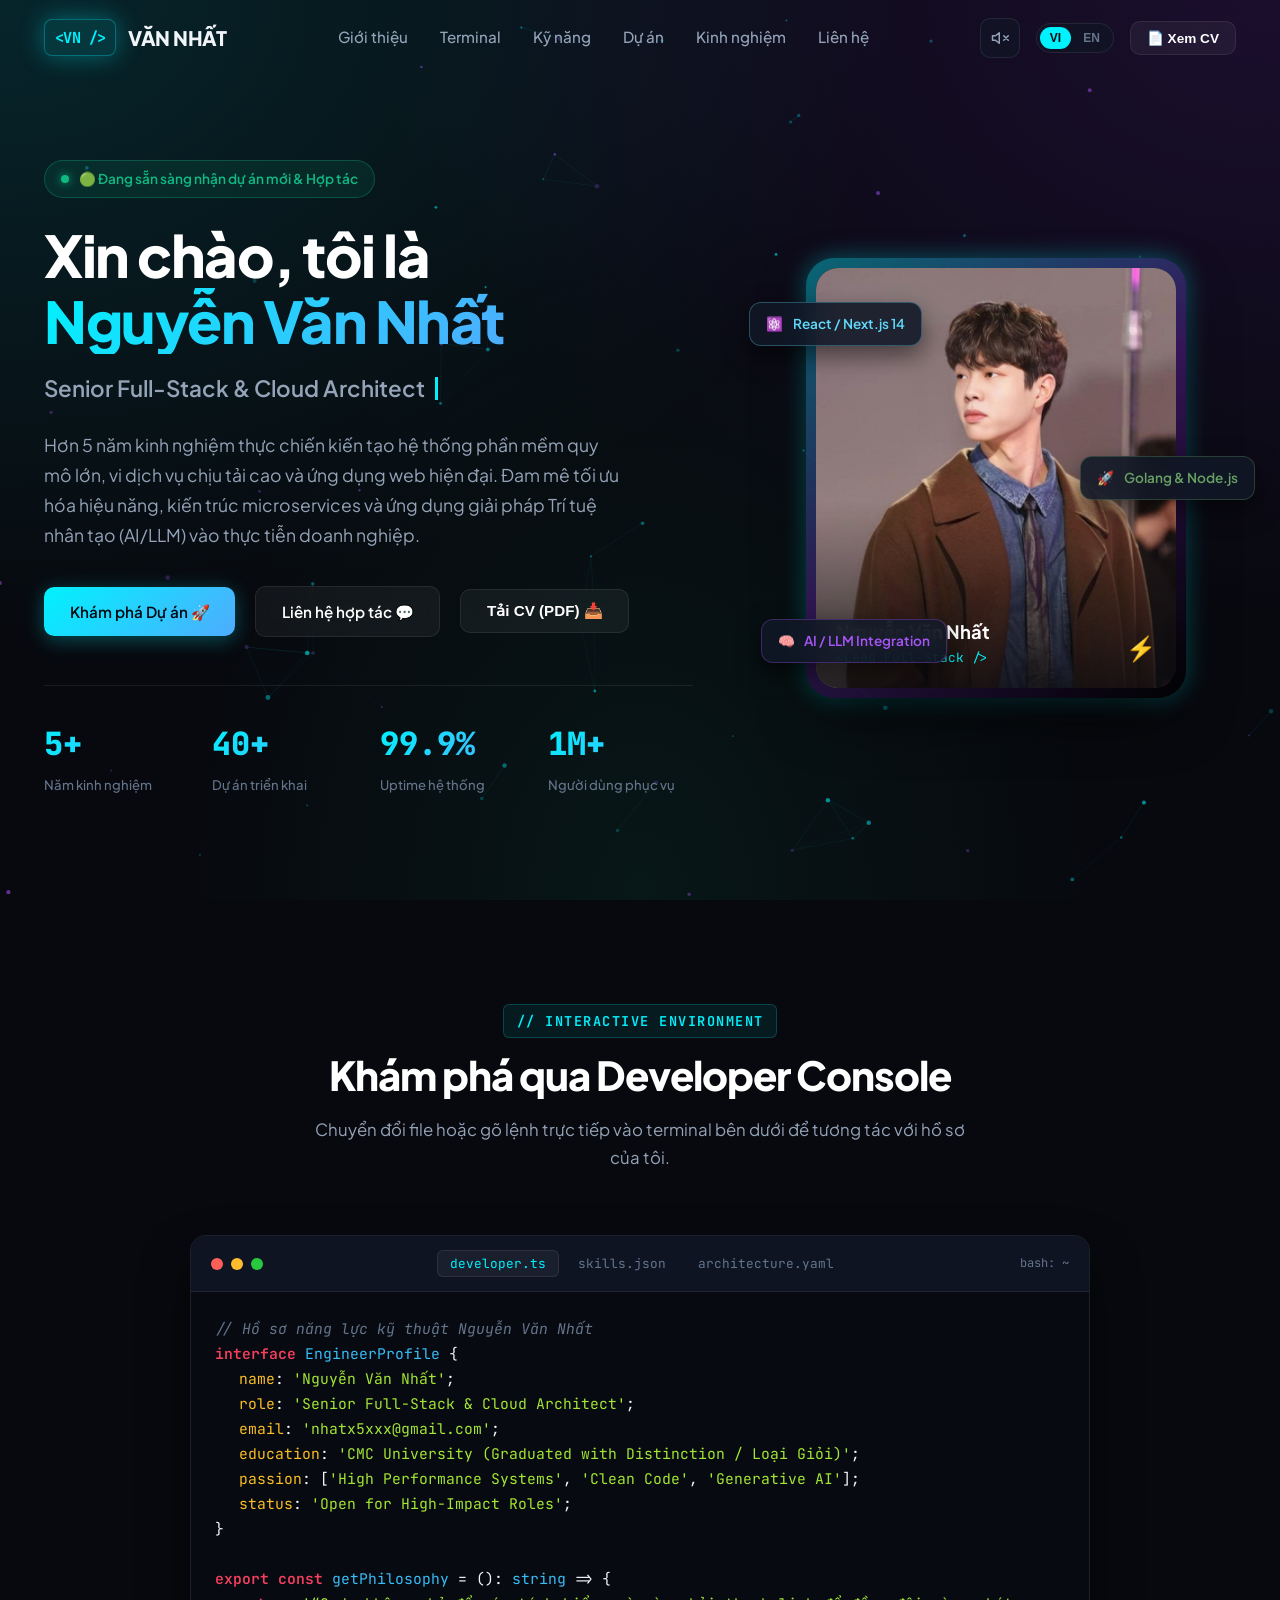
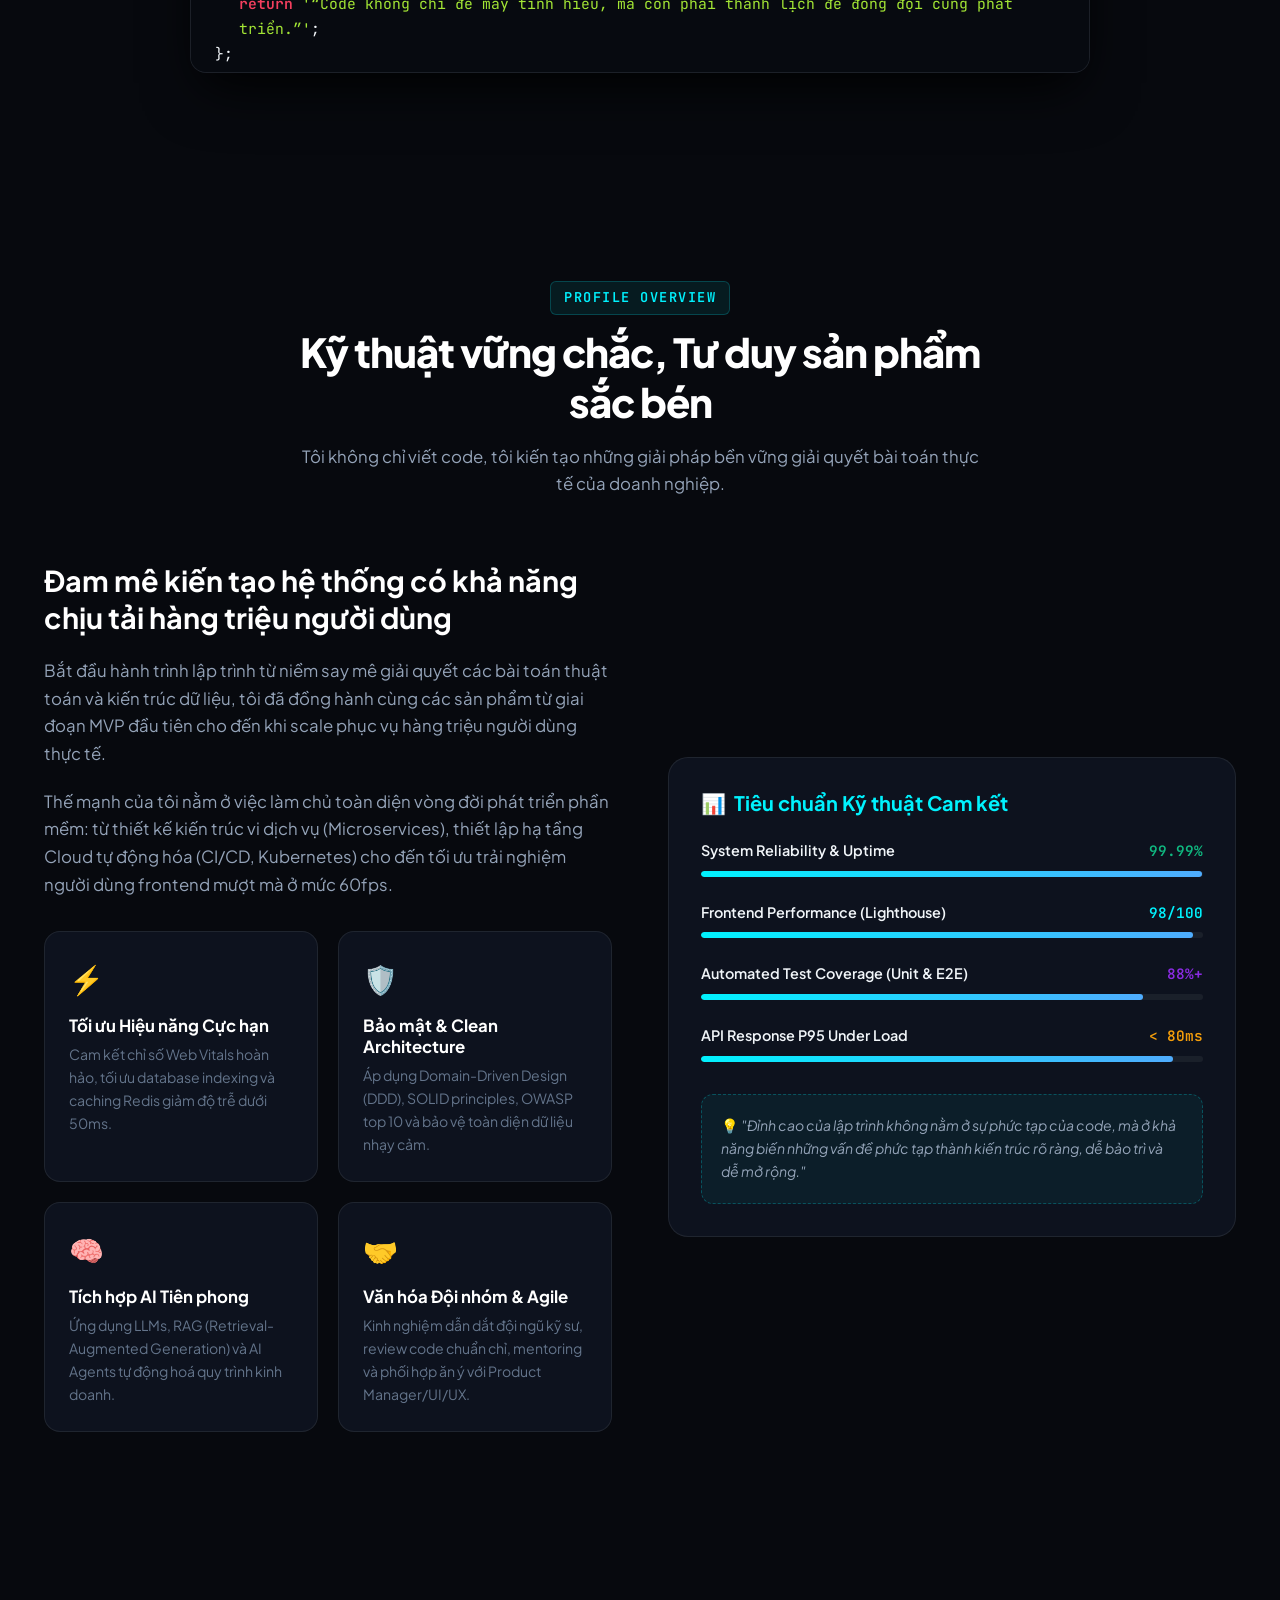
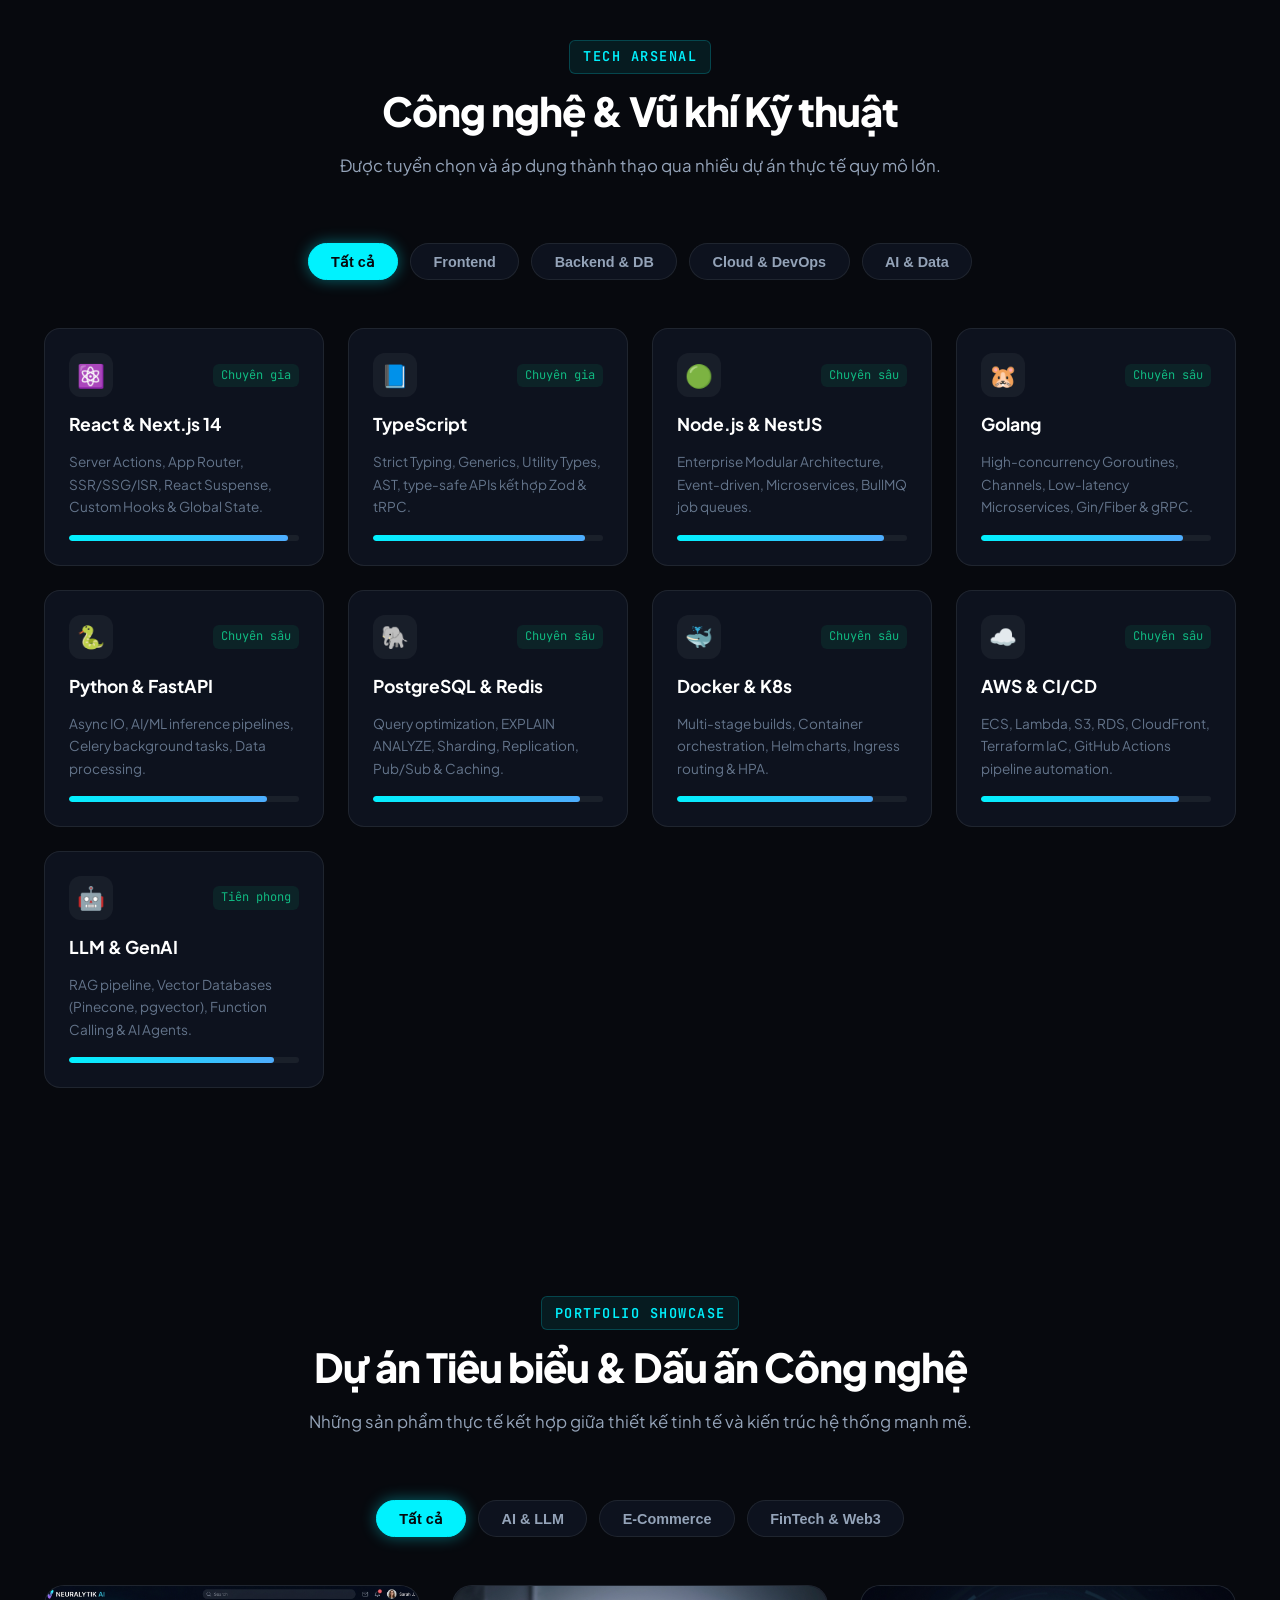
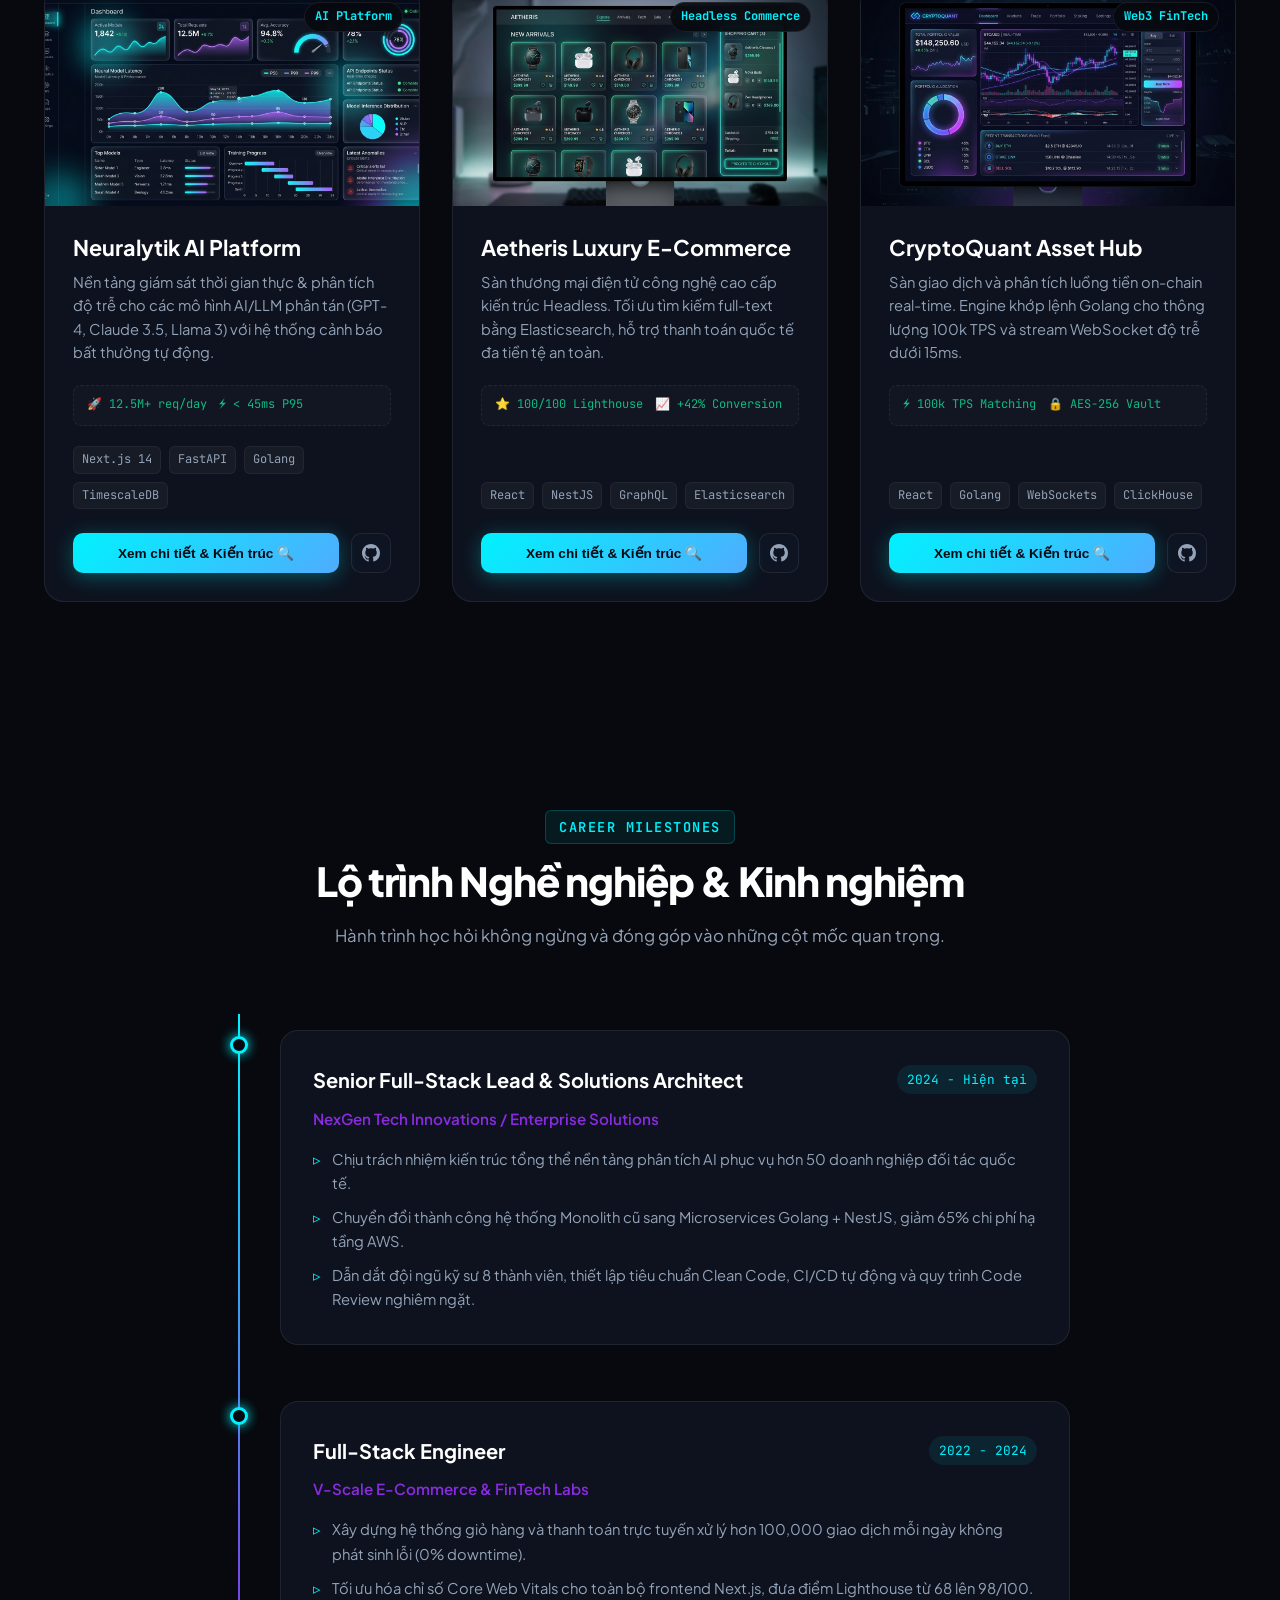
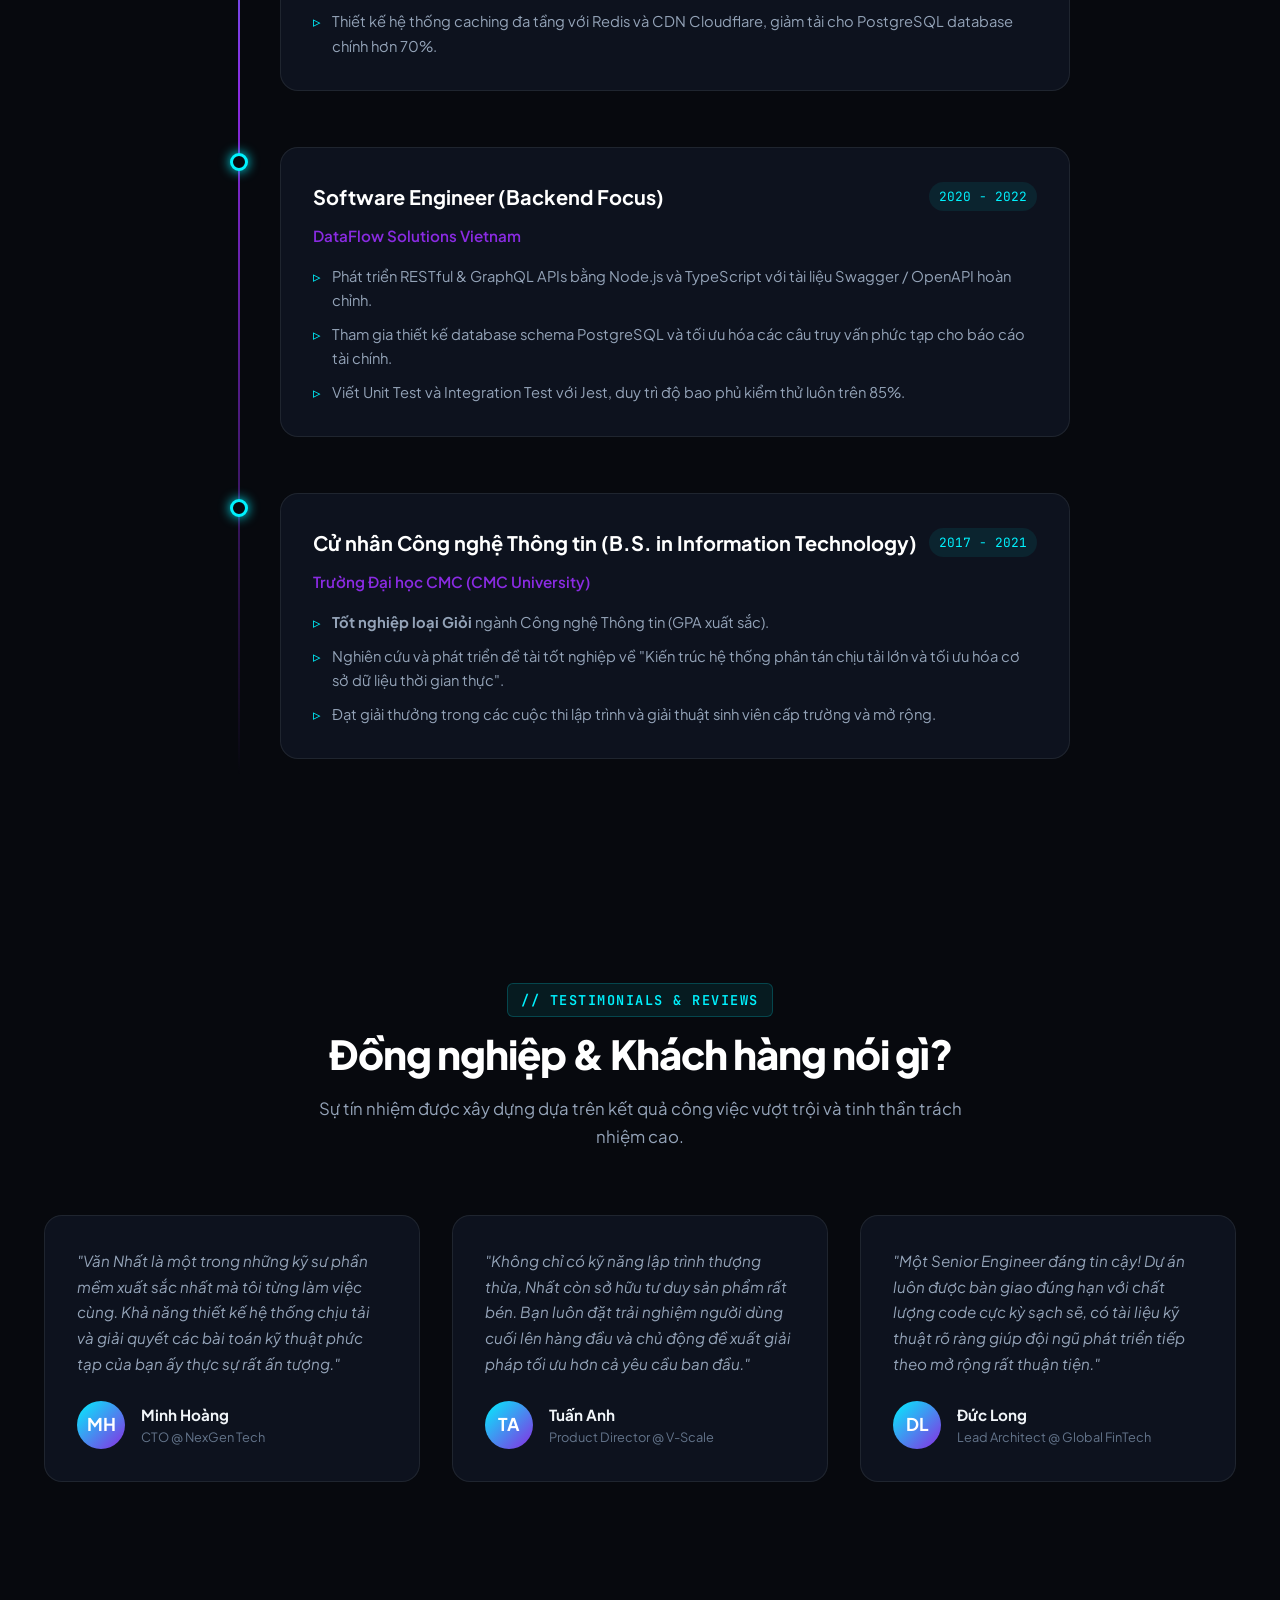
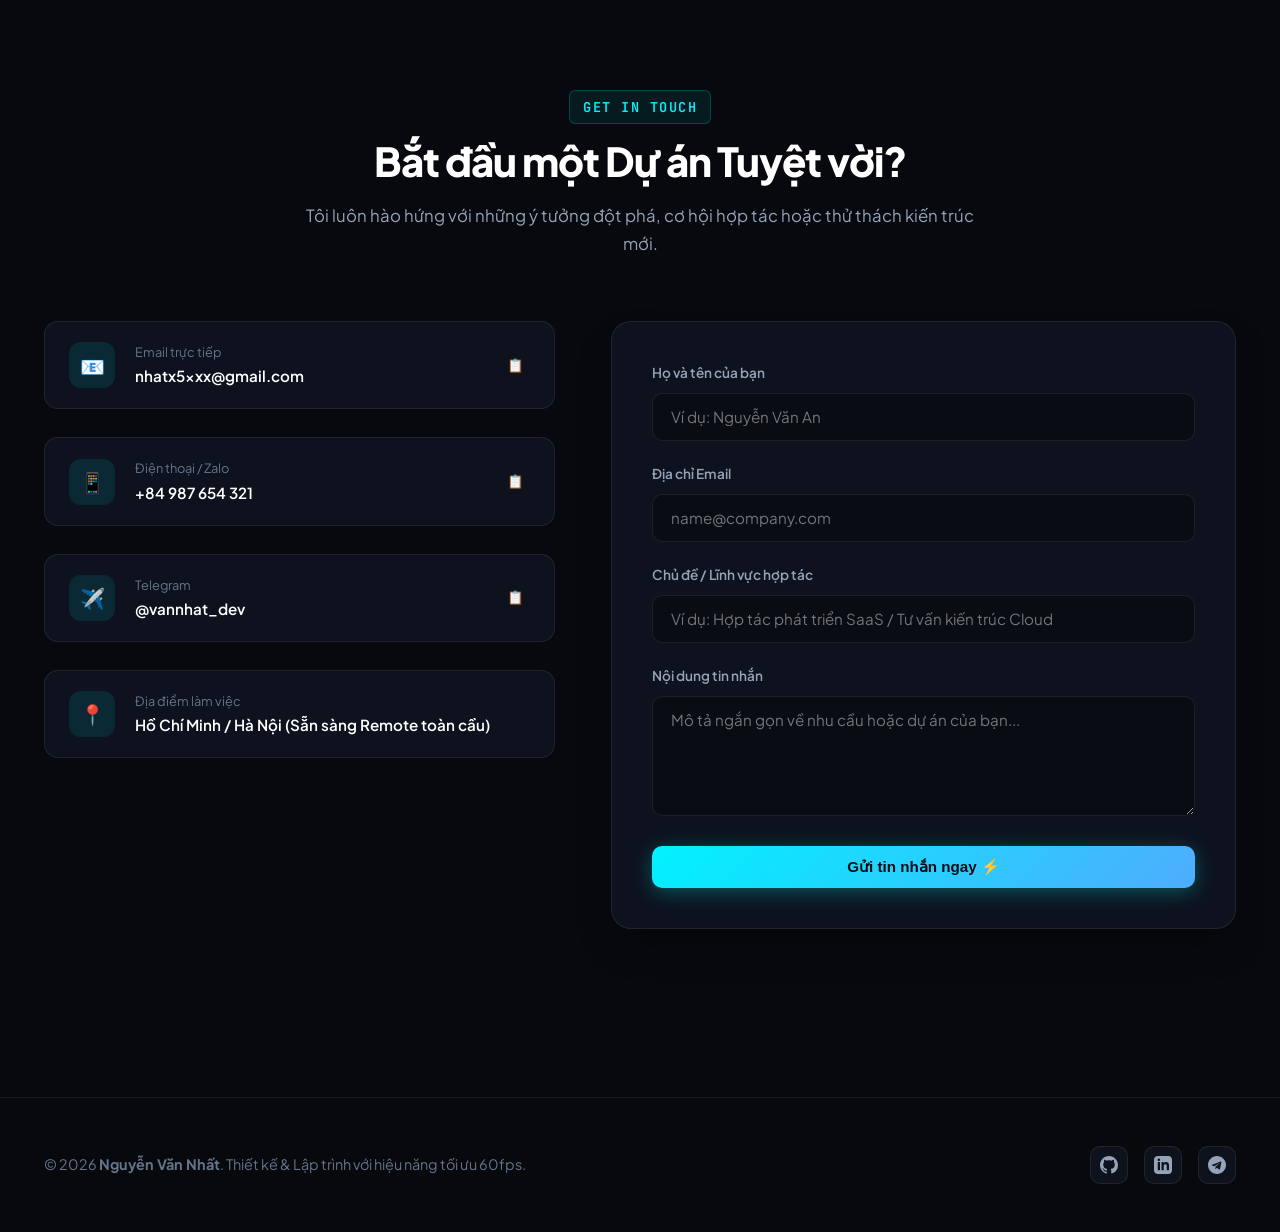
==== commit becbfbe6: "update: sync avatar image.png and github profile links" ====
--- a/index.html
+++ b/index.html
@@ -1,241 +1,232 @@
 <!DOCTYPE html>
 <html lang="vi">
-
 <head>
   <meta charset="UTF-8">
   <meta name="viewport" content="width=device-width, initial-scale=1.0">
   <title>Nguyễn Văn Nhất | Senior Full-Stack Engineer & Cloud Architect</title>
-  <meta name="description"
-    content="Portfolio chuyên nghiệp của Nguyễn Văn Nhất - Senior Full-Stack Engineer & Cloud Solutions Architect với 5+ năm kinh nghiệm trong hệ thống vi dịch vụ, Next.js, Node.js, Go và tích hợp AI.">
-  <meta name="keywords"
-    content="Văn Nhất, Software Engineer, Full-Stack Developer, Cloud Architect, Next.js, TypeScript, Golang, AI Developer">
+  <meta name="description" content="Portfolio chuyên nghiệp của Nguyễn Văn Nhất - Tốt nghiệp loại Giỏi Đại học CMC, Senior Full-Stack Engineer & Cloud Solutions Architect với 5+ năm kinh nghiệm vi dịch vụ và AI.">
+  <meta name="keywords" content="Nguyễn Văn Nhất, Văn Nhất, Đại học CMC, Software Engineer, Full-Stack Developer, Cloud Architect, Next.js, TypeScript, Golang, AI Developer">
   <meta name="author" content="Nguyễn Văn Nhất">
 
   <!-- Open Graph / Meta Social -->
   <meta property="og:type" content="website">
   <meta property="og:title" content="Nguyễn Văn Nhất | Senior Full-Stack Engineer">
-  <meta property="og:description"
-    content="Kiến tạo phần mềm hiệu năng cao, vi dịch vụ chịu tải lớn và giải pháp AI tiên tiến.">
+  <meta property="og:description" content="Kiến tạo phần mềm hiệu năng cao, vi dịch vụ chịu tải lớn và giải pháp AI tiên tiến.">
   <meta property="og:image" content="assets/images/avatar.jpg">
 
   <!-- Favicon -->
-  <link rel="icon" type="image/svg+xml"
-    href="data:image/svg+xml,<svg xmlns='http://www.w3.org/2000/svg' viewBox='0 0 100 100'><rect width='100' height='100' rx='25' fill='%2307090e'/><text x='50%' y='55%' dominant-baseline='middle' text-anchor='middle' font-family='monospace' font-weight='900' font-size='42' fill='%2300f2fe'>&lt;VN/&gt;</text></svg>">
+  <link rel="icon" type="image/svg+xml" href="data:image/svg+xml,<svg xmlns='http://www.w3.org/2000/svg' viewBox='0 0 100 100'><rect width='100' height='100' rx='25' fill='%2307090e'/><text x='50%' y='55%' dominant-baseline='middle' text-anchor='middle' font-family='monospace' font-weight='900' font-size='42' fill='%2300f2fe'>&lt;VN/&gt;</text></svg>">
 
   <!-- Stylesheet -->
   <link rel="stylesheet" href="css/style.css">
 </head>
-
 <body>
 
   <!-- Background Particle Constellation Canvas -->
   <canvas id="particles-canvas"></canvas>
 
-  <!-- ==========================================================================
-       NAVBAR
-       ========================================================================== -->
-  <header class="navbar">
-    <div class="container nav-container">
-      <a href="#hero" class="nav-brand">
-        <span class="brand-badge">&lt;VN /&gt;</span>
-        <span>VĂN NHẤT</span>
-      </a>
-
-      <nav>
-        <ul class="nav-links" id="nav-links">
-          <li><a href="#about" class="nav-link" data-i18n="navAbout">Giới thiệu</a></li>
-          <li><a href="#console" class="nav-link">Terminal</a></li>
-          <li><a href="#skills" class="nav-link" data-i18n="navSkills">Kỹ năng</a></li>
-          <li><a href="#projects" class="nav-link" data-i18n="navProjects">Dự án</a></li>
-          <li><a href="#experience" class="nav-link" data-i18n="navExp">Kinh nghiệm</a></li>
-          <li><a href="#contact" class="nav-link" data-i18n="navContact">Liên hệ</a></li>
-        </ul>
-      </nav>
-
-      <div class="nav-actions">
-        <!-- Sound Toggle -->
-        <button class="icon-btn" id="sound-toggle-btn" title="Bật/Tắt hiệu ứng âm thanh">
-          <svg id="sound-icon" width="18" height="18" fill="none" stroke="currentColor" stroke-width="2"
-            stroke-linecap="round" stroke-linejoin="round" viewBox="0 0 24 24">
-            <path d="M11 5L6 9H2v6h4l5 4V5zM23 9l-6 6M17 9l6 6" />
-          </svg>
+  
+  <!-- SECTION: navbar.html -->
+<!-- ==========================================================================
+     NAVBAR SECTION
+     Chỉnh sửa logo thương hiệu, các liên kết menu và nút hành động
+     ========================================================================== -->
+<header class="navbar">
+  <div class="container nav-container">
+    <a href="#hero" class="nav-brand">
+      <span class="brand-badge">&lt;VN /&gt;</span>
+      <span>VĂN NHẤT</span>
+    </a>
+
+    <nav>
+      <ul class="nav-links" id="nav-links">
+        <li><a href="#about" class="nav-link" data-i18n="navAbout">Giới thiệu</a></li>
+        <li><a href="#console" class="nav-link">Terminal</a></li>
+        <li><a href="#skills" class="nav-link" data-i18n="navSkills">Kỹ năng</a></li>
+        <li><a href="#projects" class="nav-link" data-i18n="navProjects">Dự án</a></li>
+        <li><a href="#experience" class="nav-link" data-i18n="navExp">Kinh nghiệm</a></li>
+        <li><a href="#contact" class="nav-link" data-i18n="navContact">Liên hệ</a></li>
+      </ul>
+    </nav>
+
+    <div class="nav-actions">
+      <!-- Sound Toggle -->
+      <button class="icon-btn" id="sound-toggle-btn" title="Bật/Tắt hiệu ứng âm thanh">
+        <svg id="sound-icon" width="18" height="18" fill="none" stroke="currentColor" stroke-width="2" stroke-linecap="round" stroke-linejoin="round" viewBox="0 0 24 24">
+          <path d="M11 5L6 9H2v6h4l5 4V5zM23 9l-6 6M17 9l6 6"/>
+        </svg>
+      </button>
+
+      <!-- Language Switcher -->
+      <div class="lang-switch">
+        <button class="lang-btn active" id="lang-vi-btn">VI</button>
+        <button class="lang-btn" id="lang-en-btn">EN</button>
+      </div>
+
+      <!-- CV Modal Trigger -->
+      <button class="btn btn-secondary btn-sm open-cv-btn" data-i18n="cvBtn">
+        📄 Xem CV
+      </button>
+
+      <!-- Mobile Menu Toggle -->
+      <button class="mobile-toggle" id="mobile-toggle" aria-label="Toggle Navigation">
+        ☰
+      </button>
+    </div>
+  </div>
+</header>
+
+
+  <!-- SECTION: hero.html -->
+<!-- ==========================================================================
+     HERO SECTION
+     Chỉnh sửa tiêu đề mở đầu, họ tên, mô tả ngắn, số liệu thống kê & avatar
+     ========================================================================== -->
+<section class="hero" id="hero">
+  <div class="container hero-grid">
+    <!-- Cột trái: Thông tin giới thiệu & Kêu gọi hành động -->
+    <div class="hero-content">
+      <div class="hero-badge-wrap">
+        <span class="status-dot"></span>
+        <span data-i18n="statusBadge">🟢 Đang sẵn sàng nhận dự án mới & Hợp tác</span>
+      </div>
+
+      <h1 class="hero-title">
+        Xin chào, tôi là <br>
+        <span class="gradient-text">Nguyễn Văn Nhất</span>
+      </h1>
+
+      <div class="hero-subtitle-box">
+        <span id="hero-typed-text"></span>
+        <span class="typed-cursor"></span>
+      </div>
+
+      <p class="hero-desc" data-i18n="heroDesc">
+        Hơn 5 năm kinh nghiệm thực chiến kiến tạo hệ thống phần mềm quy mô lớn, vi dịch vụ chịu tải cao và ứng dụng web hiện đại. Đam mê tối ưu hóa hiệu năng, kiến trúc microservices và ứng dụng giải pháp Trí tuệ nhân tạo (AI/LLM) vào thực tiễn doanh nghiệp.
+      </p>
+
+      <div class="hero-cta-group">
+        <a href="#projects" class="btn btn-primary" data-i18n="ctaProjects">
+          Khám phá Dự án 🚀
+        </a>
+        <a href="#contact" class="btn btn-secondary" data-i18n="ctaContact">
+          Liên hệ hợp tác 💬
+        </a>
+        <button class="btn btn-secondary open-cv-btn">
+          Tải CV (PDF) 📥
         </button>
-
-        <!-- Language Switcher -->
-        <div class="lang-switch">
-          <button class="lang-btn active" id="lang-vi-btn">VI</button>
-          <button class="lang-btn" id="lang-en-btn">EN</button>
-        </div>
-
-        <!-- CV Modal Trigger -->
-        <button class="btn btn-secondary btn-sm open-cv-btn" data-i18n="cvBtn">
-          📄 Xem CV
-        </button>
-
-        <!-- Mobile Menu Toggle -->
-        <button class="mobile-toggle" id="mobile-toggle" aria-label="Toggle Navigation">
-          ☰
-        </button>
-      </div>
-    </div>
-  </header>
-
-  <!-- ==========================================================================
-       HERO SECTION
-       ========================================================================== */
-  -->
-  <section class="hero" id="hero">
-    <div class="container hero-grid">
-      <!-- Left Content -->
-      <div class="hero-content">
-        <div class="hero-badge-wrap">
-          <span class="status-dot"></span>
-          <span data-i18n="statusBadge">🟢 Đang sẵn sàng nhận dự án mới & Hợp tác</span>
-        </div>
-
-        <h1 class="hero-title">
-          Xin chào, tôi là <br>
-          <span class="gradient-text">Nguyễn Văn Nhất</span>
-        </h1>
-
-        <div class="hero-subtitle-box">
-          <span id="hero-typed-text"></span>
-          <span class="typed-cursor"></span>
-        </div>
-
-        <p class="hero-desc" data-i18n="heroDesc">
-          Hơn 5 năm kinh nghiệm thực chiến kiến tạo hệ thống phần mềm quy mô lớn, vi dịch vụ chịu tải cao và ứng dụng
-          web hiện đại. Đam mê tối ưu hóa hiệu năng, kiến trúc microservices và ứng dụng giải pháp Trí tuệ nhân tạo
-          (AI/LLM) vào thực tiễn doanh nghiệp.
-        </p>
-
-        <div class="hero-cta-group">
-          <a href="#projects" class="btn btn-primary" data-i18n="ctaProjects">
-            Khám phá Dự án 🚀
-          </a>
-          <a href="#contact" class="btn btn-secondary" data-i18n="ctaContact">
-            Liên hệ hợp tác 💬
-          </a>
-          <button class="btn btn-secondary open-cv-btn">
-            Tải CV (PDF) 📥
-          </button>
-        </div>
-
-        <!-- Live Stats Counter -->
-        <div class="hero-stats">
-          <div class="stat-item">
-            <span class="stat-number" data-target="5" data-suffix="+">0+</span>
-            <span class="stat-label" data-i18n="statExp">Năm kinh nghiệm</span>
-          </div>
-          <div class="stat-item">
-            <span class="stat-number" data-target="40" data-suffix="+">0+</span>
-            <span class="stat-label" data-i18n="statProjects">Dự án triển khai</span>
-          </div>
-          <div class="stat-item">
-            <span class="stat-number" data-target="99.9" data-suffix="%">0%</span>
-            <span class="stat-label" data-i18n="statUptime">Uptime hệ thống</span>
-          </div>
-          <div class="stat-item">
-            <span class="stat-number" data-target="1" data-suffix="M+">0M+</span>
-            <span class="stat-label" data-i18n="statUsers">Người dùng phục vụ</span>
-          </div>
-        </div>
-      </div>
-
-      <!-- Right Visual (Avatar with 3D Holographic Card & Badges) -->
-      <div class="hero-visual">
-        <div class="avatar-wrapper">
-          <div class="avatar-inner">
-            <img src="assets/images/image.png" alt="Nguyễn Văn Nhất - Software Engineer" class="avatar-img">
-            <div class="avatar-overlay"></div>
-            <div class="avatar-caption">
-              <div>
-                <div class="caption-name">Nguyễn Văn Nhất</div>
-                <div class="caption-role">&lt;Lead Full-Stack /&gt;</div>
-              </div>
-              <div style="font-size: 1.5rem;">⚡</div>
+      </div>
+
+      <!-- Bộ đếm chỉ số thực tế -->
+      <div class="hero-stats">
+        <div class="stat-item">
+          <span class="stat-number" data-target="5" data-suffix="+">0+</span>
+          <span class="stat-label" data-i18n="statExp">Năm kinh nghiệm</span>
+        </div>
+        <div class="stat-item">
+          <span class="stat-number" data-target="40" data-suffix="+">0+</span>
+          <span class="stat-label" data-i18n="statProjects">Dự án triển khai</span>
+        </div>
+        <div class="stat-item">
+          <span class="stat-number" data-target="99.9" data-suffix="%">0%</span>
+          <span class="stat-label" data-i18n="statUptime">Uptime hệ thống</span>
+        </div>
+        <div class="stat-item">
+          <span class="stat-number" data-target="1" data-suffix="M+">0M+</span>
+          <span class="stat-label" data-i18n="statUsers">Người dùng phục vụ</span>
+        </div>
+      </div>
+    </div>
+
+    <!-- Cột phải: Thẻ Avatar 3D & Huy hiệu công nghệ -->
+    <div class="hero-visual">
+      <div class="avatar-wrapper">
+        <div class="avatar-inner">
+          <img src="assets/images/image.png" alt="Nguyễn Văn Nhất - Software Engineer" class="avatar-img">
+          <div class="avatar-overlay"></div>
+          <div class="avatar-caption">
+            <div>
+              <div class="caption-name">Nguyễn Văn Nhất</div>
+              <div class="caption-role">&lt;Lead Full-Stack /&gt;</div>
             </div>
-          </div>
-
-          <!-- Floating Badges -->
-          <div class="floating-badge badge-react">
-            <span>⚛️</span>
-            <span>React / Next.js 14</span>
-          </div>
-
-          <div class="floating-badge badge-node">
-            <span>🚀</span>
-            <span>Golang & Node.js</span>
-          </div>
-
-          <div class="floating-badge badge-ai">
-            <span>🧠</span>
-            <span>AI / LLM Integration</span>
-          </div>
-        </div>
-      </div>
-    </div>
-  </section>
-
-  <!-- ==========================================================================
-       INTERACTIVE TERMINAL / CODE CONSOLE SECTION
-       ========================================================================== -->
-  <section class="section-console" id="console">
-    <div class="container">
-      <div class="section-header">
-        <span class="section-tag">// INTERACTIVE ENVIRONMENT</span>
-        <h2 class="section-title">Khám phá qua Developer Console</h2>
-        <p class="section-subtitle">Chuyển đổi file hoặc gõ lệnh trực tiếp vào terminal bên dưới để tương tác với hồ sơ
-          của tôi.</p>
-      </div>
-
-      <div class="terminal-wrapper">
-        <div class="terminal-header">
-          <div class="terminal-controls">
-            <span class="term-dot term-red"></span>
-            <span class="term-dot term-yellow"></span>
-            <span class="term-dot term-green"></span>
-          </div>
-
-          <div class="terminal-tabs">
-            <button class="term-tab active" data-target="tab-dev">developer.ts</button>
-            <button class="term-tab" data-target="tab-skills">skills.json</button>
-            <button class="term-tab" data-target="tab-arch">architecture.yaml</button>
-          </div>
-
-          <div class="terminal-actions">
-            <span>bash: ~</span>
-          </div>
-        </div>
-
-        <div class="terminal-body">
-          <!-- Tab 1: developer.ts -->
-          <div class="terminal-content active" id="tab-dev">
-            <div><span class="code-comment">// Hồ sơ năng lực kỹ thuật Nguyễn Văn Nhất</span></div>
-            <div><span class="code-keyword">interface</span> <span class="code-fn">EngineerProfile</span> {</div>
-            <div style="padding-left: 1.5rem;"><span class="code-prop">name</span>: <span class="code-string">'Nguyễn
-                Văn Nhất'</span>;</div>
-            <div style="padding-left: 1.5rem;"><span class="code-prop">role</span>: <span class="code-string">'Senior
-                Full-Stack & Cloud Architect'</span>;</div>
-            <div style="padding-left: 1.5rem;"><span class="code-prop">location</span>: <span
-                class="code-string">'Vietnam (Available Worldwide Remote / Relocation)'</span>;</div>
-            <div style="padding-left: 1.5rem;"><span class="code-prop">passion</span>: [<span class="code-string">'High
-                Performance Systems'</span>, <span class="code-string">'Clean Code'</span>, <span
-                class="code-string">'Generative AI'</span>];</div>
-            <div style="padding-left: 1.5rem;"><span class="code-prop">status</span>: <span class="code-string">'Open
-                for Innovation'</span>;</div>
-            <div>}</div>
-            <br>
-            <div><span class="code-keyword">export const</span> <span class="code-fn">getPhilosophy</span> = (): <span
-                class="code-fn">string</span> => {</div>
-            <div style="padding-left: 1.5rem;"><span class="code-keyword">return</span> <span class="code-string">'“Code
-                không chỉ để máy tính hiểu, mà còn phải thanh lịch để đồng đội cùng phát triển.”'</span>;</div>
-            <div>};</div>
-          </div>
-
-          <!-- Tab 2: skills.json -->
-          <div class="terminal-content" id="tab-skills">
-            <pre style="color: #cbd5e1; font-family: var(--font-mono);">
+            <div style="font-size: 1.5rem;">⚡</div>
+          </div>
+        </div>
+
+        <!-- Floating Badges -->
+        <div class="floating-badge badge-react">
+          <span>⚛️</span>
+          <span>React / Next.js 14</span>
+        </div>
+
+        <div class="floating-badge badge-node">
+          <span>🚀</span>
+          <span>Golang & Node.js</span>
+        </div>
+
+        <div class="floating-badge badge-ai">
+          <span>🧠</span>
+          <span>AI / LLM Integration</span>
+        </div>
+      </div>
+    </div>
+  </div>
+</section>
+
+
+  <!-- SECTION: terminal.html -->
+<!-- ==========================================================================
+     TERMINAL & DEVELOPER CONSOLE SECTION
+     Chỉnh sửa các tab code mẫu và lệnh dòng lệnh CLI
+     ========================================================================== -->
+<section class="section-console" id="console">
+  <div class="container">
+    <div class="section-header">
+      <span class="section-tag">// INTERACTIVE ENVIRONMENT</span>
+      <h2 class="section-title">Khám phá qua Developer Console</h2>
+      <p class="section-subtitle">Chuyển đổi file hoặc gõ lệnh trực tiếp vào terminal bên dưới để tương tác với hồ sơ của tôi.</p>
+    </div>
+
+    <div class="terminal-wrapper">
+      <div class="terminal-header">
+        <div class="terminal-controls">
+          <span class="term-dot term-red"></span>
+          <span class="term-dot term-yellow"></span>
+          <span class="term-dot term-green"></span>
+        </div>
+
+        <div class="terminal-tabs">
+          <button class="term-tab active" data-target="tab-dev">developer.ts</button>
+          <button class="term-tab" data-target="tab-skills">skills.json</button>
+          <button class="term-tab" data-target="tab-arch">architecture.yaml</button>
+        </div>
+
+        <div class="terminal-actions">
+          <span>bash: ~</span>
+        </div>
+      </div>
+
+      <div class="terminal-body">
+        <!-- Tab 1: developer.ts -->
+        <div class="terminal-content active" id="tab-dev">
+          <div><span class="code-comment">// Hồ sơ năng lực kỹ thuật Nguyễn Văn Nhất</span></div>
+          <div><span class="code-keyword">interface</span> <span class="code-fn">EngineerProfile</span> {</div>
+          <div style="padding-left: 1.5rem;"><span class="code-prop">name</span>: <span class="code-string">'Nguyễn Văn Nhất'</span>;</div>
+          <div style="padding-left: 1.5rem;"><span class="code-prop">role</span>: <span class="code-string">'Senior Full-Stack & Cloud Architect'</span>;</div>
+          <div style="padding-left: 1.5rem;"><span class="code-prop">email</span>: <span class="code-string">'nhatx5xxx@gmail.com'</span>;</div>
+          <div style="padding-left: 1.5rem;"><span class="code-prop">education</span>: <span class="code-string">'CMC University (Graduated with Distinction / Loại Giỏi)'</span>;</div>
+          <div style="padding-left: 1.5rem;"><span class="code-prop">passion</span>: [<span class="code-string">'High Performance Systems'</span>, <span class="code-string">'Clean Code'</span>, <span class="code-string">'Generative AI'</span>];</div>
+          <div style="padding-left: 1.5rem;"><span class="code-prop">status</span>: <span class="code-string">'Open for High-Impact Roles'</span>;</div>
+          <div>}</div>
+          <br>
+          <div><span class="code-keyword">export const</span> <span class="code-fn">getPhilosophy</span> = (): <span class="code-fn">string</span> => {</div>
+          <div style="padding-left: 1.5rem;"><span class="code-keyword">return</span> <span class="code-string">'“Code không chỉ để máy tính hiểu, mà còn phải thanh lịch để đồng đội cùng phát triển.”'</span>;</div>
+          <div>};</div>
+        </div>
+
+        <!-- Tab 2: skills.json -->
+        <div class="terminal-content" id="tab-skills">
+          <pre style="color: #cbd5e1; font-family: var(--font-mono);">
 {
   <span class="code-prop">"frontend"</span>: ["React 19", "Next.js 14", "TypeScript", "Tailwind CSS", "Vue 3"],
   <span class="code-prop">"backend"</span>: ["Node.js", "NestJS", "Golang (Gin/Fiber)", "FastAPI", "gRPC"],
@@ -243,12 +234,12 @@
   <span class="code-prop">"cloud_devops"</span>: ["AWS (ECS, Lambda, S3, RDS)", "Docker", "Kubernetes", "CI/CD Actions"],
   <span class="code-prop">"ai_tooling"</span>: ["OpenAI API", "LangChain", "Vector DBs (Pinecone/Milvus)", "RAG Architecture"]
 }
-            </pre>
-          </div>
-
-          <!-- Tab 3: architecture.yaml -->
-          <div class="terminal-content" id="tab-arch">
-            <pre style="color: #cbd5e1; font-family: var(--font-mono);">
+          </pre>
+        </div>
+
+        <!-- Tab 3: architecture.yaml -->
+        <div class="terminal-content" id="tab-arch">
+          <pre style="color: #cbd5e1; font-family: var(--font-mono);">
 <span class="code-comment"># Chiến lược thiết kế hệ thống sản phẩm</span>
 <span class="code-prop">system_design</span>:
   <span class="code-prop">api_gateway</span>: Envoy / Cloudflare Edge
@@ -259,814 +250,737 @@
     - <span class="code-prop">data_pipeline</span>: Apache Kafka + TimescaleDB
   <span class="code-prop">monitoring</span>: Prometheus + Grafana + OpenTelemetry
   <span class="code-prop">reliability</span>: 99.99% SLA with automated multi-zone failover
-            </pre>
-          </div>
-
-          <!-- Output of commands -->
-          <div id="terminal-cli-output" style="margin-top: 1rem;"></div>
-
-          <!-- CLI Prompt -->
-          <div class="term-cli-prompt">
-            <span>guest@vannhat-dev:~$</span>
-            <input type="text" id="terminal-cli-input" class="term-cli-input"
-              placeholder="Gõ lệnh (thử: help, skills, projects, contact, neofetch, clear)..." autocomplete="off"
-              spellcheck="false">
-          </div>
-        </div>
-      </div>
-    </div>
-  </section>
-
-  <!-- ==========================================================================
-       ABOUT SECTION
-       ========================================================================== -->
-  <section class="about" id="about">
-    <div class="container">
-      <div class="section-header">
-        <span class="section-tag" data-i18n="secAboutTag">PROFILE OVERVIEW</span>
-        <h2 class="section-title" data-i18n="secAboutTitle">Kỹ thuật vững chắc, Tư duy sản phẩm sắc bén</h2>
-        <p class="section-subtitle" data-i18n="secAboutSub">Tôi không chỉ viết code, tôi kiến tạo những giải pháp bền
-          vững giải quyết bài toán thực tế của doanh nghiệp.</p>
-      </div>
-
-      <div class="about-grid">
-        <div class="about-text">
-          <h3>Đam mê kiến tạo hệ thống có khả năng chịu tải hàng triệu người dùng</h3>
+          </pre>
+        </div>
+
+        <!-- Output of commands -->
+        <div id="terminal-cli-output" style="margin-top: 1rem;"></div>
+
+        <!-- CLI Prompt -->
+        <div class="term-cli-prompt">
+          <span>guest@vannhat-dev:~$</span>
+          <input type="text" id="terminal-cli-input" class="term-cli-input" placeholder="Gõ lệnh (thử: help, skills, projects, contact, neofetch, clear)..." autocomplete="off" spellcheck="false">
+        </div>
+      </div>
+    </div>
+  </div>
+</section>
+
+
+  <!-- SECTION: about.html -->
+<!-- ==========================================================================
+     ABOUT SECTION
+     Chỉnh sửa triết lý làm việc, câu chuyện bản thân & các thế mạnh kỹ thuật
+     ========================================================================== -->
+<section class="about" id="about">
+  <div class="container">
+    <div class="section-header">
+      <span class="section-tag" data-i18n="secAboutTag">PROFILE OVERVIEW</span>
+      <h2 class="section-title" data-i18n="secAboutTitle">Kỹ thuật vững chắc, Tư duy sản phẩm sắc bén</h2>
+      <p class="section-subtitle" data-i18n="secAboutSub">Tôi không chỉ viết code, tôi kiến tạo những giải pháp bền vững giải quyết bài toán thực tế của doanh nghiệp.</p>
+    </div>
+
+    <div class="about-grid">
+      <div class="about-text">
+        <h3>Đam mê kiến tạo hệ thống có khả năng chịu tải hàng triệu người dùng</h3>
+        <p>
+          Bắt đầu hành trình lập trình từ niềm say mê giải quyết các bài toán thuật toán và kiến trúc dữ liệu, tôi đã đồng hành cùng các sản phẩm từ giai đoạn MVP đầu tiên cho đến khi scale phục vụ hàng triệu người dùng thực tế.
+        </p>
+        <p>
+          Thế mạnh của tôi nằm ở việc làm chủ toàn diện vòng đời phát triển phần mềm: từ thiết kế kiến trúc vi dịch vụ (Microservices), thiết lập hạ tầng Cloud tự động hóa (CI/CD, Kubernetes) cho đến tối ưu trải nghiệm người dùng frontend mượt mà ở mức 60fps.
+        </p>
+
+        <div class="about-badges-grid">
+          <div class="about-card">
+            <span class="card-icon">⚡</span>
+            <h4>Tối ưu Hiệu năng Cực hạn</h4>
+            <p>Cam kết chỉ số Web Vitals hoàn hảo, tối ưu database indexing và caching Redis giảm độ trễ dưới 50ms.</p>
+          </div>
+
+          <div class="about-card">
+            <span class="card-icon">🛡️</span>
+            <h4>Bảo mật & Clean Architecture</h4>
+            <p>Áp dụng Domain-Driven Design (DDD), SOLID principles, OWASP top 10 và bảo vệ toàn diện dữ liệu nhạy cảm.</p>
+          </div>
+
+          <div class="about-card">
+            <span class="card-icon">🧠</span>
+            <h4>Tích hợp AI Tiên phong</h4>
+            <p>Ứng dụng LLMs, RAG (Retrieval-Augmented Generation) và AI Agents tự động hoá quy trình kinh doanh.</p>
+          </div>
+
+          <div class="about-card">
+            <span class="card-icon">🤝</span>
+            <h4>Văn hóa Đội nhóm & Agile</h4>
+            <p>Kinh nghiệm dẫn dắt đội ngũ kỹ sư, review code chuẩn chỉ, mentoring và phối hợp ăn ý với Product Manager/UI/UX.</p>
+          </div>
+        </div>
+      </div>
+
+      <div class="about-visual">
+        <div style="background: var(--bg-card); border: 1px solid var(--border-glass); border-radius: 20px; padding: 2rem;">
+          <h4 style="font-size: 1.25rem; margin-bottom: 1.5rem; color: var(--accent-cyan); display: flex; align-items: center; gap: 0.5rem;">
+            <span>📊</span> Tiêu chuẩn Kỹ thuật Cam kết
+          </h4>
+
+          <div style="display: flex; flex-direction: column; gap: 1.5rem;">
+            <div>
+              <div style="display: flex; justify-content: space-between; font-size: 0.9rem; font-weight: 600; margin-bottom: 0.5rem;">
+                <span>System Reliability & Uptime</span>
+                <span style="color: var(--accent-emerald); font-family: var(--font-mono);">99.99%</span>
+              </div>
+              <div class="skill-bar-wrap"><div class="skill-bar-fill" style="width: 99.9%;"></div></div>
+            </div>
+
+            <div>
+              <div style="display: flex; justify-content: space-between; font-size: 0.9rem; font-weight: 600; margin-bottom: 0.5rem;">
+                <span>Frontend Performance (Lighthouse)</span>
+                <span style="color: var(--accent-cyan); font-family: var(--font-mono);">98/100</span>
+              </div>
+              <div class="skill-bar-wrap"><div class="skill-bar-fill" style="width: 98%;"></div></div>
+            </div>
+
+            <div>
+              <div style="display: flex; justify-content: space-between; font-size: 0.9rem; font-weight: 600; margin-bottom: 0.5rem;">
+                <span>Automated Test Coverage (Unit & E2E)</span>
+                <span style="color: var(--accent-purple); font-family: var(--font-mono);">88%+</span>
+              </div>
+              <div class="skill-bar-wrap"><div class="skill-bar-fill" style="width: 88%;"></div></div>
+            </div>
+
+            <div>
+              <div style="display: flex; justify-content: space-between; font-size: 0.9rem; font-weight: 600; margin-bottom: 0.5rem;">
+                <span>API Response P95 Under Load</span>
+                <span style="color: var(--accent-amber); font-family: var(--font-mono);">&lt; 80ms</span>
+              </div>
+              <div class="skill-bar-wrap"><div class="skill-bar-fill" style="width: 94%;"></div></div>
+            </div>
+          </div>
+
+            <div style="margin-top: 2rem; padding: 1.2rem; background: rgba(0,242,254,0.05); border: 1px dashed rgba(0,242,254,0.25); border-radius: 12px; font-size: 0.88rem; color: var(--text-secondary);">
+              💡 <em>"Đỉnh cao của lập trình không nằm ở sự phức tạp của code, mà ở khả năng biến những vấn đề phức tạp thành kiến trúc rõ ràng, dễ bảo trì và dễ mở rộng."</em>
+            </div>
+        </div>
+      </div>
+    </div>
+  </div>
+</section>
+
+
+  <!-- SECTION: skills.html -->
+<!-- ==========================================================================
+     SKILLS & TECH ARSENAL SECTION
+     Chỉnh sửa các danh mục kỹ năng, mức độ phần trăm và công nghệ
+     ========================================================================== -->
+<section class="skills" id="skills">
+  <div class="container">
+    <div class="section-header">
+      <span class="section-tag" data-i18n="secSkillsTag">TECH ARSENAL</span>
+      <h2 class="section-title" data-i18n="secSkillsTitle">Công nghệ & Vũ khí Kỹ thuật</h2>
+      <p class="section-subtitle" data-i18n="secSkillsSub">Được tuyển chọn và áp dụng thành thạo qua nhiều dự án thực tế quy mô lớn.</p>
+    </div>
+
+    <!-- Skill Filter Tabs -->
+    <div class="skills-filter">
+      <button class="filter-btn skill-filter-btn active" data-filter="all" data-i18n="filterAll">Tất cả</button>
+      <button class="filter-btn skill-filter-btn" data-filter="fe" data-i18n="filterFe">Frontend</button>
+      <button class="filter-btn skill-filter-btn" data-filter="be" data-i18n="filterBe">Backend & DB</button>
+      <button class="filter-btn skill-filter-btn" data-filter="cloud" data-i18n="filterCloud">Cloud & DevOps</button>
+      <button class="filter-btn skill-filter-btn" data-filter="ai" data-i18n="filterAi">AI & Data</button>
+    </div>
+
+    <!-- Skills Cards Grid -->
+    <div class="skills-grid">
+      <!-- React / Next.js -->
+      <div class="skill-card" data-category="fe">
+        <div class="skill-header">
+          <div class="skill-icon-box">⚛️</div>
+          <span class="skill-level-badge">Chuyên gia</span>
+        </div>
+        <h4 class="skill-name">React & Next.js 14</h4>
+        <p class="skill-desc">Server Actions, App Router, SSR/SSG/ISR, React Suspense, Custom Hooks & Global State.</p>
+        <div class="skill-bar-wrap"><div class="skill-bar-fill" style="width: 95%;"></div></div>
+      </div>
+
+      <!-- TypeScript -->
+      <div class="skill-card" data-category="fe be">
+        <div class="skill-header">
+          <div class="skill-icon-box">📘</div>
+          <span class="skill-level-badge">Chuyên gia</span>
+        </div>
+        <h4 class="skill-name">TypeScript</h4>
+        <p class="skill-desc">Strict Typing, Generics, Utility Types, AST, type-safe APIs kết hợp Zod & tRPC.</p>
+        <div class="skill-bar-wrap"><div class="skill-bar-fill" style="width: 92%;"></div></div>
+      </div>
+
+      <!-- Node.js & NestJS -->
+      <div class="skill-card" data-category="be">
+        <div class="skill-header">
+          <div class="skill-icon-box">🟢</div>
+          <span class="skill-level-badge">Chuyên sâu</span>
+        </div>
+        <h4 class="skill-name">Node.js & NestJS</h4>
+        <p class="skill-desc">Enterprise Modular Architecture, Event-driven, Microservices, BullMQ job queues.</p>
+        <div class="skill-bar-wrap"><div class="skill-bar-fill" style="width: 90%;"></div></div>
+      </div>
+
+      <!-- Golang -->
+      <div class="skill-card" data-category="be">
+        <div class="skill-header">
+          <div class="skill-icon-box">🐹</div>
+          <span class="skill-level-badge">Chuyên sâu</span>
+        </div>
+        <h4 class="skill-name">Golang</h4>
+        <p class="skill-desc">High-concurrency Goroutines, Channels, Low-latency Microservices, Gin/Fiber & gRPC.</p>
+        <div class="skill-bar-wrap"><div class="skill-bar-fill" style="width: 88%;"></div></div>
+      </div>
+
+      <!-- Python & FastAPI -->
+      <div class="skill-card" data-category="be ai">
+        <div class="skill-header">
+          <div class="skill-icon-box">🐍</div>
+          <span class="skill-level-badge">Chuyên sâu</span>
+        </div>
+        <h4 class="skill-name">Python & FastAPI</h4>
+        <p class="skill-desc">Async IO, AI/ML inference pipelines, Celery background tasks, Data processing.</p>
+        <div class="skill-bar-wrap"><div class="skill-bar-fill" style="width: 86%;"></div></div>
+      </div>
+
+      <!-- PostgreSQL & Redis -->
+      <div class="skill-card" data-category="be">
+        <div class="skill-header">
+          <div class="skill-icon-box">🐘</div>
+          <span class="skill-level-badge">Chuyên sâu</span>
+        </div>
+        <h4 class="skill-name">PostgreSQL & Redis</h4>
+        <p class="skill-desc">Query optimization, EXPLAIN ANALYZE, Sharding, Replication, Pub/Sub & Caching.</p>
+        <div class="skill-bar-wrap"><div class="skill-bar-fill" style="width: 90%;"></div></div>
+      </div>
+
+      <!-- Docker & Kubernetes -->
+      <div class="skill-card" data-category="cloud">
+        <div class="skill-header">
+          <div class="skill-icon-box">🐳</div>
+          <span class="skill-level-badge">Chuyên sâu</span>
+        </div>
+        <h4 class="skill-name">Docker & K8s</h4>
+        <p class="skill-desc">Multi-stage builds, Container orchestration, Helm charts, Ingress routing & HPA.</p>
+        <div class="skill-bar-wrap"><div class="skill-bar-fill" style="width: 85%;"></div></div>
+      </div>
+
+      <!-- AWS Cloud & CI/CD -->
+      <div class="skill-card" data-category="cloud">
+        <div class="skill-header">
+          <div class="skill-icon-box">☁️</div>
+          <span class="skill-level-badge">Chuyên sâu</span>
+        </div>
+        <h4 class="skill-name">AWS & CI/CD</h4>
+        <p class="skill-desc">ECS, Lambda, S3, RDS, CloudFront, Terraform IaC, GitHub Actions pipeline automation.</p>
+        <div class="skill-bar-wrap"><div class="skill-bar-fill" style="width: 86%;"></div></div>
+      </div>
+
+      <!-- AI & LLM Systems -->
+      <div class="skill-card" data-category="ai">
+        <div class="skill-header">
+          <div class="skill-icon-box">🤖</div>
+          <span class="skill-level-badge">Tiên phong</span>
+        </div>
+        <h4 class="skill-name">LLM & GenAI</h4>
+        <p class="skill-desc">RAG pipeline, Vector Databases (Pinecone, pgvector), Function Calling & AI Agents.</p>
+        <div class="skill-bar-wrap"><div class="skill-bar-fill" style="width: 89%;"></div></div>
+      </div>
+    </div>
+  </div>
+</section>
+
+
+  <!-- SECTION: projects.html -->
+<!-- ==========================================================================
+     FEATURED PROJECTS SECTION
+     Chỉnh sửa danh sách dự án, ảnh minh họa, tags và link demo / GitHub
+     ========================================================================== -->
+<section class="projects" id="projects">
+  <div class="container">
+    <div class="section-header">
+      <span class="section-tag" data-i18n="secProjectsTag">PORTFOLIO SHOWCASE</span>
+      <h2 class="section-title" data-i18n="secProjectsTitle">Dự án Tiêu biểu & Dấu ấn Công nghệ</h2>
+      <p class="section-subtitle" data-i18n="secProjectsSub">Những sản phẩm thực tế kết hợp giữa thiết kế tinh tế và kiến trúc hệ thống mạnh mẽ.</p>
+    </div>
+
+    <!-- Project Filters -->
+    <div class="skills-filter">
+      <button class="filter-btn project-filter-btn active" data-filter="all" data-i18n="filterAll">Tất cả</button>
+      <button class="filter-btn project-filter-btn" data-filter="ai">AI & LLM</button>
+      <button class="filter-btn project-filter-btn" data-filter="ecommerce">E-Commerce</button>
+      <button class="filter-btn project-filter-btn" data-filter="fintech">FinTech & Web3</button>
+    </div>
+
+    <div class="projects-grid">
+      <!-- Project 1: Neuralytik AI -->
+      <div class="project-card" data-category="ai">
+        <div class="project-img-box">
+          <img src="assets/images/project-ai.jpg" alt="Neuralytik AI Platform" class="project-img">
+          <span class="project-badge-float">AI Platform</span>
+        </div>
+
+        <div class="project-content">
+          <h3 class="project-title">Neuralytik AI Platform</h3>
+          <p class="project-desc">
+            Nền tảng giám sát thời gian thực & phân tích độ trễ cho các mô hình AI/LLM phân tán (GPT-4, Claude 3.5, Llama 3) với hệ thống cảnh báo bất thường tự động.
+          </p>
+
+          <div class="project-metrics">
+            <span class="metric-pill">🚀 12.5M+ req/day</span>
+            <span class="metric-pill">⚡ &lt; 45ms P95</span>
+          </div>
+
+          <div class="project-tags">
+            <span class="project-tag">Next.js 14</span>
+            <span class="project-tag">FastAPI</span>
+            <span class="project-tag">Golang</span>
+            <span class="project-tag">TimescaleDB</span>
+          </div>
+
+          <div class="project-actions">
+            <button class="btn btn-primary btn-sm open-project-btn" data-project="ai" style="flex: 1;">
+              Xem chi tiết & Kiến trúc 🔍
+            </button>
+            <a href="https://github.com/vannhat/neuralytik-ai" target="_blank" class="icon-btn" title="GitHub Source">
+              <svg width="18" height="18" fill="currentColor" viewBox="0 0 24 24"><path d="M12 0C5.37 0 0 5.37 0 12c0 5.31 3.435 9.795 8.205 11.385.6.105.825-.255.825-.57 0-.285-.015-1.23-.015-2.235-3.015.555-3.795-.735-4.035-1.41-.135-.345-.72-1.41-1.23-1.695-.42-.225-1.02-.78-.015-.795.945-.015 1.62.87 1.845 1.23 1.08 1.815 2.805 1.305 3.495.99.105-.78.42-1.305.765-1.605-2.67-.3-5.46-1.335-5.46-5.925 0-1.305.465-2.385 1.23-3.225-.12-.3-.54-1.53.12-3.18 0 0 1.005-.315 3.3 1.23.96-.27 1.98-.405 3-.405s2.04.135 3 .405c2.295-1.56 3.3-1.23 3.3-1.23.66 1.65.24 2.88.12 3.18.765.84 1.23 1.905 1.23 3.225 0 4.605-2.805 5.625-5.475 5.925.435.375.81 1.095.81 2.22 0 1.605-.015 2.895-.015 3.3 0 .315.225.69.825.57A12.02 12.02 0 0024 12c0-6.63-5.37-12-12-12z"/></svg>
+            </a>
+          </div>
+        </div>
+      </div>
+
+      <!-- Project 2: Aetheris E-Commerce -->
+      <div class="project-card" data-category="ecommerce">
+        <div class="project-img-box">
+          <img src="assets/images/project-ecommerce.jpg" alt="Aetheris E-Commerce Platform" class="project-img">
+          <span class="project-badge-float">Headless Commerce</span>
+        </div>
+
+        <div class="project-content">
+          <h3 class="project-title">Aetheris Luxury E-Commerce</h3>
+          <p class="project-desc">
+            Sàn thương mại điện tử công nghệ cao cấp kiến trúc Headless. Tối ưu tìm kiếm full-text bằng Elasticsearch, hỗ trợ thanh toán quốc tế đa tiền tệ an toàn.
+          </p>
+
+          <div class="project-metrics">
+            <span class="metric-pill">⭐ 100/100 Lighthouse</span>
+            <span class="metric-pill">📈 +42% Conversion</span>
+          </div>
+
+          <div class="project-tags">
+            <span class="project-tag">React</span>
+            <span class="project-tag">NestJS</span>
+            <span class="project-tag">GraphQL</span>
+            <span class="project-tag">Elasticsearch</span>
+          </div>
+
+          <div class="project-actions">
+            <button class="btn btn-primary btn-sm open-project-btn" data-project="ecommerce" style="flex: 1;">
+              Xem chi tiết & Kiến trúc 🔍
+            </button>
+            <a href="https://github.com/vannhat/aetheris-ecommerce" target="_blank" class="icon-btn" title="GitHub Source">
+              <svg width="18" height="18" fill="currentColor" viewBox="0 0 24 24"><path d="M12 0C5.37 0 0 5.37 0 12c0 5.31 3.435 9.795 8.205 11.385.6.105.825-.255.825-.57 0-.285-.015-1.23-.015-2.235-3.015.555-3.795-.735-4.035-1.41-.135-.345-.72-1.41-1.23-1.695-.42-.225-1.02-.78-.015-.795.945-.015 1.62.87 1.845 1.23 1.08 1.815 2.805 1.305 3.495.99.105-.78.42-1.305.765-1.605-2.67-.3-5.46-1.335-5.46-5.925 0-1.305.465-2.385 1.23-3.225-.12-.3-.54-1.53.12-3.18 0 0 1.005-.315 3.3 1.23.96-.27 1.98-.405 3-.405s2.04.135 3 .405c2.295-1.56 3.3-1.23 3.3-1.23.66 1.65.24 2.88.12 3.18.765.84 1.23 1.905 1.23 3.225 0 4.605-2.805 5.625-5.475 5.925.435.375.81 1.095.81 2.22 0 1.605-.015 2.895-.015 3.3 0 .315.225.69.825.57A12.02 12.02 0 0024 12c0-6.63-5.37-12-12-12z"/></svg>
+            </a>
+          </div>
+        </div>
+      </div>
+
+      <!-- Project 3: CryptoQuant FinTech -->
+      <div class="project-card" data-category="fintech">
+        <div class="project-img-box">
+          <img src="assets/images/project-fintech.jpg" alt="CryptoQuant Trading Dashboard" class="project-img">
+          <span class="project-badge-float">Web3 FinTech</span>
+        </div>
+
+        <div class="project-content">
+          <h3 class="project-title">CryptoQuant Asset Hub</h3>
+          <p class="project-desc">
+            Sàn giao dịch và phân tích luồng tiền on-chain real-time. Engine khớp lệnh Golang cho thông lượng 100k TPS và stream WebSocket độ trễ dưới 15ms.
+          </p>
+
+          <div class="project-metrics">
+            <span class="metric-pill">⚡ 100k TPS Matching</span>
+            <span class="metric-pill">🔒 AES-256 Vault</span>
+          </div>
+
+          <div class="project-tags">
+            <span class="project-tag">React</span>
+            <span class="project-tag">Golang</span>
+            <span class="project-tag">WebSockets</span>
+            <span class="project-tag">ClickHouse</span>
+          </div>
+
+          <div class="project-actions">
+            <button class="btn btn-primary btn-sm open-project-btn" data-project="fintech" style="flex: 1;">
+              Xem chi tiết & Kiến trúc 🔍
+            </button>
+            <a href="https://github.com/vannhat/cryptoquant-exchange" target="_blank" class="icon-btn" title="GitHub Source">
+              <svg width="18" height="18" fill="currentColor" viewBox="0 0 24 24"><path d="M12 0C5.37 0 0 5.37 0 12c0 5.31 3.435 9.795 8.205 11.385.6.105.825-.255.825-.57 0-.285-.015-1.23-.015-2.235-3.015.555-3.795-.735-4.035-1.41-.135-.345-.72-1.41-1.23-1.695-.42-.225-1.02-.78-.015-.795.945-.015 1.62.87 1.845 1.23 1.08 1.815 2.805 1.305 3.495.99.105-.78.42-1.305.765-1.605-2.67-.3-5.46-1.335-5.46-5.925 0-1.305.465-2.385 1.23-3.225-.12-.3-.54-1.53.12-3.18 0 0 1.005-.315 3.3 1.23.96-.27 1.98-.405 3-.405s2.04.135 3 .405c2.295-1.56 3.3-1.23 3.3-1.23.66 1.65.24 2.88.12 3.18.765.84 1.23 1.905 1.23 3.225 0 4.605-2.805 5.625-5.475 5.925.435.375.81 1.095.81 2.22 0 1.605-.015 2.895-.015 3.3 0 .315.225.69.825.57A12.02 12.02 0 0024 12c0-6.63-5.37-12-12-12z"/></svg>
+            </a>
+          </div>
+        </div>
+      </div>
+    </div>
+  </div>
+</section>
+
+
+  <!-- SECTION: experience.html -->
+<!-- ==========================================================================
+     CAREER MILESTONES & EXPERIENCE SECTION
+     Chỉnh sửa lộ trình công tác, vị trí công việc, trường học & bằng cấp
+     ========================================================================== -->
+<section class="experience" id="experience">
+  <div class="container">
+    <div class="section-header">
+      <span class="section-tag" data-i18n="secExpTag">CAREER MILESTONES</span>
+      <h2 class="section-title" data-i18n="secExpTitle">Lộ trình Nghề nghiệp & Kinh nghiệm</h2>
+      <p class="section-subtitle" data-i18n="secExpSub">Hành trình học hỏi không ngừng và đóng góp vào những cột mốc quan trọng.</p>
+    </div>
+
+    <div class="timeline">
+      <!-- Vị trí 1: Hiện tại -->
+      <div class="timeline-item">
+        <div class="timeline-dot"></div>
+        <div class="timeline-card">
+          <div class="timeline-top">
+            <span class="timeline-role">Senior Full-Stack Lead & Solutions Architect</span>
+            <span class="timeline-period">2024 - Hiện tại</span>
+          </div>
+          <div class="timeline-company">NexGen Tech Innovations / Enterprise Solutions</div>
+          <ul class="timeline-duties">
+            <li>Chịu trách nhiệm kiến trúc tổng thể nền tảng phân tích AI phục vụ hơn 50 doanh nghiệp đối tác quốc tế.</li>
+            <li>Chuyển đổi thành công hệ thống Monolith cũ sang Microservices Golang + NestJS, giảm 65% chi phí hạ tầng AWS.</li>
+            <li>Dẫn dắt đội ngũ kỹ sư 8 thành viên, thiết lập tiêu chuẩn Clean Code, CI/CD tự động và quy trình Code Review nghiêm ngặt.</li>
+          </ul>
+        </div>
+      </div>
+
+      <!-- Vị trí 2 -->
+      <div class="timeline-item">
+        <div class="timeline-dot"></div>
+        <div class="timeline-card">
+          <div class="timeline-top">
+            <span class="timeline-role">Full-Stack Engineer</span>
+            <span class="timeline-period">2022 - 2024</span>
+          </div>
+          <div class="timeline-company">V-Scale E-Commerce & FinTech Labs</div>
+          <ul class="timeline-duties">
+            <li>Xây dựng hệ thống giỏ hàng và thanh toán trực tuyến xử lý hơn 100,000 giao dịch mỗi ngày không phát sinh lỗi (0% downtime).</li>
+            <li>Tối ưu hóa chỉ số Core Web Vitals cho toàn bộ frontend Next.js, đưa điểm Lighthouse từ 68 lên 98/100.</li>
+            <li>Thiết kế hệ thống caching đa tầng với Redis và CDN Cloudflare, giảm tải cho PostgreSQL database chính hơn 70%.</li>
+          </ul>
+        </div>
+      </div>
+
+      <!-- Vị trí 3 -->
+      <div class="timeline-item">
+        <div class="timeline-dot"></div>
+        <div class="timeline-card">
+          <div class="timeline-top">
+            <span class="timeline-role">Software Engineer (Backend Focus)</span>
+            <span class="timeline-period">2020 - 2022</span>
+          </div>
+          <div class="timeline-company">DataFlow Solutions Vietnam</div>
+          <ul class="timeline-duties">
+            <li>Phát triển RESTful & GraphQL APIs bằng Node.js và TypeScript với tài liệu Swagger / OpenAPI hoàn chỉnh.</li>
+            <li>Tham gia thiết kế database schema PostgreSQL và tối ưu hóa các câu truy vấn phức tạp cho báo cáo tài chính.</li>
+            <li>Viết Unit Test và Integration Test với Jest, duy trì độ bao phủ kiểm thử luôn trên 85%.</li>
+          </ul>
+        </div>
+      </div>
+
+      <!-- Học vấn & Bằng cấp: Đại học CMC (CMC University) - Loại Giỏi -->
+      <div class="timeline-item">
+        <div class="timeline-dot"></div>
+        <div class="timeline-card">
+          <div class="timeline-top">
+            <span class="timeline-role">Cử nhân Công nghệ Thông tin (B.S. in Information Technology)</span>
+            <span class="timeline-period">2017 - 2021</span>
+          </div>
+          <div class="timeline-company">Trường Đại học CMC (CMC University)</div>
+          <ul class="timeline-duties">
+            <li><strong>Tốt nghiệp loại Giỏi</strong> ngành Công nghệ Thông tin (GPA xuất sắc).</li>
+            <li>Nghiên cứu và phát triển đề tài tốt nghiệp về "Kiến trúc hệ thống phân tán chịu tải lớn và tối ưu hóa cơ sở dữ liệu thời gian thực".</li>
+            <li>Đạt giải thưởng trong các cuộc thi lập trình và giải thuật sinh viên cấp trường và mở rộng.</li>
+          </ul>
+        </div>
+      </div>
+    </div>
+  </div>
+</section>
+
+
+  <!-- SECTION: testimonials.html -->
+<!-- ==========================================================================
+     TESTIMONIALS SECTION
+     Chỉnh sửa đánh giá, nhận xét từ đồng nghiệp, CTO và cấp quản lý
+     ========================================================================== -->
+<section class="testimonials" id="testimonials">
+  <div class="container">
+    <div class="section-header">
+      <span class="section-tag">// TESTIMONIALS & REVIEWS</span>
+      <h2 class="section-title">Đồng nghiệp & Khách hàng nói gì?</h2>
+      <p class="section-subtitle">Sự tín nhiệm được xây dựng dựa trên kết quả công việc vượt trội và tinh thần trách nhiệm cao.</p>
+    </div>
+
+    <div class="testimonials-grid">
+      <div class="testimonial-card">
+        <p class="test-quote">
+          "Văn Nhất là một trong những kỹ sư phần mềm xuất sắc nhất mà tôi từng làm việc cùng. Khả năng thiết kế hệ thống chịu tải và giải quyết các bài toán kỹ thuật phức tạp của bạn ấy thực sự rất ấn tượng."
+        </p>
+        <div class="test-author-box">
+          <div class="test-avatar">MH</div>
+          <div>
+            <div class="test-name">Minh Hoàng</div>
+            <div class="test-title">CTO @ NexGen Tech</div>
+          </div>
+        </div>
+      </div>
+
+      <div class="testimonial-card">
+        <p class="test-quote">
+          "Không chỉ có kỹ năng lập trình thượng thừa, Nhất còn sở hữu tư duy sản phẩm rất bén. Bạn luôn đặt trải nghiệm người dùng cuối lên hàng đầu và chủ động đề xuất giải pháp tối ưu hơn cả yêu cầu ban đầu."
+        </p>
+        <div class="test-author-box">
+          <div class="test-avatar">TA</div>
+          <div>
+            <div class="test-name">Tuấn Anh</div>
+            <div class="test-title">Product Director @ V-Scale</div>
+          </div>
+        </div>
+      </div>
+
+      <div class="testimonial-card">
+        <p class="test-quote">
+          "Một Senior Engineer đáng tin cậy! Dự án luôn được bàn giao đúng hạn với chất lượng code cực kỳ sạch sẽ, có tài liệu kỹ thuật rõ ràng giúp đội ngũ phát triển tiếp theo mở rộng rất thuận tiện."
+        </p>
+        <div class="test-author-box">
+          <div class="test-avatar">DL</div>
+          <div>
+            <div class="test-name">Đức Long</div>
+            <div class="test-title">Lead Architect @ Global FinTech</div>
+          </div>
+        </div>
+      </div>
+    </div>
+  </div>
+</section>
+
+
+  <!-- SECTION: contact.html -->
+<!-- ==========================================================================
+     CONTACT & COLLABORATION SECTION
+     Chỉnh sửa thông tin liên hệ: Email nhatx5xxx@gmail.com, SĐT, Zalo, Telegram & Form
+     ========================================================================== -->
+<section class="contact" id="contact">
+  <div class="container">
+    <div class="section-header">
+      <span class="section-tag" data-i18n="secContactTag">GET IN TOUCH</span>
+      <h2 class="section-title" data-i18n="secContactTitle">Bắt đầu một Dự án Tuyệt vời?</h2>
+      <p class="section-subtitle" data-i18n="secContactSub">Tôi luôn hào hứng với những ý tưởng đột phá, cơ hội hợp tác hoặc thử thách kiến trúc mới.</p>
+    </div>
+
+    <div class="contact-grid">
+      <!-- Cột trái: Danh sách các kênh liên hệ trực tiếp -->
+      <div class="contact-info">
+        <!-- Email Chính Xác -->
+        <div class="contact-item">
+          <div class="contact-icon-box">📧</div>
+          <div>
+            <div class="contact-label">Email trực tiếp</div>
+            <div class="contact-val">nhatx5xxx@gmail.com</div>
+          </div>
+          <button class="contact-copy-btn copy-btn" data-copy="nhatx5xxx@gmail.com" title="Sao chép email">
+            📋
+          </button>
+        </div>
+
+        <!-- Phone / Zalo -->
+        <div class="contact-item">
+          <div class="contact-icon-box">📱</div>
+          <div>
+            <div class="contact-label">Điện thoại / Zalo</div>
+            <div class="contact-val">+84 987 654 321</div>
+          </div>
+          <button class="contact-copy-btn copy-btn" data-copy="+84987654321" title="Sao chép số điện thoại">
+            📋
+          </button>
+        </div>
+
+        <!-- Telegram -->
+        <div class="contact-item">
+          <div class="contact-icon-box">✈️</div>
+          <div>
+            <div class="contact-label">Telegram</div>
+            <div class="contact-val">@vannhat_dev</div>
+          </div>
+          <button class="contact-copy-btn copy-btn" data-copy="@vannhat_dev" title="Sao chép username">
+            📋
+          </button>
+        </div>
+
+        <!-- Địa điểm làm việc -->
+        <div class="contact-item">
+          <div class="contact-icon-box">📍</div>
+          <div>
+            <div class="contact-label">Địa điểm làm việc</div>
+            <div class="contact-val">Hồ Chí Minh / Hà Nội (Sẵn sàng Remote toàn cầu)</div>
+          </div>
+        </div>
+      </div>
+
+      <!-- Cột phải: Form gửi tin nhắn nhanh -->
+      <div class="contact-form-card">
+        <form id="contact-form">
+          <div class="form-group">
+            <label class="form-label" for="contact-name" data-i18n="formName">Họ và tên của bạn</label>
+            <input type="text" id="contact-name" class="form-input" placeholder="Ví dụ: Nguyễn Văn An" required>
+          </div>
+
+          <div class="form-group">
+            <label class="form-label" for="contact-email" data-i18n="formEmail">Địa chỉ Email</label>
+            <input type="email" id="contact-email" class="form-input" placeholder="name@company.com" required>
+          </div>
+
+          <div class="form-group">
+            <label class="form-label" for="contact-subject" data-i18n="formSubject">Chủ đề / Lĩnh vực hợp tác</label>
+            <input type="text" id="contact-subject" class="form-input" placeholder="Ví dụ: Hợp tác phát triển SaaS / Tư vấn kiến trúc Cloud" required>
+          </div>
+
+          <div class="form-group">
+            <label class="form-label" for="contact-message" data-i18n="formMsg">Nội dung tin nhắn</label>
+            <textarea id="contact-message" class="form-textarea" placeholder="Mô tả ngắn gọn về nhu cầu hoặc dự án của bạn..." required></textarea>
+          </div>
+
+          <button type="submit" class="btn btn-primary" style="width: 100%;" data-i18n="formSubmit">
+            Gửi tin nhắn ngay ⚡
+          </button>
+
+          <div id="form-status-msg" class="form-msg-status"></div>
+        </form>
+      </div>
+    </div>
+  </div>
+</section>
+
+
+  <!-- SECTION: modals.html -->
+<!-- ==========================================================================
+     MODALS SECTION
+     Modal xem chi tiết dự án & Modal Curriculum Vitae (CV) cá nhân
+     ========================================================================== -->
+
+<!-- MODAL: CHI TIẾT DỰ ÁN & KIẾN TRÚC HỆ THỐNG -->
+<div class="modal-backdrop" id="project-modal">
+  <div class="modal-container">
+    <button class="modal-close-btn" id="modal-close-btn" aria-label="Close modal">✕</button>
+    <div class="modal-body" id="project-modal-body">
+      <!-- Nội dung được nạp tự động qua main.js khi người dùng click vào dự án -->
+    </div>
+  </div>
+</div>
+
+<!-- MODAL: HỒ SƠ ỨNG TUYỂN / BẢN XEM TRƯỚC CV -->
+<div class="modal-backdrop" id="cv-modal">
+  <div class="modal-container" style="max-width: 840px;">
+    <button class="modal-close-btn" id="cv-modal-close-btn" aria-label="Close CV modal">✕</button>
+    <div class="modal-body">
+      <div style="display: flex; justify-content: space-between; align-items: center; border-bottom: 1px solid var(--border-glass); padding-bottom: 1.25rem; margin-bottom: 1.5rem; flex-wrap: wrap; gap: 1rem;">
+        <div>
+          <h2 style="font-size: 1.8rem; color: #fff;">Nguyễn Văn Nhất</h2>
+          <div style="color: var(--accent-cyan); font-family: var(--font-mono); font-weight: 600;">Senior Full-Stack Engineer & Cloud Solutions Architect</div>
+          <div style="color: var(--text-muted); font-size: 0.85rem; margin-top: 0.3rem;">Email: nhatx5xxx@gmail.com | Phone: +84 987 654 321</div>
+        </div>
+        <div style="display: flex; gap: 0.75rem;">
+          <button onclick="window.print()" class="btn btn-secondary btn-sm">
+            🖨️ In / Xuất PDF
+          </button>
+          <a href="mailto:nhatx5xxx@gmail.com" class="btn btn-primary btn-sm">
+            ✉️ Tuyển dụng
+          </a>
+        </div>
+      </div>
+
+      <div style="font-size: 0.95rem; color: var(--text-secondary); line-height: 1.7; display: flex; flex-direction: column; gap: 1.5rem;">
+        <div>
+          <h4 style="color: var(--accent-cyan); margin-bottom: 0.5rem; text-transform: uppercase; font-size: 0.9rem; letter-spacing: 1px;">// Tóm tắt năng lực (Executive Summary)</h4>
           <p>
-            Bắt đầu hành trình lập trình từ niềm say mê giải quyết các bài toán thuật toán và kiến trúc dữ liệu, tôi đã
-            đồng hành cùng các sản phẩm từ giai đoạn MVP đầu tiên cho đến khi scale phục vụ hàng triệu người dùng thực
-            tế.
+            Kỹ sư phần mềm cao cấp với hơn 5 năm kinh nghiệm chuyên sâu trong việc thiết kế kiến trúc phân tán chịu tải lớn, xây dựng web application hiệu năng cao với React/Next.js và tối ưu hóa backend vi dịch vụ với Golang, Node.js và hạ tầng Cloud AWS/Kubernetes. Có năng lực đã được chứng minh trong việc lãnh đạo kỹ thuật và áp dụng GenAI vào sản phẩm thực tế.
           </p>
-          <p>
-            Thế mạnh của tôi nằm ở việc làm chủ toàn diện vòng đời phát triển phần mềm: từ thiết kế kiến trúc vi dịch vụ
-            (Microservices), thiết lập hạ tầng Cloud tự động hóa (CI/CD, Kubernetes) cho đến tối ưu trải nghiệm người
-            dùng frontend mượt mà ở mức 60fps.
-          </p>
-
-          <div class="about-badges-grid">
-            <div class="about-card">
-              <span class="card-icon">⚡</span>
-              <h4>Tối ưu Hiệu năng Cực hạn</h4>
-              <p>Cam kết chỉ số Web Vitals hoàn hảo, tối ưu database indexing và caching Redis giảm độ trễ dưới 50ms.
-              </p>
+        </div>
+
+        <div>
+          <h4 style="color: var(--accent-cyan); margin-bottom: 0.5rem; text-transform: uppercase; font-size: 0.9rem; letter-spacing: 1px;">// Kỹ năng chuyên môn cốt lõi</h4>
+          <ul style="padding-left: 1.2rem; display: flex; flex-direction: column; gap: 0.3rem;">
+            <li><strong>Frontend:</strong> React 19, Next.js 14, TypeScript, Vue 3, Tailwind CSS, Responsive Design, State Management (Zustand, Redux).</li>
+            <li><strong>Backend:</strong> Golang, Node.js (NestJS, Express), Python (FastAPI), RESTful API, gRPC, GraphQL.</li>
+            <li><strong>Database & Storage:</strong> PostgreSQL, Redis, MongoDB, ClickHouse, TimescaleDB, ElasticSearch.</li>
+            <li><strong>Cloud & DevOps:</strong> Docker, Kubernetes, AWS (ECS, Lambda, RDS, S3), CI/CD (GitHub Actions), Terraform.</li>
+            <li><strong>AI Engineering:</strong> RAG Architecture, LangChain, Vector Databases (Pinecone, pgvector), LLM Fine-tuning & Prompt Engineering.</li>
+          </ul>
+        </div>
+
+        <div>
+          <h4 style="color: var(--accent-cyan); margin-bottom: 0.5rem; text-transform: uppercase; font-size: 0.9rem; letter-spacing: 1px;">// Học vấn & Chứng chỉ Quốc tế</h4>
+          <div style="display: flex; flex-direction: column; gap: 0.6rem;">
+            <div>
+              <strong>Trường Đại học CMC (CMC University)</strong> - Cử nhân Công nghệ Thông tin (<span style="color: var(--accent-emerald); font-weight: 700;">Tốt nghiệp loại Giỏi</span>)
             </div>
-
-            <div class="about-card">
-              <span class="card-icon">🛡️</span>
-              <h4>Bảo mật & Clean Architecture</h4>
-              <p>Áp dụng Domain-Driven Design (DDD), SOLID principles, OWASP top 10 và bảo vệ toàn diện dữ liệu nhạy
-                cảm.</p>
+            <div style="color: var(--text-muted); font-size: 0.88rem;">
+              Chứng chỉ: AWS Certified Solutions Architect - Associate | CKAD (Certified Kubernetes Application Developer)
             </div>
-
-            <div class="about-card">
-              <span class="card-icon">🧠</span>
-              <h4>Tích hợp AI Tiên phong</h4>
-              <p>Ứng dụng LLMs, RAG (Retrieval-Augmented Generation) và AI Agents tự động hoá quy trình kinh doanh.</p>
-            </div>
-
-            <div class="about-card">
-              <span class="card-icon">🤝</span>
-              <h4>Văn hóa Đội nhóm & Agile</h4>
-              <p>Kinh nghiệm dẫn dắt đội ngũ kỹ sư, review code chuẩn chỉ, mentoring và phối hợp ăn ý với Product
-                Manager/UI/UX.</p>
-            </div>
-          </div>
-        </div>
-
-        <div class="about-visual">
-          <div
-            style="background: var(--bg-card); border: 1px solid var(--border-glass); border-radius: 20px; padding: 2rem;">
-            <h4
-              style="font-size: 1.25rem; margin-bottom: 1.5rem; color: var(--accent-cyan); display: flex; align-items: center; gap: 0.5rem;">
-              <span>📊</span> Tiêu chuẩn Kỹ thuật Cam kết
-            </h4>
-
-            <div style="display: flex; flex-direction: column; gap: 1.5rem;">
-              <div>
-                <div
-                  style="display: flex; justify-content: space-between; font-size: 0.9rem; font-weight: 600; margin-bottom: 0.5rem;">
-                  <span>System Reliability & Uptime</span>
-                  <span style="color: var(--accent-emerald); font-family: var(--font-mono);">99.99%</span>
-                </div>
-                <div class="skill-bar-wrap">
-                  <div class="skill-bar-fill" style="width: 99.9%;"></div>
-                </div>
-              </div>
-
-              <div>
-                <div
-                  style="display: flex; justify-content: space-between; font-size: 0.9rem; font-weight: 600; margin-bottom: 0.5rem;">
-                  <span>Frontend Performance (Lighthouse)</span>
-                  <span style="color: var(--accent-cyan); font-family: var(--font-mono);">98/100</span>
-                </div>
-                <div class="skill-bar-wrap">
-                  <div class="skill-bar-fill" style="width: 98%;"></div>
-                </div>
-              </div>
-
-              <div>
-                <div
-                  style="display: flex; justify-content: space-between; font-size: 0.9rem; font-weight: 600; margin-bottom: 0.5rem;">
-                  <span>Automated Test Coverage (Unit & E2E)</span>
-                  <span style="color: var(--accent-purple); font-family: var(--font-mono);">88%+</span>
-                </div>
-                <div class="skill-bar-wrap">
-                  <div class="skill-bar-fill" style="width: 88%;"></div>
-                </div>
-              </div>
-
-              <div>
-                <div
-                  style="display: flex; justify-content: space-between; font-size: 0.9rem; font-weight: 600; margin-bottom: 0.5rem;">
-                  <span>API Response P95 Under Load</span>
-                  <span style="color: var(--accent-amber); font-family: var(--font-mono);">&lt; 80ms</span>
-                </div>
-                <div class="skill-bar-wrap">
-                  <div class="skill-bar-fill" style="width: 94%;"></div>
-                </div>
-              </div>
-            </div>
-
-            <div
-              style="margin-top: 2rem; padding: 1.2rem; background: rgba(0,242,254,0.05); border: 1px dashed rgba(0,242,254,0.25); border-radius: 12px; font-size: 0.88rem; color: var(--text-secondary);">
-              💡 <em>"Đỉnh cao của lập trình không nằm ở sự phức tạp của code, mà ở khả năng biến những vấn đề phức tạp
-                thành kiến trúc rõ ràng, dễ bảo trì và dễ mở rộng."</em>
-            </div>
-          </div>
-        </div>
-      </div>
-    </div>
-  </section>
-
-  <!-- ==========================================================================
-       TECH STACK & SKILLS SECTION
-       ========================================================================== -->
-  <section class="skills" id="skills">
-    <div class="container">
-      <div class="section-header">
-        <span class="section-tag" data-i18n="secSkillsTag">TECH ARSENAL</span>
-        <h2 class="section-title" data-i18n="secSkillsTitle">Công nghệ & Vũ khí Kỹ thuật</h2>
-        <p class="section-subtitle" data-i18n="secSkillsSub">Được tuyển chọn và áp dụng thành thạo qua nhiều dự án thực
-          tế quy mô lớn.</p>
-      </div>
-
-      <!-- Skill Filter Tabs -->
-      <div class="skills-filter">
-        <button class="filter-btn skill-filter-btn active" data-filter="all" data-i18n="filterAll">Tất cả</button>
-        <button class="filter-btn skill-filter-btn" data-filter="fe" data-i18n="filterFe">Frontend</button>
-        <button class="filter-btn skill-filter-btn" data-filter="be" data-i18n="filterBe">Backend & DB</button>
-        <button class="filter-btn skill-filter-btn" data-filter="cloud" data-i18n="filterCloud">Cloud & DevOps</button>
-        <button class="filter-btn skill-filter-btn" data-filter="ai" data-i18n="filterAi">AI & Data</button>
-      </div>
-
-      <!-- Skills Cards Grid -->
-      <div class="skills-grid">
-        <!-- React / Next.js -->
-        <div class="skill-card" data-category="fe">
-          <div class="skill-header">
-            <div class="skill-icon-box">⚛️</div>
-            <span class="skill-level-badge">Chuyên gia</span>
-          </div>
-          <h4 class="skill-name">React & Next.js 14</h4>
-          <p class="skill-desc">Server Actions, App Router, SSR/SSG/ISR, React Suspense, Custom Hooks & Global State.
-          </p>
-          <div class="skill-bar-wrap">
-            <div class="skill-bar-fill" style="width: 95%;"></div>
-          </div>
-        </div>
-
-        <!-- TypeScript -->
-        <div class="skill-card" data-category="fe be">
-          <div class="skill-header">
-            <div class="skill-icon-box">📘</div>
-            <span class="skill-level-badge">Chuyên gia</span>
-          </div>
-          <h4 class="skill-name">TypeScript</h4>
-          <p class="skill-desc">Strict Typing, Generics, Utility Types, AST, type-safe APIs kết hợp Zod & tRPC.</p>
-          <div class="skill-bar-wrap">
-            <div class="skill-bar-fill" style="width: 92%;"></div>
-          </div>
-        </div>
-
-        <!-- Node.js & NestJS -->
-        <div class="skill-card" data-category="be">
-          <div class="skill-header">
-            <div class="skill-icon-box">🟢</div>
-            <span class="skill-level-badge">Chuyên sâu</span>
-          </div>
-          <h4 class="skill-name">Node.js & NestJS</h4>
-          <p class="skill-desc">Enterprise Modular Architecture, Event-driven, Microservices, BullMQ job queues.</p>
-          <div class="skill-bar-wrap">
-            <div class="skill-bar-fill" style="width: 90%;"></div>
-          </div>
-        </div>
-
-        <!-- Golang -->
-        <div class="skill-card" data-category="be">
-          <div class="skill-header">
-            <div class="skill-icon-box">🐹</div>
-            <span class="skill-level-badge">Chuyên sâu</span>
-          </div>
-          <h4 class="skill-name">Golang</h4>
-          <p class="skill-desc">High-concurrency Goroutines, Channels, Low-latency Microservices, Gin/Fiber & gRPC.</p>
-          <div class="skill-bar-wrap">
-            <div class="skill-bar-fill" style="width: 88%;"></div>
-          </div>
-        </div>
-
-        <!-- Python & FastAPI -->
-        <div class="skill-card" data-category="be ai">
-          <div class="skill-header">
-            <div class="skill-icon-box">🐍</div>
-            <span class="skill-level-badge">Chuyên sâu</span>
-          </div>
-          <h4 class="skill-name">Python & FastAPI</h4>
-          <p class="skill-desc">Async IO, AI/ML inference pipelines, Celery background tasks, Data processing.</p>
-          <div class="skill-bar-wrap">
-            <div class="skill-bar-fill" style="width: 86%;"></div>
-          </div>
-        </div>
-
-        <!-- PostgreSQL & Redis -->
-        <div class="skill-card" data-category="be">
-          <div class="skill-header">
-            <div class="skill-icon-box">🐘</div>
-            <span class="skill-level-badge">Chuyên sâu</span>
-          </div>
-          <h4 class="skill-name">PostgreSQL & Redis</h4>
-          <p class="skill-desc">Query optimization, EXPLAIN ANALYZE, Sharding, Replication, Pub/Sub & Caching.</p>
-          <div class="skill-bar-wrap">
-            <div class="skill-bar-fill" style="width: 90%;"></div>
-          </div>
-        </div>
-
-        <!-- Docker & Kubernetes -->
-        <div class="skill-card" data-category="cloud">
-          <div class="skill-header">
-            <div class="skill-icon-box">🐳</div>
-            <span class="skill-level-badge">Chuyên sâu</span>
-          </div>
-          <h4 class="skill-name">Docker & K8s</h4>
-          <p class="skill-desc">Multi-stage builds, Container orchestration, Helm charts, Ingress routing & HPA.</p>
-          <div class="skill-bar-wrap">
-            <div class="skill-bar-fill" style="width: 85%;"></div>
-          </div>
-        </div>
-
-        <!-- AWS Cloud & CI/CD -->
-        <div class="skill-card" data-category="cloud">
-          <div class="skill-header">
-            <div class="skill-icon-box">☁️</div>
-            <span class="skill-level-badge">Chuyên sâu</span>
-          </div>
-          <h4 class="skill-name">AWS & CI/CD</h4>
-          <p class="skill-desc">ECS, Lambda, S3, RDS, CloudFront, Terraform IaC, GitHub Actions pipeline automation.</p>
-          <div class="skill-bar-wrap">
-            <div class="skill-bar-fill" style="width: 86%;"></div>
-          </div>
-        </div>
-
-        <!-- AI & LLM Systems -->
-        <div class="skill-card" data-category="ai">
-          <div class="skill-header">
-            <div class="skill-icon-box">🤖</div>
-            <span class="skill-level-badge">Tiên phong</span>
-          </div>
-          <h4 class="skill-name">LLM & GenAI</h4>
-          <p class="skill-desc">RAG pipeline, Vector Databases (Pinecone, pgvector), Function Calling & AI Agents.</p>
-          <div class="skill-bar-wrap">
-            <div class="skill-bar-fill" style="width: 89%;"></div>
-          </div>
-        </div>
-      </div>
-    </div>
-  </section>
-
-  <!-- ==========================================================================
-       FEATURED PROJECTS SECTION
-       ========================================================================== -->
-  <section class="projects" id="projects">
-    <div class="container">
-      <div class="section-header">
-        <span class="section-tag" data-i18n="secProjectsTag">PORTFOLIO SHOWCASE</span>
-        <h2 class="section-title" data-i18n="secProjectsTitle">Dự án Tiêu biểu & Dấu ấn Công nghệ</h2>
-        <p class="section-subtitle" data-i18n="secProjectsSub">Những sản phẩm thực tế kết hợp giữa thiết kế tinh tế và
-          kiến trúc hệ thống mạnh mẽ.</p>
-      </div>
-
-      <!-- Project Filters -->
-      <div class="skills-filter">
-        <button class="filter-btn project-filter-btn active" data-filter="all" data-i18n="filterAll">Tất cả</button>
-        <button class="filter-btn project-filter-btn" data-filter="ai">AI & LLM</button>
-        <button class="filter-btn project-filter-btn" data-filter="ecommerce">E-Commerce</button>
-        <button class="filter-btn project-filter-btn" data-filter="fintech">FinTech & Web3</button>
-      </div>
-
-      <div class="projects-grid">
-        <!-- Project 1: Neuralytik AI -->
-        <div class="project-card" data-category="ai">
-          <div class="project-img-box">
-            <img src="assets/images/project-ai.jpg" alt="Neuralytik AI Platform" class="project-img">
-            <span class="project-badge-float">AI Platform</span>
-          </div>
-
-          <div class="project-content">
-            <h3 class="project-title">Neuralytik AI Platform</h3>
-            <p class="project-desc">
-              Nền tảng giám sát thời gian thực & phân tích độ trễ cho các mô hình AI/LLM phân tán (GPT-4, Claude 3.5,
-              Llama 3) với hệ thống cảnh báo bất thường tự động.
-            </p>
-
-            <div class="project-metrics">
-              <span class="metric-pill">🚀 12.5M+ req/day</span>
-              <span class="metric-pill">⚡ &lt; 45ms P95</span>
-            </div>
-
-            <div class="project-tags">
-              <span class="project-tag">Next.js 14</span>
-              <span class="project-tag">FastAPI</span>
-              <span class="project-tag">Golang</span>
-              <span class="project-tag">TimescaleDB</span>
-            </div>
-
-            <div class="project-actions">
-              <button class="btn btn-primary btn-sm open-project-btn" data-project="ai" style="flex: 1;">
-                Xem chi tiết & Kiến trúc 🔍
-              </button>
-              <a href="https://github.com/vannhat/neuralytik-ai" target="_blank" class="icon-btn" title="GitHub Source">
-                <svg width="18" height="18" fill="currentColor" viewBox="0 0 24 24">
-                  <path
-                    d="M12 0C5.37 0 0 5.37 0 12c0 5.31 3.435 9.795 8.205 11.385.6.105.825-.255.825-.57 0-.285-.015-1.23-.015-2.235-3.015.555-3.795-.735-4.035-1.41-.135-.345-.72-1.41-1.23-1.695-.42-.225-1.02-.78-.015-.795.945-.015 1.62.87 1.845 1.23 1.08 1.815 2.805 1.305 3.495.99.105-.78.42-1.305.765-1.605-2.67-.3-5.46-1.335-5.46-5.925 0-1.305.465-2.385 1.23-3.225-.12-.3-.54-1.53.12-3.18 0 0 1.005-.315 3.3 1.23.96-.27 1.98-.405 3-.405s2.04.135 3 .405c2.295-1.56 3.3-1.23 3.3-1.23.66 1.65.24 2.88.12 3.18.765.84 1.23 1.905 1.23 3.225 0 4.605-2.805 5.625-5.475 5.925.435.375.81 1.095.81 2.22 0 1.605-.015 2.895-.015 3.3 0 .315.225.69.825.57A12.02 12.02 0 0024 12c0-6.63-5.37-12-12-12z" />
-                </svg>
-              </a>
-            </div>
-          </div>
-        </div>
-
-        <!-- Project 2: Aetheris E-Commerce -->
-        <div class="project-card" data-category="ecommerce">
-          <div class="project-img-box">
-            <img src="assets/images/project-ecommerce.jpg" alt="Aetheris E-Commerce Platform" class="project-img">
-            <span class="project-badge-float">Headless Commerce</span>
-          </div>
-
-          <div class="project-content">
-            <h3 class="project-title">Aetheris Luxury E-Commerce</h3>
-            <p class="project-desc">
-              Sàn thương mại điện tử công nghệ cao cấp kiến trúc Headless. Tối ưu tìm kiếm full-text bằng Elasticsearch,
-              hỗ trợ thanh toán quốc tế đa tiền tệ an toàn.
-            </p>
-
-            <div class="project-metrics">
-              <span class="metric-pill">⭐ 100/100 Lighthouse</span>
-              <span class="metric-pill">📈 +42% Conversion</span>
-            </div>
-
-            <div class="project-tags">
-              <span class="project-tag">React</span>
-              <span class="project-tag">NestJS</span>
-              <span class="project-tag">GraphQL</span>
-              <span class="project-tag">Elasticsearch</span>
-            </div>
-
-            <div class="project-actions">
-              <button class="btn btn-primary btn-sm open-project-btn" data-project="ecommerce" style="flex: 1;">
-                Xem chi tiết & Kiến trúc 🔍
-              </button>
-              <a href="https://github.com/vannhat/aetheris-ecommerce" target="_blank" class="icon-btn"
-                title="GitHub Source">
-                <svg width="18" height="18" fill="currentColor" viewBox="0 0 24 24">
-                  <path
-                    d="M12 0C5.37 0 0 5.37 0 12c0 5.31 3.435 9.795 8.205 11.385.6.105.825-.255.825-.57 0-.285-.015-1.23-.015-2.235-3.015.555-3.795-.735-4.035-1.41-.135-.345-.72-1.41-1.23-1.695-.42-.225-1.02-.78-.015-.795.945-.015 1.62.87 1.845 1.23 1.08 1.815 2.805 1.305 3.495.99.105-.78.42-1.305.765-1.605-2.67-.3-5.46-1.335-5.46-5.925 0-1.305.465-2.385 1.23-3.225-.12-.3-.54-1.53.12-3.18 0 0 1.005-.315 3.3 1.23.96-.27 1.98-.405 3-.405s2.04.135 3 .405c2.295-1.56 3.3-1.23 3.3-1.23.66 1.65.24 2.88.12 3.18.765.84 1.23 1.905 1.23 3.225 0 4.605-2.805 5.625-5.475 5.925.435.375.81 1.095.81 2.22 0 1.605-.015 2.895-.015 3.3 0 .315.225.69.825.57A12.02 12.02 0 0024 12c0-6.63-5.37-12-12-12z" />
-                </svg>
-              </a>
-            </div>
-          </div>
-        </div>
-
-        <!-- Project 3: CryptoQuant FinTech -->
-        <div class="project-card" data-category="fintech">
-          <div class="project-img-box">
-            <img src="assets/images/project-fintech.jpg" alt="CryptoQuant Trading Dashboard" class="project-img">
-            <span class="project-badge-float">Web3 FinTech</span>
-          </div>
-
-          <div class="project-content">
-            <h3 class="project-title">CryptoQuant Asset Hub</h3>
-            <p class="project-desc">
-              Sàn giao dịch và phân tích luồng tiền on-chain real-time. Engine khớp lệnh Golang cho thông lượng 100k TPS
-              và stream WebSocket độ trễ dưới 15ms.
-            </p>
-
-            <div class="project-metrics">
-              <span class="metric-pill">⚡ 100k TPS Matching</span>
-              <span class="metric-pill">🔒 AES-256 Vault</span>
-            </div>
-
-            <div class="project-tags">
-              <span class="project-tag">React</span>
-              <span class="project-tag">Golang</span>
-              <span class="project-tag">WebSockets</span>
-              <span class="project-tag">ClickHouse</span>
-            </div>
-
-            <div class="project-actions">
-              <button class="btn btn-primary btn-sm open-project-btn" data-project="fintech" style="flex: 1;">
-                Xem chi tiết & Kiến trúc 🔍
-              </button>
-              <a href="https://github.com/vannhat/cryptoquant-exchange" target="_blank" class="icon-btn"
-                title="GitHub Source">
-                <svg width="18" height="18" fill="currentColor" viewBox="0 0 24 24">
-                  <path
-                    d="M12 0C5.37 0 0 5.37 0 12c0 5.31 3.435 9.795 8.205 11.385.6.105.825-.255.825-.57 0-.285-.015-1.23-.015-2.235-3.015.555-3.795-.735-4.035-1.41-.135-.345-.72-1.41-1.23-1.695-.42-.225-1.02-.78-.015-.795.945-.015 1.62.87 1.845 1.23 1.08 1.815 2.805 1.305 3.495.99.105-.78.42-1.305.765-1.605-2.67-.3-5.46-1.335-5.46-5.925 0-1.305.465-2.385 1.23-3.225-.12-.3-.54-1.53.12-3.18 0 0 1.005-.315 3.3 1.23.96-.27 1.98-.405 3-.405s2.04.135 3 .405c2.295-1.56 3.3-1.23 3.3-1.23.66 1.65.24 2.88.12 3.18.765.84 1.23 1.905 1.23 3.225 0 4.605-2.805 5.625-5.475 5.925.435.375.81 1.095.81 2.22 0 1.605-.015 2.895-.015 3.3 0 .315.225.69.825.57A12.02 12.02 0 0024 12c0-6.63-5.37-12-12-12z" />
-                </svg>
-              </a>
-            </div>
-          </div>
-        </div>
-      </div>
-    </div>
-  </section>
-
-  <!-- ==========================================================================
-       CAREER MILESTONES & EXPERIENCE
-       ========================================================================== -->
-  <section class="experience" id="experience">
-    <div class="container">
-      <div class="section-header">
-        <span class="section-tag" data-i18n="secExpTag">CAREER MILESTONES</span>
-        <h2 class="section-title" data-i18n="secExpTitle">Lộ trình Nghề nghiệp & Kinh nghiệm</h2>
-        <p class="section-subtitle" data-i18n="secExpSub">Hành trình học hỏi không ngừng và đóng góp vào những cột mốc
-          quan trọng.</p>
-      </div>
-
-      <div class="timeline">
-        <!-- Item 1 -->
-        <div class="timeline-item">
-          <div class="timeline-dot"></div>
-          <div class="timeline-card">
-            <div class="timeline-top">
-              <span class="timeline-role">Senior Full-Stack Lead & Solutions Architect</span>
-              <span class="timeline-period">2024 - Hiện tại</span>
-            </div>
-            <div class="timeline-company">NexGen Tech Innovations / Enterprise Solutions</div>
-            <ul class="timeline-duties">
-              <li>Chịu trách nhiệm kiến trúc tổng thể nền tảng phân tích AI phục vụ hơn 50 doanh nghiệp đối tác quốc tế.
-              </li>
-              <li>Chuyển đổi thành công hệ thống Monolith cũ sang Microservices Golang + NestJS, giảm 65% chi phí hạ
-                tầng AWS.</li>
-              <li>Dẫn dắt đội ngũ kỹ sư 8 thành viên, thiết lập tiêu chuẩn Clean Code, CI/CD tự động và quy trình Code
-                Review nghiêm ngặt.</li>
-            </ul>
-          </div>
-        </div>
-
-        <!-- Item 2 -->
-        <div class="timeline-item">
-          <div class="timeline-dot"></div>
-          <div class="timeline-card">
-            <div class="timeline-top">
-              <span class="timeline-role">Full-Stack Engineer</span>
-              <span class="timeline-period">2022 - 2024</span>
-            </div>
-            <div class="timeline-company">V-Scale E-Commerce & FinTech Labs</div>
-            <ul class="timeline-duties">
-              <li>Xây dựng hệ thống giỏ hàng và thanh toán trực tuyến xử lý hơn 100,000 giao dịch mỗi ngày không phát
-                sinh lỗi (0% downtime).</li>
-              <li>Tối ưu hóa chỉ số Core Web Vitals cho toàn bộ frontend Next.js, đưa điểm Lighthouse từ 68 lên 98/100.
-              </li>
-              <li>Thiết kế hệ thống caching đa tầng với Redis và CDN Cloudflare, giảm tải cho PostgreSQL database chính
-                hơn 70%.</li>
-            </ul>
-          </div>
-        </div>
-
-        <!-- Item 3 -->
-        <div class="timeline-item">
-          <div class="timeline-dot"></div>
-          <div class="timeline-card">
-            <div class="timeline-top">
-              <span class="timeline-role">Software Engineer (Backend Focus)</span>
-              <span class="timeline-period">2020 - 2022</span>
-            </div>
-            <div class="timeline-company">DataFlow Solutions Vietnam</div>
-            <ul class="timeline-duties">
-              <li>Phát triển RESTful & GraphQL APIs bằng Node.js và TypeScript với tài liệu Swagger / OpenAPI hoàn
-                chỉnh.</li>
-              <li>Tham gia thiết kế database schema PostgreSQL và tối ưu hóa các câu truy vấn phức tạp cho báo cáo tài
-                chính.</li>
-              <li>Viết Unit Test và Integration Test với Jest, duy trì độ bao phủ kiểm thử luôn trên 85%.</li>
-            </ul>
-          </div>
-        </div>
-
-        <!-- Item 4 -->
-        <div class="timeline-item">
-          <div class="timeline-dot"></div>
-          <div class="timeline-card">
-            <div class="timeline-top">
-              <span class="timeline-role">Cử nhân Kỹ thuật Phần mềm (B.S. in Software Engineering)</span>
-              <span class="timeline-period">2017 - 2021</span>
-            </div>
-            <div class="timeline-company">Đại học Bách Khoa / ĐHQG</div>
-            <ul class="timeline-duties">
-              <li>Tốt nghiệp loại Xuất sắc (GPA: 3.6/4.0), giải Ba cuộc thi Lập trình Olympic Tin học sinh viên.</li>
-              <li>Nghiên cứu đề tài khoa học về "Thuật toán tối ưu hóa phân phối tải trong hệ thống vi dịch vụ".</li>
-            </ul>
-          </div>
-        </div>
-      </div>
-    </div>
-  </section>
-
-  <!-- ==========================================================================
-       TESTIMONIALS / CLIENT FEEDBACK
-       ========================================================================== -->
-  <section class="testimonials" id="testimonials">
-    <div class="container">
-      <div class="section-header">
-        <span class="section-tag">// TESTIMONIALS & REVIEWS</span>
-        <h2 class="section-title">Đồng nghiệp & Khách hàng nói gì?</h2>
-        <p class="section-subtitle">Sự tín nhiệm được xây dựng dựa trên kết quả công việc vượt trội và tinh thần trách
-          nhiệm cao.</p>
-      </div>
-
-      <div class="testimonials-grid">
-        <div class="testimonial-card">
-          <p class="test-quote">
-            "Văn Nhất là một trong những kỹ sư phần mềm xuất sắc nhất mà tôi từng làm việc cùng. Khả năng thiết kế hệ
-            thống chịu tải và giải quyết các bài toán kỹ thuật phức tạp của bạn ấy thực sự rất ấn tượng."
-          </p>
-          <div class="test-author-box">
-            <div class="test-avatar">MH</div>
-            <div>
-              <div class="test-name">Minh Hoàng</div>
-              <div class="test-title">CTO @ NexGen Tech</div>
-            </div>
-          </div>
-        </div>
-
-        <div class="testimonial-card">
-          <p class="test-quote">
-            "Không chỉ có kỹ năng lập trình thượng thừa, Nhất còn sở hữu tư duy sản phẩm rất bén. Bạn luôn đặt trải
-            nghiệm người dùng cuối lên hàng đầu và chủ động đề xuất giải pháp tối ưu hơn cả yêu cầu ban đầu."
-          </p>
-          <div class="test-author-box">
-            <div class="test-avatar">TA</div>
-            <div>
-              <div class="test-name">Tuấn Anh</div>
-              <div class="test-title">Product Director @ V-Scale</div>
-            </div>
-          </div>
-        </div>
-
-        <div class="testimonial-card">
-          <p class="test-quote">
-            "Một Senior Engineer đáng tin cậy! Dự án luôn được bàn giao đúng hạn với chất lượng code cực kỳ sạch sẽ, có
-            tài liệu kỹ thuật rõ ràng giúp đội ngũ phát triển tiếp theo mở rộng rất thuận tiện."
-          </p>
-          <div class="test-author-box">
-            <div class="test-avatar">DL</div>
-            <div>
-              <div class="test-name">Đức Long</div>
-              <div class="test-title">Lead Architect @ Global FinTech</div>
-            </div>
-          </div>
-        </div>
-      </div>
-    </div>
-  </section>
-
-  <!-- ==========================================================================
-       CONTACT & COLLABORATION SECTION
-       ========================================================================== -->
-  <section class="contact" id="contact">
-    <div class="container">
-      <div class="section-header">
-        <span class="section-tag" data-i18n="secContactTag">GET IN TOUCH</span>
-        <h2 class="section-title" data-i18n="secContactTitle">Bắt đầu một Dự án Tuyệt vời?</h2>
-        <p class="section-subtitle" data-i18n="secContactSub">Tôi luôn hào hứng với những ý tưởng đột phá, cơ hội hợp
-          tác hoặc thử thách kiến trúc mới.</p>
-      </div>
-
-      <div class="contact-grid">
-        <!-- Contact Information -->
-        <div class="contact-info">
-          <!-- Email -->
-          <div class="contact-item">
-            <div class="contact-icon-box">📧</div>
-            <div>
-              <div class="contact-label">Email trực tiếp</div>
-              <div class="contact-val">contact@vannhat.dev</div>
-            </div>
-            <button class="contact-copy-btn copy-btn" data-copy="contact@vannhat.dev" title="Sao chép email">
-              📋
-            </button>
-          </div>
-
-          <!-- Phone / Zalo -->
-          <div class="contact-item">
-            <div class="contact-icon-box">📱</div>
-            <div>
-              <div class="contact-label">Điện thoại / Zalo</div>
-              <div class="contact-val">+84 987 654 321</div>
-            </div>
-            <button class="contact-copy-btn copy-btn" data-copy="+84987654321" title="Sao chép số điện thoại">
-              📋
-            </button>
-          </div>
-
-          <!-- Telegram -->
-          <div class="contact-item">
-            <div class="contact-icon-box">✈️</div>
-            <div>
-              <div class="contact-label">Telegram</div>
-              <div class="contact-val">@vannhat_dev</div>
-            </div>
-            <button class="contact-copy-btn copy-btn" data-copy="@vannhat_dev" title="Sao chép username">
-              📋
-            </button>
-          </div>
-
-          <!-- Location -->
-          <div class="contact-item">
-            <div class="contact-icon-box">📍</div>
-            <div>
-              <div class="contact-label">Địa điểm làm việc</div>
-              <div class="contact-val">Hồ Chí Minh / Hà Nội (Sẵn sàng Remote)</div>
-            </div>
-          </div>
-        </div>
-
-        <!-- Contact Form -->
-        <div class="contact-form-card">
-          <form id="contact-form">
-            <div class="form-group">
-              <label class="form-label" for="contact-name" data-i18n="formName">Họ và tên của bạn</label>
-              <input type="text" id="contact-name" class="form-input" placeholder="Ví dụ: Nguyễn Văn An" required>
-            </div>
-
-            <div class="form-group">
-              <label class="form-label" for="contact-email" data-i18n="formEmail">Địa chỉ Email</label>
-              <input type="email" id="contact-email" class="form-input" placeholder="name@company.com" required>
-            </div>
-
-            <div class="form-group">
-              <label class="form-label" for="contact-subject" data-i18n="formSubject">Chủ đề / Lĩnh vực hợp tác</label>
-              <input type="text" id="contact-subject" class="form-input"
-                placeholder="Ví dụ: Hợp tác phát triển SaaS / Tư vấn kiến trúc Cloud" required>
-            </div>
-
-            <div class="form-group">
-              <label class="form-label" for="contact-message" data-i18n="formMsg">Nội dung tin nhắn</label>
-              <textarea id="contact-message" class="form-textarea"
-                placeholder="Mô tả ngắn gọn về nhu cầu hoặc dự án của bạn..." required></textarea>
-            </div>
-
-            <button type="submit" class="btn btn-primary" style="width: 100%;" data-i18n="formSubmit">
-              Gửi tin nhắn ngay ⚡
-            </button>
-
-            <div id="form-status-msg" class="form-msg-status"></div>
-          </form>
-        </div>
-      </div>
-    </div>
-  </section>
-
-  <!-- ==========================================================================
-       MODAL: PROJECT DETAILS & SYSTEM ARCHITECTURE
-       ========================================================================== -->
-  <div class="modal-backdrop" id="project-modal">
-    <div class="modal-container">
-      <button class="modal-close-btn" id="modal-close-btn" aria-label="Close modal">✕</button>
-      <div class="modal-body" id="project-modal-body">
-        <!-- Content injected dynamically via main.js -->
-      </div>
-    </div>
-  </div>
-
-  <!-- ==========================================================================
-       MODAL: CURRICULUM VITAE (CV PREVIEW & DOWNLOAD)
-       ========================================================================== -->
-  <div class="modal-backdrop" id="cv-modal">
-    <div class="modal-container" style="max-width: 840px;">
-      <button class="modal-close-btn" id="cv-modal-close-btn" aria-label="Close CV modal">✕</button>
-      <div class="modal-body">
-        <div
-          style="display: flex; justify-content: space-between; align-items: center; border-bottom: 1px solid var(--border-glass); padding-bottom: 1.25rem; margin-bottom: 1.5rem; flex-wrap: wrap; gap: 1rem;">
-          <div>
-            <h2 style="font-size: 1.8rem; color: #fff;">Nguyễn Văn Nhất</h2>
-            <div style="color: var(--accent-cyan); font-family: var(--font-mono); font-weight: 600;">Senior Full-Stack
-              Engineer & Cloud Solutions Architect</div>
-          </div>
-          <div style="display: flex; gap: 0.75rem;">
-            <button onclick="window.print()" class="btn btn-secondary btn-sm">
-              🖨️ In / Xuất PDF
-            </button>
-            <a href="mailto:contact@vannhat.dev" class="btn btn-primary btn-sm">
-              ✉️ Tuyển dụng
-            </a>
-          </div>
-        </div>
-
-        <div
-          style="font-size: 0.95rem; color: var(--text-secondary); line-height: 1.7; display: flex; flex-direction: column; gap: 1.5rem;">
-          <div>
-            <h4
-              style="color: var(--accent-cyan); margin-bottom: 0.5rem; text-transform: uppercase; font-size: 0.9rem; letter-spacing: 1px;">
-              // Tóm tắt năng lực (Executive Summary)</h4>
-            <p>
-              Kỹ sư phần mềm cao cấp với hơn 5 năm kinh nghiệm chuyên sâu trong việc thiết kế kiến trúc phân tán chịu
-              tải lớn, xây dựng web application hiệu năng cao với React/Next.js và tối ưu hóa backend vi dịch vụ với
-              Golang, Node.js và hạ tầng Cloud AWS/Kubernetes. Có năng lực đã được chứng minh trong việc lãnh đạo kỹ
-              thuật và áp dụng GenAI vào sản phẩm thực tế.
-            </p>
-          </div>
-
-          <div>
-            <h4
-              style="color: var(--accent-cyan); margin-bottom: 0.5rem; text-transform: uppercase; font-size: 0.9rem; letter-spacing: 1px;">
-              // Kỹ năng chuyên môn cốt lõi</h4>
-            <ul style="padding-left: 1.2rem; display: flex; flex-direction: column; gap: 0.3rem;">
-              <li><strong>Frontend:</strong> React 19, Next.js 14, TypeScript, Vue 3, Tailwind CSS, Responsive Design,
-                State Management (Zustand, Redux).</li>
-              <li><strong>Backend:</strong> Golang, Node.js (NestJS, Express), Python (FastAPI), RESTful API, gRPC,
-                GraphQL.</li>
-              <li><strong>Database & Storage:</strong> PostgreSQL, Redis, MongoDB, ClickHouse, TimescaleDB,
-                ElasticSearch.</li>
-              <li><strong>Cloud & DevOps:</strong> Docker, Kubernetes, AWS (ECS, Lambda, RDS, S3), CI/CD (GitHub
-                Actions), Terraform.</li>
-              <li><strong>AI Engineering:</strong> RAG Architecture, LangChain, Vector Databases (Pinecone, pgvector),
-                LLM Fine-tuning & Prompt Engineering.</li>
-            </ul>
-          </div>
-
-          <div>
-            <h4
-              style="color: var(--accent-cyan); margin-bottom: 0.5rem; text-transform: uppercase; font-size: 0.9rem; letter-spacing: 1px;">
-              // Học vấn & Chứng chỉ Quốc tế</h4>
-            <div style="display: flex; flex-direction: column; gap: 0.6rem;">
-              <div>
-                <strong>Đại học Bách Khoa / ĐHQG</strong> - Cử nhân Kỹ thuật Phần mềm (Xuất sắc - GPA 3.6/4.0)
-              </div>
-              <div style="color: var(--text-muted); font-size: 0.88rem;">
-                Chứng chỉ: AWS Certified Solutions Architect - Associate | CKAD (Certified Kubernetes Application
-                Developer)
-              </div>
-            </div>
-          </div>
-        </div>
-      </div>
-    </div>
-  </div>
-
-  <!-- Back to top button -->
-  <button class="back-to-top" id="back-to-top" title="Lên đầu trang" aria-label="Scroll back to top">
-    ▲
-  </button>
-
-  <!-- ==========================================================================
-       FOOTER
-       ========================================================================== -->
-  <footer class="footer">
-    <div class="container footer-inner">
-      <div class="footer-copy">
-        © 2026 <strong>Nguyễn Văn Nhất</strong>. Thiết kế & Lập trình với hiệu năng tối ưu 60fps.
-      </div>
-
-      <div class="footer-socials">
-        <!-- GitHub -->
-        <a href="https://github.com/vannhat" target="_blank" class="social-link" title="GitHub">
-          <svg width="18" height="18" fill="currentColor" viewBox="0 0 24 24">
-            <path
-              d="M12 0C5.37 0 0 5.37 0 12c0 5.31 3.435 9.795 8.205 11.385.6.105.825-.255.825-.57 0-.285-.015-1.23-.015-2.235-3.015.555-3.795-.735-4.035-1.41-.135-.345-.72-1.41-1.23-1.695-.42-.225-1.02-.78-.015-.795.945-.015 1.62.87 1.845 1.23 1.08 1.815 2.805 1.305 3.495.99.105-.78.42-1.305.765-1.605-2.67-.3-5.46-1.335-5.46-5.925 0-1.305.465-2.385 1.23-3.225-.12-.3-.54-1.53.12-3.18 0 0 1.005-.315 3.3 1.23.96-.27 1.98-.405 3-.405s2.04.135 3 .405c2.295-1.56 3.3-1.23 3.3-1.23.66 1.65.24 2.88.12 3.18.765.84 1.23 1.905 1.23 3.225 0 4.605-2.805 5.625-5.475 5.925.435.375.81 1.095.81 2.22 0 1.605-.015 2.895-.015 3.3 0 .315.225.69.825.57A12.02 12.02 0 0024 12c0-6.63-5.37-12-12-12z" />
-          </svg>
-        </a>
-
-        <!-- LinkedIn -->
-        <a href="https://linkedin.com/in/vannhat" target="_blank" class="social-link" title="LinkedIn">
-          <svg width="18" height="18" fill="currentColor" viewBox="0 0 24 24">
-            <path
-              d="M19 0h-14c-2.761 0-5 2.239-5 5v14c0 2.761 2.239 5 5 5h14c2.762 0 5-2.239 5-5v-14c0-2.761-2.238-5-5-5zm-11 19h-3v-11h3v11zm-1.5-12.268c-.966 0-1.75-.79-1.75-1.764s.784-1.764 1.75-1.764 1.75.79 1.75 1.764-.783 1.764-1.75 1.764zm13.5 12.268h-3v-5.604c0-3.368-4-3.113-4 0v5.604h-3v-11h3v1.765c1.396-2.586 7-2.777 7 2.476v6.759z" />
-          </svg>
-        </a>
-
-        <!-- Telegram -->
-        <a href="https://t.me/vannhat_dev" target="_blank" class="social-link" title="Telegram">
-          <svg width="18" height="18" fill="currentColor" viewBox="0 0 24 24">
-            <path
-              d="M12 0C5.373 0 0 5.373 0 12s5.373 12 12 12 12-5.373 12-12S18.627 0 12 0zm5.894 8.221l-1.97 9.28c-.145.658-.537.818-1.084.508l-3-2.21-1.446 1.394c-.14.18-.357.295-.6.295-.002 0-.003 0-.005 0l.213-3.054 5.56-5.022c.24-.213-.054-.334-.373-.121l-6.869 4.326-2.96-.924c-.643-.204-.657-.643.136-.953l11.57-4.461c.536-.197 1.006.128.832.942z" />
-          </svg>
-        </a>
-      </div>
-    </div>
-  </footer>
+          </div>
+        </div>
+      </div>
+    </div>
+  </div>
+</div>
+
+
+  <!-- SECTION: footer.html -->
+<!-- ==========================================================================
+     FOOTER SECTION
+     Bản quyền tác giả & các liên kết mạng xã hội
+     ========================================================================== -->
+<footer class="footer">
+  <div class="container footer-inner">
+    <div class="footer-copy">
+      © 2026 <strong>Nguyễn Văn Nhất</strong>. Thiết kế & Lập trình với hiệu năng tối ưu 60fps.
+    </div>
+
+    <div class="footer-socials">
+      <!-- GitHub -->
+      <a href="https://github.com/nguyenvannhat24" target="_blank" class="social-link" title="GitHub">
+        <svg width="18" height="18" fill="currentColor" viewBox="0 0 24 24"><path d="M12 0C5.37 0 0 5.37 0 12c0 5.31 3.435 9.795 8.205 11.385.6.105.825-.255.825-.57 0-.285-.015-1.23-.015-2.235-3.015.555-3.795-.735-4.035-1.41-.135-.345-.72-1.41-1.23-1.695-.42-.225-1.02-.78-.015-.795.945-.015 1.62.87 1.845 1.23 1.08 1.815 2.805 1.305 3.495.99.105-.78.42-1.305.765-1.605-2.67-.3-5.46-1.335-5.46-5.925 0-1.305.465-2.385 1.23-3.225-.12-.3-.54-1.53.12-3.18 0 0 1.005-.315 3.3 1.23.96-.27 1.98-.405 3-.405s2.04.135 3 .405c2.295-1.56 3.3-1.23 3.3-1.23.66 1.65.24 2.88.12 3.18.765.84 1.23 1.905 1.23 3.225 0 4.605-2.805 5.625-5.475 5.925.435.375.81 1.095.81 2.22 0 1.605-.015 2.895-.015 3.3 0 .315.225.69.825.57A12.02 12.02 0 0024 12c0-6.63-5.37-12-12-12z"/></svg>
+      </a>
+
+      <!-- LinkedIn -->
+      <a href="https://linkedin.com/in/vannhat" target="_blank" class="social-link" title="LinkedIn">
+        <svg width="18" height="18" fill="currentColor" viewBox="0 0 24 24"><path d="M19 0h-14c-2.761 0-5 2.239-5 5v14c0 2.761 2.239 5 5 5h14c2.762 0 5-2.239 5-5v-14c0-2.761-2.238-5-5-5zm-11 19h-3v-11h3v11zm-1.5-12.268c-.966 0-1.75-.79-1.75-1.764s.784-1.764 1.75-1.764 1.75.79 1.75 1.764-.783 1.764-1.75 1.764zm13.5 12.268h-3v-5.604c0-3.368-4-3.113-4 0v5.604h-3v-11h3v1.765c1.396-2.586 7-2.777 7 2.476v6.759z"/></svg>
+      </a>
+
+      <!-- Telegram -->
+      <a href="https://t.me/vannhat_dev" target="_blank" class="social-link" title="Telegram">
+        <svg width="18" height="18" fill="currentColor" viewBox="0 0 24 24"><path d="M12 0C5.373 0 0 5.373 0 12s5.373 12 12 12 12-5.373 12-12S18.627 0 12 0zm5.894 8.221l-1.97 9.28c-.145.658-.537.818-1.084.508l-3-2.21-1.446 1.394c-.14.18-.357.295-.6.295-.002 0-.003 0-.005 0l.213-3.054 5.56-5.022c.24-.213-.054-.334-.373-.121l-6.869 4.326-2.96-.924c-.643-.204-.657-.643.136-.953l11.57-4.461c.536-.197 1.006.128.832.942z"/></svg>
+      </a>
+    </div>
+  </div>
+</footer>
+
+<!-- Nút quay lại đầu trang -->
+<button class="back-to-top" id="back-to-top" title="Lên đầu trang" aria-label="Scroll back to top">
+  ▲
+</button>
+
+
 
   <!-- Scripts -->
   <script src="js/audio.js"></script>
   <script src="js/terminal.js"></script>
   <script src="js/main.js"></script>
 </body>
-
-</html>+</html>
